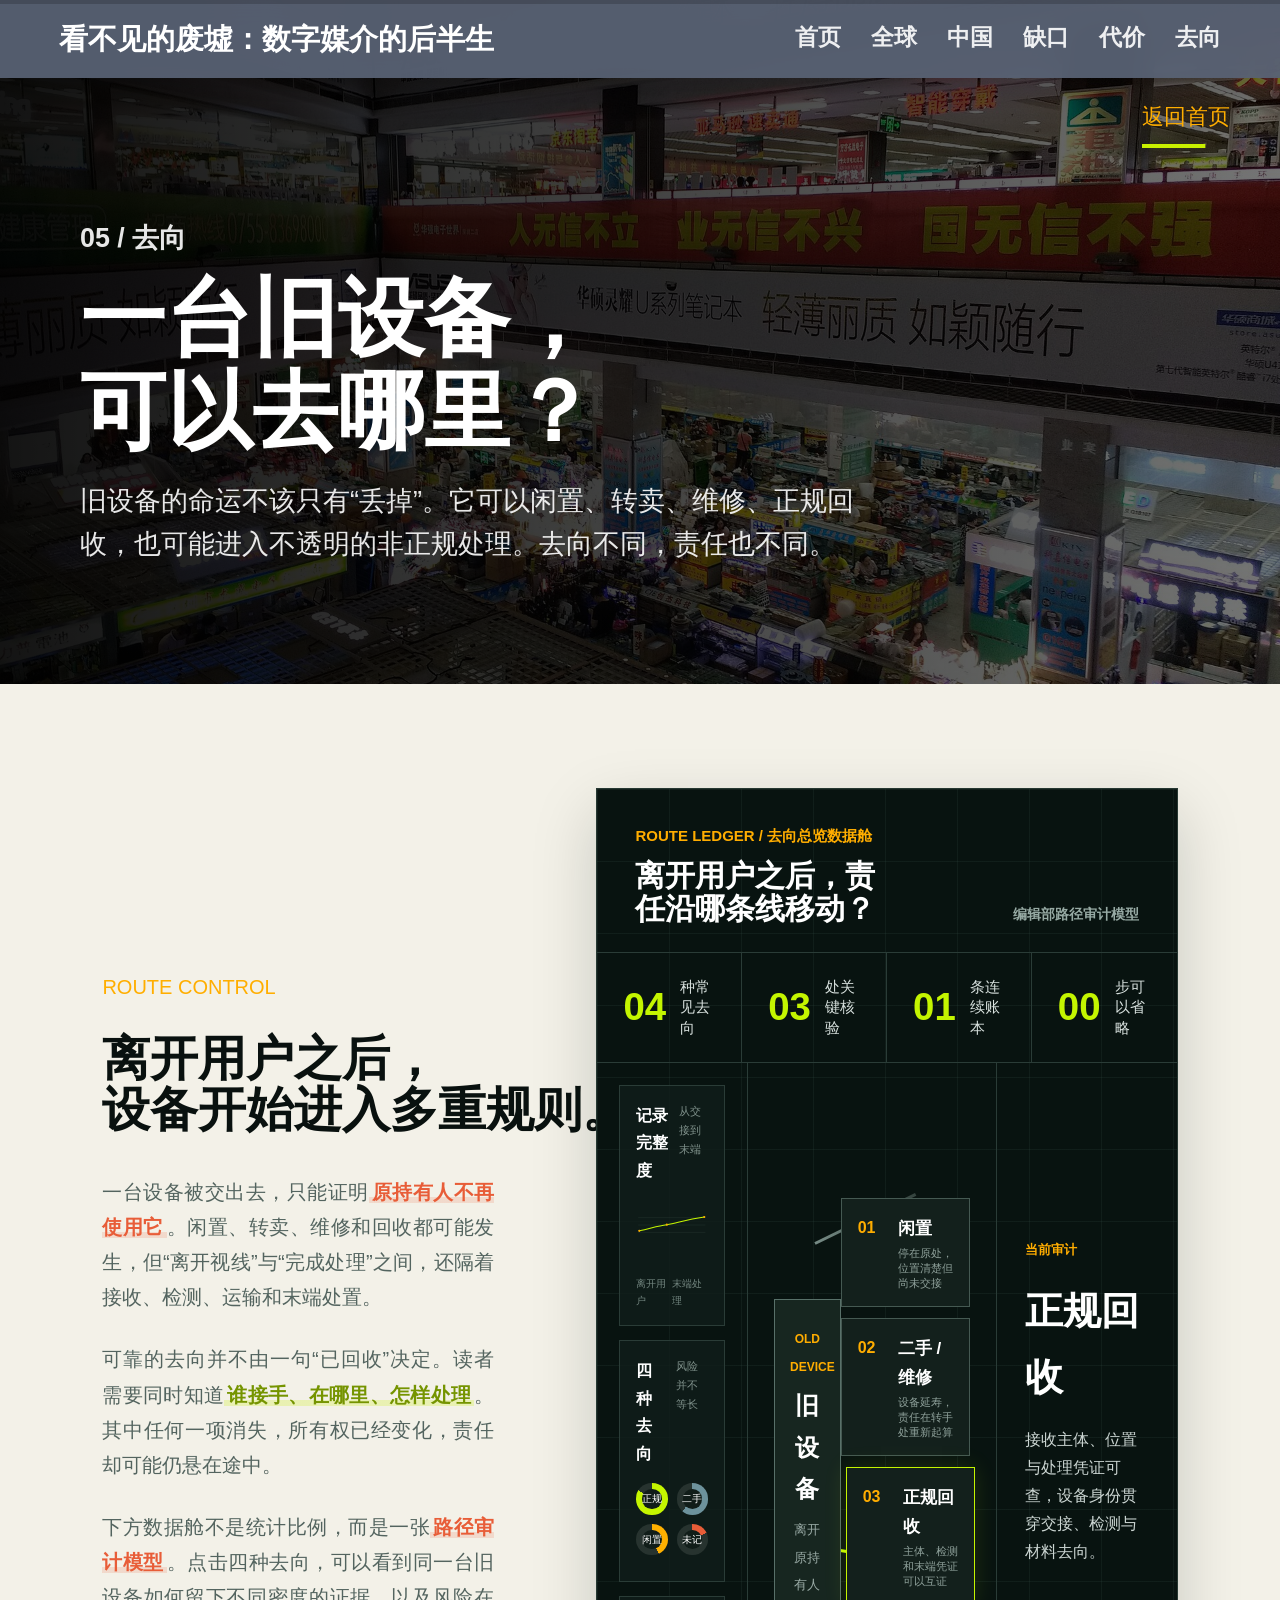
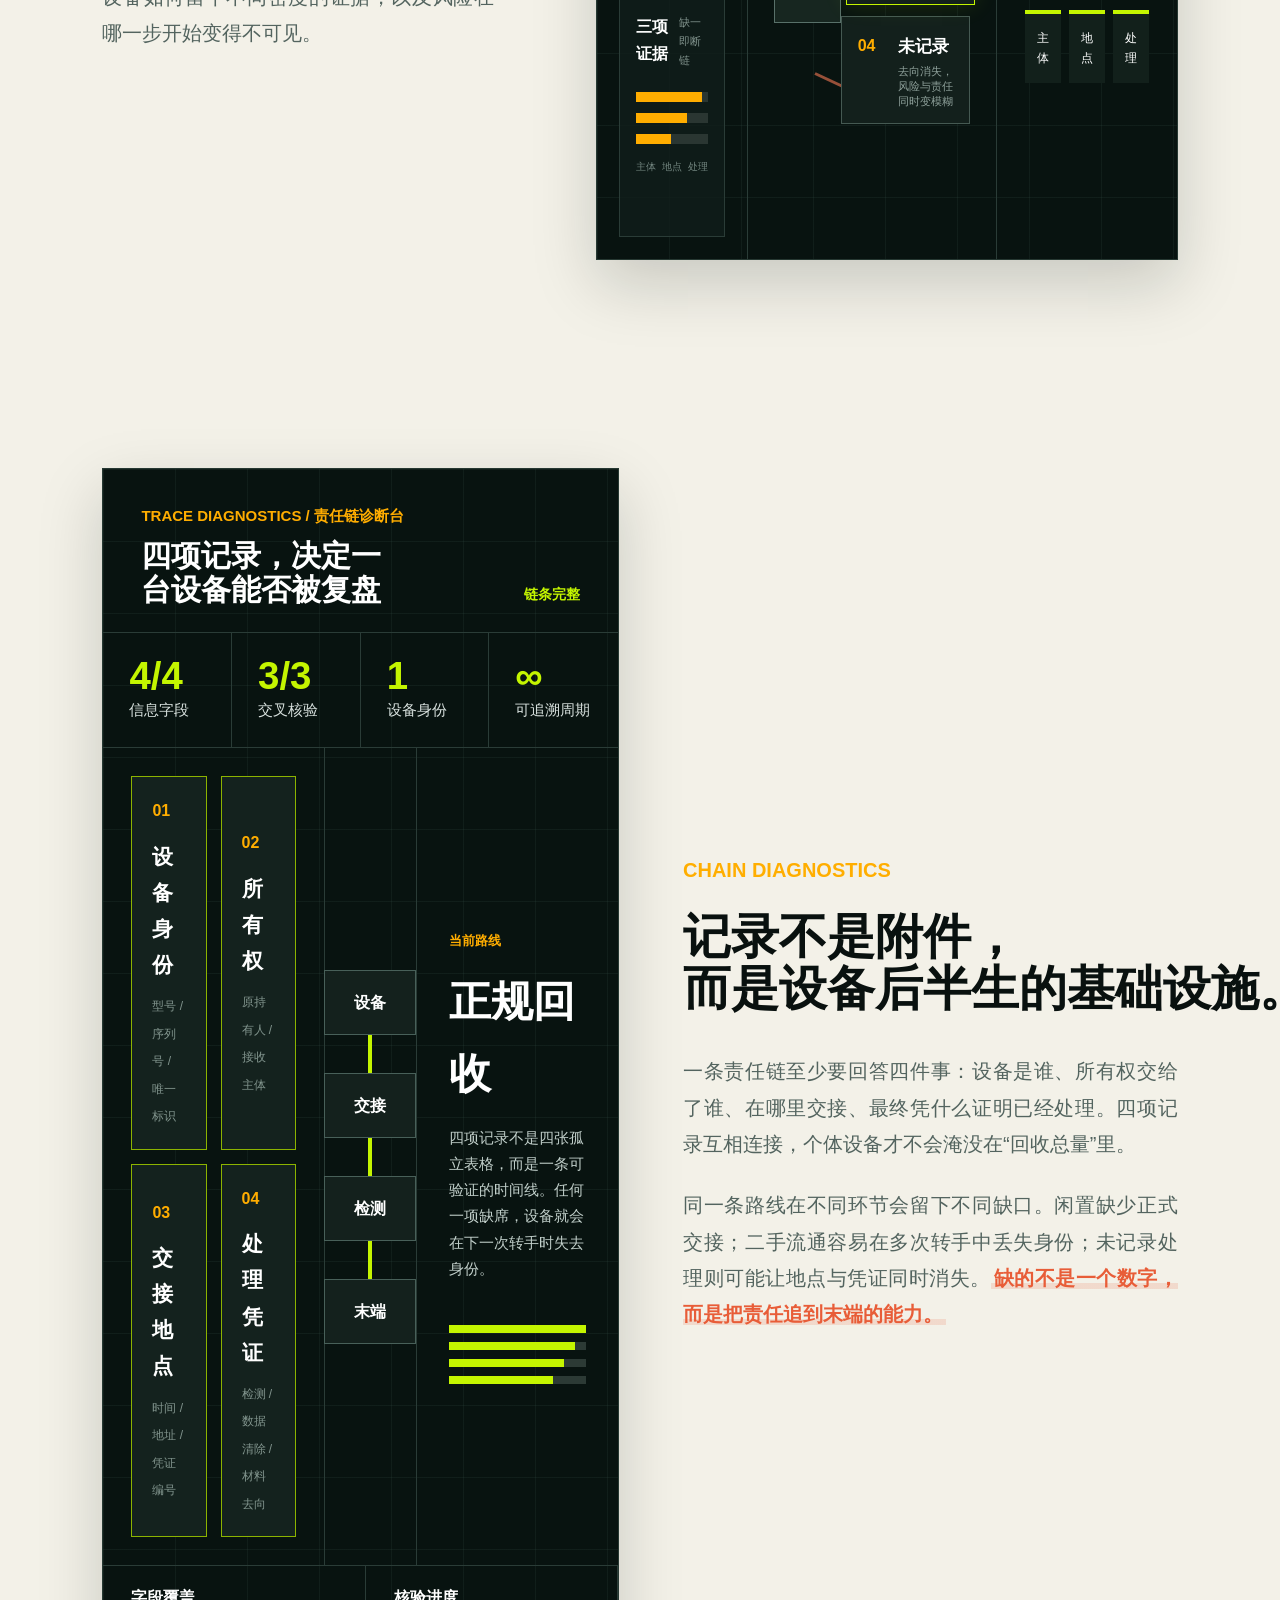
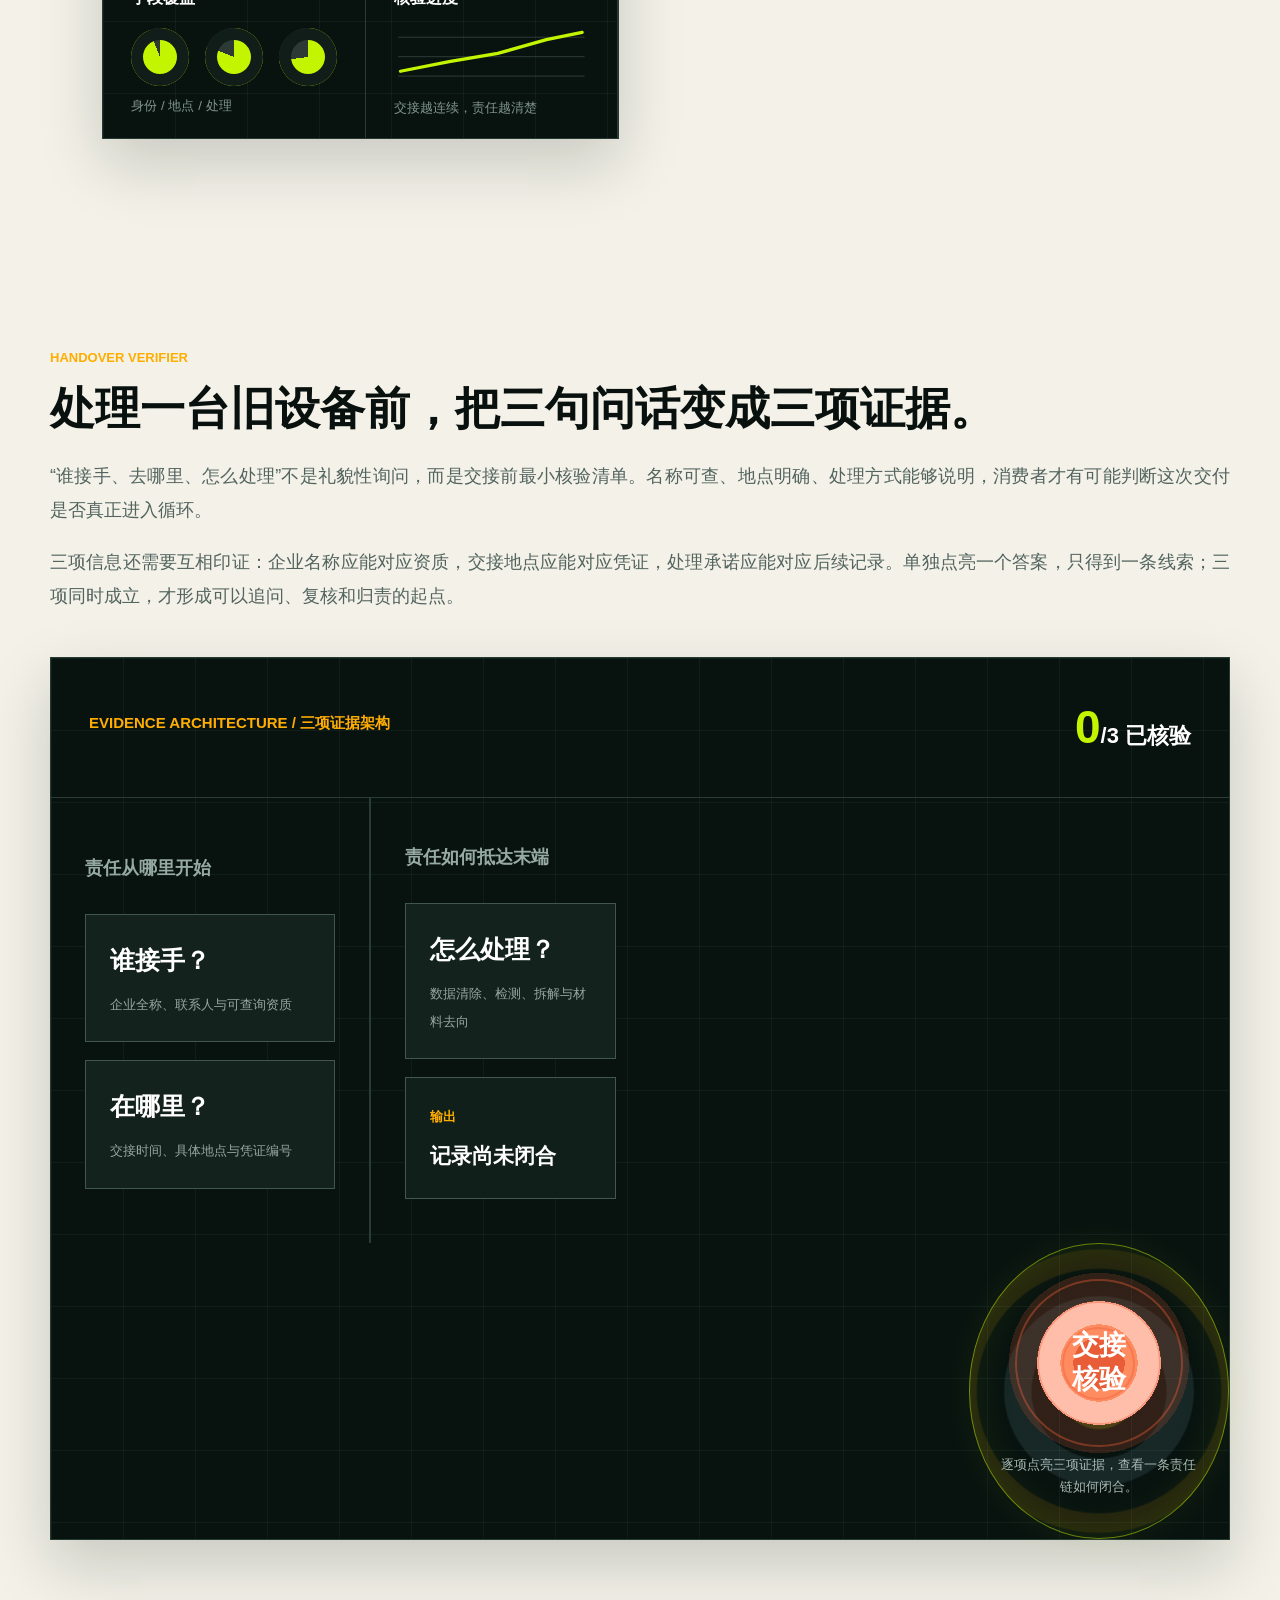
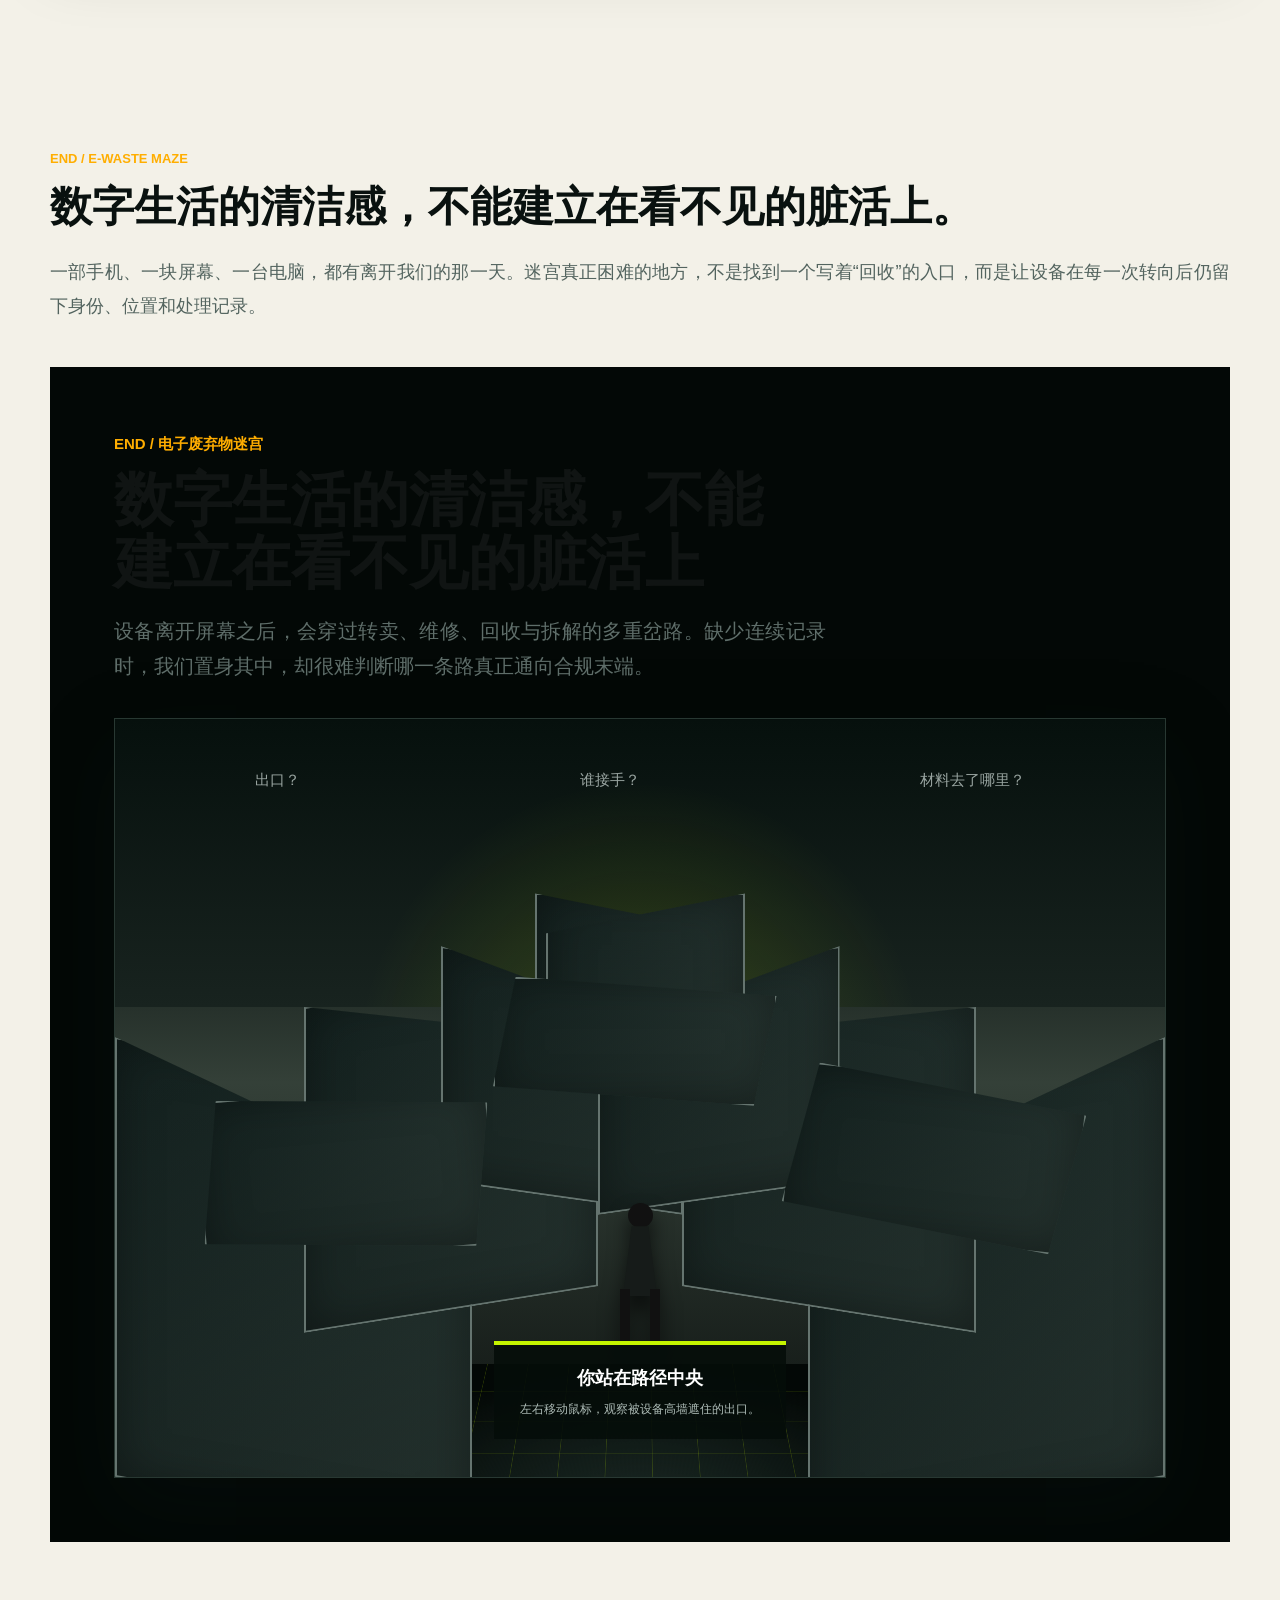
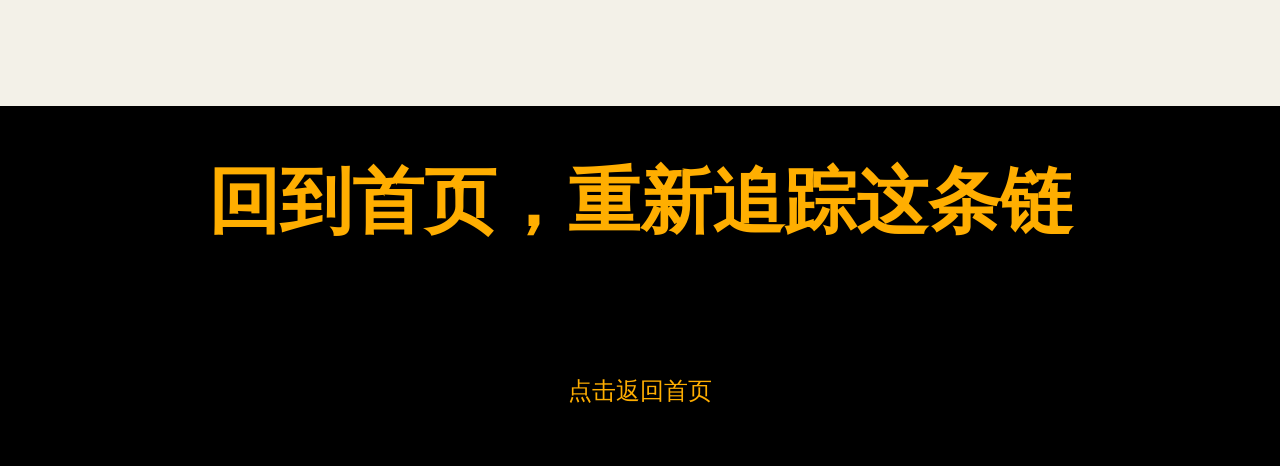
==== afterlife-20260720-8.html @ 9eb1741d "Align afterlife typography with story pages" ====
<!doctype html>
<html lang="zh-CN">
<head>
  <meta charset="utf-8">
  <meta name="viewport" content="width=device-width, initial-scale=1">
  <title>去向：旧设备的四种后半生</title>
  <link rel="stylesheet" href="styles.css?v=20260720-6">
  <link rel="icon" href="data:,">
    <link rel="stylesheet" href="afterlife-v37.css?v=20260720-6">
    <link rel="stylesheet" href="afterlife-v38.css?v=20260720-6">
  <link rel="stylesheet" href="afterlife-font-sync-v8.css?v=20260720-8">
</head>
<body class="chapter-page afterlife-page">
  <div class="scroll-progress" aria-hidden="true"><span></span></div>
  <nav class="site-nav" aria-label="专题导航"><a href="index.html">首页</a><a href="global.html">全球</a><a href="china.html">中国</a><a href="missing.html">缺口</a><a href="unequal.html">代价</a><a href="afterlife.html">去向</a></nav>
  <a class="return-home" href="index.html">返回首页</a>

  <header class="page-hero page-hero--afterlife">
    <div>
      <p class="eyebrow">05 / 去向</p>
      <h1><span>一台旧设备，</span><span>可以去哪里？</span></h1>
      <p>旧设备的命运不该只有“丢掉”。它可以闲置、转卖、维修、正规回收，也可能进入不透明的非正规处理。去向不同，责任也不同。</p>
    </div>
  </header>

  <main>
    <section class="story-section route-overview-section">
      <div class="route-story-copy">
        <p class="eyebrow">ROUTE CONTROL</p>
        <h2>离开用户之后，设备开始进入多重规则。</h2>
        <p>一台设备被交出去，只能证明<strong class="afterlife-key">原持有人不再使用它</strong>。闲置、转卖、维修和回收都可能发生，但“离开视线”与“完成处理”之间，还隔着接收、检测、运输和末端处置。</p>
        <p>可靠的去向并不由一句“已回收”决定。读者需要同时知道<strong class="afterlife-key afterlife-key--green">谁接手、在哪里、怎样处理</strong>。其中任何一项消失，所有权已经变化，责任却可能仍悬在途中。</p>
        <p>下方数据舱不是统计比例，而是一张<strong class="afterlife-key">路径审计模型</strong>。点击四种去向，可以看到同一台旧设备如何留下不同密度的证据，以及风险在哪一步开始变得不可见。</p>
      </div>

      <div class="route-command-dashboard" id="routeCommandDashboard">
        <header class="route-dash-head">
          <div><span>ROUTE LEDGER / 去向总览数据舱</span><h3>一台旧设备，四条路线，三处核验</h3></div>
          <small>编辑部路径审计模型 · 非统计比例</small>
        </header>
        <div class="route-kpi-row" aria-label="路径模型概览">
          <div><span>可见去向</span><b>04</b><small>闲置 / 二手 / 正规 / 未记录</small></div>
          <div><span>核验问题</span><b>03</b><small>主体 / 地点 / 处理</small></div>
          <div><span>连续账本</span><b>01</b><small>设备身份贯穿始终</small></div>
        </div>
        <div class="route-dash-body">
          <div class="route-network-panel">
            <div class="route-panel-title"><strong>路径选择</strong><span>点击查看证据密度</span></div>
            <div class="route-network" aria-label="旧设备四种去向">
              <div class="route-device-core" aria-hidden="true"><span>OLD DEVICE</span><b>旧设备</b><i></i></div>
              <button type="button" data-route-command="drawer"><span>01</span><b>闲置</b><small>停在原处</small></button>
              <button type="button" data-route-command="resale"><span>02</span><b>二手 / 维修</b><small>延长寿命</small></button>
              <button type="button" data-route-command="formal"><span>03</span><b>正规回收</b><small>进入凭证链</small></button>
              <button type="button" data-route-command="informal"><span>04</span><b>未记录处理</b><small>链条转暗</small></button>
              <svg class="route-network-lines" viewBox="0 0 720 360" aria-hidden="true">
                <path d="M246 180 C310 180 330 54 410 54"/><path d="M246 180 C310 180 330 137 410 137"/>
                <path d="M246 180 C310 180 330 223 410 223"/><path d="M246 180 C310 180 330 306 410 306"/>
              </svg>
            </div>
          </div>
          <aside class="route-audit-panel" aria-live="polite">
            <div class="route-panel-title"><strong>当前审计</strong><span id="routeAuditScore">3 / 3 项可核验</span></div>
            <div class="route-audit-readout"><span id="routeAuditName">正规回收</span><b id="routeAuditStatus">接收主体、位置与处理可查</b><p id="routeAuditCopy">设备进入有资质渠道，交接、检测与末端处理能够相互印证。</p></div>
            <div class="route-check-list">
              <div data-route-check="who"><span>接收主体</span><i></i><b id="routeCheckWho">可查</b></div>
              <div data-route-check="where"><span>交接位置</span><i></i><b id="routeCheckWhere">可查</b></div>
              <div data-route-check="how"><span>处理方式</span><i></i><b id="routeCheckHow">可查</b></div>
            </div>
            <div class="route-risk-strip"><span>风险读数</span><i><em id="routeRiskBar"></em></i><b id="routeRiskText">较低</b></div>
          </aside>
        </div>
      </div>
    </section>

    <section class="story-section route-diagnostic-section">
      <div class="route-diagnostic-copy">
        <p class="eyebrow">CHAIN DIAGNOSTICS</p>
        <h2>记录不是附件，而是设备后半生的基础设施。</h2>
        <p>一条责任链至少要回答四件事：设备是谁、所有权交给了谁、在哪里交接、最终凭什么证明已经处理。四项记录互相连接，个体设备才不会淹没在“回收总量”里。</p>
        <p>同一条路线在不同环节会留下不同缺口。闲置缺少正式交接；二手流通容易在多次转手中丢失身份；未记录处理则可能让地点与凭证同时消失。<strong class="afterlife-key">缺的不是一个数字，而是把责任追到末端的能力。</strong></p>
      </div>

      <div class="chain-diagnostic-dashboard" id="chainDiagnosticDashboard">
        <header class="diagnostic-head">
          <div><span>TRACE DIAGNOSTICS / 责任链诊断台</span><h3>四项记录，决定一台设备能否被复盘</h3></div>
          <b id="diagnosticVerdict">链条完整</b>
        </header>
        <div class="diagnostic-tabs" role="tablist" aria-label="选择设备去向">
          <button type="button" data-diagnostic-route="drawer">闲置</button>
          <button type="button" data-diagnostic-route="resale">二手 / 维修</button>
          <button type="button" data-diagnostic-route="formal">正规回收</button>
          <button type="button" data-diagnostic-route="informal">未记录</button>
        </div>
        <div class="diagnostic-grid">
          <div class="diagnostic-metrics">
            <article data-diagnostic-check="identity"><span>01</span><b>设备身份</b><i>型号 / 编号</i><em></em></article>
            <article data-diagnostic-check="owner"><span>02</span><b>所有权</b><i>接手主体</i><em></em></article>
            <article data-diagnostic-check="place"><span>03</span><b>交接地点</b><i>时间 / 位置</i><em></em></article>
            <article data-diagnostic-check="proof"><span>04</span><b>处理凭证</b><i>检测 / 拆解</i><em></em></article>
          </div>
          <div class="diagnostic-spine" aria-hidden="true">
            <div><span>设备</span></div><i></i><div><span>交接</span></div><i></i><div><span>处理</span></div><i></i><div><span>材料</span></div>
          </div>
          <aside class="diagnostic-ledger" aria-live="polite">
            <span>当前路线</span><h4 id="diagnosticRouteName">正规回收</h4><p id="diagnosticNarrative">设备身份贯穿交接、检测和末端处理，记录能够互相验证。</p>
            <div class="diagnostic-bars"><i></i><i></i><i></i><i></i></div>
          </aside>
        </div>
      </div>
    </section>

    <section class="story-section handover-verifier-section">
      <div class="handover-intro">
        <p class="eyebrow">HANDOVER VERIFIER</p>
        <h2>处理一台旧设备前，把三句问话变成三项证据。</h2>
        <p>“谁接手、去哪里、怎么处理”不是礼貌性询问，而是交接前最小核验清单。名称可查、地点明确、处理方式能够说明，消费者才有可能判断这次交付是否真正进入循环。</p>
        <p>三项信息还需要互相印证：企业名称应能对应资质，交接地点应能对应凭证，处理承诺应能对应后续记录。单独点亮一个答案，只得到一条线索；三项同时成立，才形成可以追问、复核和归责的起点。</p>
      </div>

      <div class="evidence-architecture" id="evidenceArchitecture">
        <header><span>EVIDENCE ARCHITECTURE / 三项证据架构</span><b><i id="evidenceScore">0</i>/3 已核验</b></header>
        <div class="evidence-equation" aria-label="三项交接证据">
          <button type="button" data-evidence="who" aria-pressed="false"><span>01</span><b>谁接手？</b><small>企业全称 / 联系人 / 资质</small></button>
          <em>+</em>
          <button type="button" data-evidence="where" aria-pressed="false"><span>02</span><b>去哪里？</b><small>时间 / 位置 / 凭证编号</small></button>
          <em>+</em>
          <button type="button" data-evidence="how" aria-pressed="false"><span>03</span><b>怎么处理？</b><small>数据清除 / 检测 / 材料去向</small></button>
        </div>
        <div class="evidence-core-row">
          <div class="evidence-side evidence-side--left"><span>输入</span><b>三项可验证信息</b><p>每个答案都要能被另一条记录印证。</p></div>
          <div class="evidence-core" aria-live="polite"><i></i><span id="evidenceVerdict">记录尚未开始</span><b id="evidenceCoreScore">0 / 3</b><p id="evidenceCopy">点击上方三项问题，逐步建立最小责任链。</p></div>
          <div class="evidence-side evidence-side--right"><span>输出</span><b>可追问的交接</b><p>主体、位置与处理共同指向同一台设备。</p></div>
        </div>
        <div class="evidence-outcomes"><span>可追问</span><span>可复核</span><span>可归责</span></div>
      </div>
    </section>

    <section class="story-section afterlife-maze-section">
      <div class="maze-intro">
        <p class="eyebrow">END / E-WASTE MAZE</p>
        <h2>数字生活的清洁感，不能建立在看不见的脏活上。</h2>
        <p>一部手机、一块屏幕、一台电脑，都有离开我们的那一天。迷宫真正困难的地方，不是找到一个写着“回收”的入口，而是让设备在每一次转向后仍留下身份、位置和处理记录。</p>
      </div>
      <div class="ewaste-maze" id="ewasteMaze">
        <div class="maze-stage">
          <svg viewBox="0 0 900 650" role="img" aria-label="一个人站在电子废弃物迷宫中央，四条路线分别通向闲置、二手维修、正规回收与未记录处理">
            <defs>
              <filter id="mazeGlow"><feGaussianBlur stdDeviation="5" result="blur"/><feMerge><feMergeNode in="blur"/><feMergeNode in="SourceGraphic"/></feMerge></filter>
            </defs>
            <g class="maze-circuit-bg" aria-hidden="true"><path d="M70 74H252V22M648 22V74H830M70 576H252V628M648 628V576H830"/><circle cx="70" cy="74" r="5"/><circle cx="830" cy="74" r="5"/><circle cx="70" cy="576" r="5"/><circle cx="830" cy="576" r="5"/></g>
            <g class="maze-walls" aria-hidden="true">
              <circle cx="450" cy="325" r="252" stroke-dasharray="330 62 180 74 260 78 450"/>
              <circle cx="450" cy="325" r="207" stroke-dasharray="210 46 340 68 145 52 400"/>
              <circle cx="450" cy="325" r="163" stroke-dasharray="120 54 270 64 250 42 340"/>
              <circle cx="450" cy="325" r="119" stroke-dasharray="180 44 90 52 150 38 260"/>
              <circle cx="450" cy="325" r="76" stroke-dasharray="95 38 120 46 110 36 140"/>
              <path d="M450 73v56M450 521v56M198 325h58M644 325h58M277 152l40 40M623 152l-40 40M277 498l40-40M623 498l-40-40"/>
            </g>
            <g class="maze-routes" aria-hidden="true">
              <path data-maze-path="drawer" d="M450 325 C390 300 364 260 340 216 S275 145 203 118"/>
              <path data-maze-path="resale" d="M450 325 C510 305 548 270 575 216 S650 142 727 118"/>
              <path data-maze-path="formal" d="M450 325 C504 355 543 398 576 446 S650 516 727 548"/>
              <path data-maze-path="informal" d="M450 325 C398 356 365 396 338 446 S270 516 203 548"/>
            </g>
            <g class="maze-person" transform="translate(450 325)" aria-hidden="true"><circle cy="-24" r="13"/><path d="M0-8V36M0 6L-24 24M0 6L24 24M0 36L-19 67M0 36L19 67"/></g>
            <g class="maze-endpoints" aria-hidden="true"><text x="155" y="103">闲置</text><text x="714" y="103">二手 / 维修</text><text x="698" y="590">正规回收</text><text x="132" y="590">未记录处理</text></g>
          </svg>
        </div>
        <div class="maze-console">
          <div class="maze-route-buttons" role="group" aria-label="选择迷宫路线">
            <button type="button" data-maze-route="drawer">01 闲置</button><button type="button" data-maze-route="resale">02 二手 / 维修</button><button type="button" data-maze-route="formal">03 正规回收</button><button type="button" data-maze-route="informal">04 未记录</button>
          </div>
          <div class="maze-readout" aria-live="polite"><span id="mazeRouteLabel">正规回收</span><b id="mazeRouteTitle">出口可见，路径也必须可复盘。</b><p id="mazeRouteCopy">交接主体、运输位置与处理凭证沿路保留，设备才能真正走出责任迷宫。</p></div>
        </div>
      </div>
    </section>

    <a class="next-gate" href="index.html"><span>回到首页，重新追踪这条链</span><small>点击返回首页</small></a>
  </main>
  <script src="script.js?v=20260720-6"></script>
  <script src="afterlife-v37.js?v=20260720-6"></script>
  <script src="afterlife-font-sync-v8.js?v=20260720-8"></script>
</body>
</html>
---- styles.css ----
:root {
  --ink: #101413;
  --muted: #58635f;
  --paper: #f3f1e8;
  --paper-2: #e7ebe1;
  --white: #ffffff;
  --line: #cfd6cc;
  --dark: #050706;
  --dark-soft: #101615;
  --green: #c8f000;
  --orange: #ffae00;
  --steel: #5f8792;
  --red: #e2643d;
  --blue: #2f5f7c;
  --shadow: 0 24px 70px rgba(16, 20, 19, .14);
}

/* Cost chapter: matched hero scale and a denser health-risk dashboard. */
.unequal-page .page-hero--unequal h1 {
  max-width: 1120px;
  font-size: clamp(46px, 6.75vw, 98px);
  line-height: 1.08;
}
.unequal-page .page-hero--unequal h1 span { display: block; white-space: nowrap; }
.missing-page .missing-dashboard-section .text-column h2 {
  width: 100%;
  font-size: clamp(30px, 3.05vw, 42px);
  line-height: 1.14;
}
.missing-page .missing-dashboard-section .text-column h2 span {
  display: block;
  white-space: nowrap;
  text-align: justify;
  text-align-last: justify;
}
.missing-page .text-column mark {
  padding: 0 .1em;
  color: #e65c37;
  background: transparent;
  font-weight: 900;
}
.health-risk-panel.viz-panel {
  padding: 0;
  overflow: visible;
  background: #08100e;
  border-color: #2b3733;
}
.health-risk-dashboard {
  min-height: 650px;
  padding: 24px;
  color: #fff;
  background-color: #08100e;
  background-image: linear-gradient(rgba(255,255,255,.035) 1px, transparent 1px), linear-gradient(90deg, rgba(255,255,255,.035) 1px, transparent 1px);
  background-size: 34px 34px;
}
.health-dashboard-head {
  display: flex;
  align-items: end;
  justify-content: space-between;
  gap: 18px;
  padding-bottom: 17px;
  border-bottom: 1px solid rgba(255,255,255,.16);
}
.health-dashboard-head span {
  display: block;
  color: var(--orange);
  font-size: 11px;
  font-weight: 900;
}
.health-dashboard-head h3 {
  margin: 4px 0 0;
  color: #fff;
  font-size: 27px;
}
.health-dashboard-head > small {
  color: rgba(255,255,255,.52);
  font-size: 9px;
  font-weight: 800;
}
.health-dashboard-grid {
  display: grid;
  grid-template-columns: minmax(205px, .78fr) minmax(350px, 1.22fr);
  gap: 12px;
  margin-top: 12px;
}
.health-kpi-column { display: grid; gap: 10px; align-content: start; }
.health-kpi {
  min-width: 0;
  min-height: 128px;
  padding: 14px 16px;
  background: rgba(18,27,24,.96);
  border-left: 4px solid var(--green);
  box-shadow: inset 0 0 0 1px rgba(255,255,255,.08);
}
.health-kpi--women { border-left-color: var(--steel); }
.health-kpi > span {
  color: rgba(255,255,255,.64);
  font-size: 9px;
  font-weight: 900;
}
.health-kpi p { display: flex; align-items: baseline; gap: 5px; margin: 2px 0 0; }
.health-kpi strong {
  color: #fff;
  font-size: clamp(43px, 4vw, 62px);
  line-height: 1;
  font-variant-numeric: tabular-nums;
}
.health-kpi em { color: var(--green); font-size: 16px; font-style: normal; font-weight: 900; }
.health-kpi--women em { color: #8cb0bb; }
.health-kpi > small { display: block; color: rgba(255,255,255,.62); font-size: 9px; line-height: 1.5; }
.health-path-panel {
  min-height: 178px;
  padding: 15px 16px;
  background: rgba(18,27,24,.96);
  box-shadow: inset 0 0 0 1px rgba(255,255,255,.08);
}
.health-subhead { display: flex; justify-content: space-between; gap: 10px; align-items: center; }
.health-subhead strong { color: #fff; font-size: 15px; }
.health-subhead small { color: rgba(255,255,255,.46); font-size: 8px; }
.health-path-row {
  display: grid;
  grid-template-columns: 82px minmax(0, 1fr) 46px;
  gap: 7px;
  align-items: center;
  margin-top: 15px;
}
.health-path-row span, .health-path-row em { color: rgba(255,255,255,.72); font-size: 8px; font-style: normal; }
.health-path-row em { color: #fff; text-align: right; }
.health-path-row i { position: relative; height: 7px; overflow: hidden; background: rgba(255,255,255,.12); }
.health-path-row i::after {
  content: "";
  position: absolute;
  inset: 0 auto 0 0;
  width: var(--path);
  background: linear-gradient(90deg, var(--orange), var(--green));
  transform: scaleX(0);
  transform-origin: left;
  animation: health-path-in 1.1s .25s forwards cubic-bezier(.2,.75,.2,1);
}
.health-bubble-panel {
  min-width: 0;
  min-height: 456px;
  padding: 15px;
  background: rgba(18,27,24,.96);
  box-shadow: inset 0 0 0 1px rgba(255,255,255,.08);
}
.health-bubble-field { position: relative; min-height: 410px; margin-top: 6px; }
.health-bubble {
  position: absolute;
  display: grid;
  align-content: center;
  justify-items: center;
  aspect-ratio: 1;
  padding: 8px;
  color: #fff;
  background: #24312d;
  border: 2px solid rgba(255,255,255,.5);
  border-radius: 50%;
  box-shadow: 0 12px 28px rgba(0,0,0,.32), inset 0 0 0 4px rgba(255,255,255,.035);
  cursor: help;
  transform: scale(.88);
  opacity: 0;
  animation: health-bubble-in .7s forwards cubic-bezier(.2,.8,.2,1);
  transition: transform .24s ease, filter .24s ease, border-color .24s ease;
}
.health-bubble b { font-size: clamp(15px, 1.8vw, 25px); line-height: 1; }
.health-bubble span { margin-top: 4px; color: rgba(255,255,255,.76); font-size: 8px; line-height: 1.25; text-align: center; }
.health-bubble i {
  position: absolute;
  left: 50%;
  top: calc(100% + 7px);
  z-index: 12;
  width: 190px;
  padding: 9px 10px;
  color: rgba(255,255,255,.88);
  background: #050a09;
  border-left: 3px solid var(--green);
  font-size: 9px;
  font-style: normal;
  line-height: 1.55;
  text-align: left;
  pointer-events: none;
  opacity: 0;
  transform: translate(-50%, -4px);
  transition: opacity .2s ease, transform .2s ease;
}
.health-bubble:hover, .health-bubble:focus { z-index: 10; border-color: #fff; filter: brightness(1.18); outline: none; transform: scale(1.1); }
.health-bubble:hover i, .health-bubble:focus i { opacity: 1; transform: translate(-50%, 0); }
.health-bubble--core { left: 39%; top: 31%; width: 150px; background: #0f1715; border-color: var(--green); animation-delay: .08s; }
.health-bubble--core b { color: var(--green); font-size: 20px; }
.health-bubble--child { left: 6%; top: 9%; width: 138px; background: #d77d18; animation-delay: .16s; }
.health-bubble--women { right: 4%; top: 8%; width: 125px; background: #5f8792; animation-delay: .23s; }
.health-bubble--dust { left: 2%; top: 56%; width: 99px; background: #9f4d31; animation-delay: .30s; }
.health-bubble--burn { left: 8%; top: 72%; width: 91px; background: #6b4838; animation-delay: .37s; }
.health-bubble--acid { right: 8%; top: 72%; width: 94px; background: #667f24; animation-delay: .44s; }
.health-bubble--home { right: 1%; top: 49%; width: 84px; background: #395e68; animation-delay: .51s; }
.health-bubble--burn i, .health-bubble--acid i { top: auto; bottom: calc(100% + 7px); }
.health-bubble--women i, .health-bubble--home i { left: auto; right: 0; transform: translate(0, -4px); }
.health-bubble--women:hover i, .health-bubble--women:focus i,
.health-bubble--home:hover i, .health-bubble--home:focus i { transform: translate(0, 0); }
.health-dashboard-foot {
  display: grid;
  grid-template-columns: 1fr 1fr;
  margin-top: 12px;
  border: 1px solid rgba(255,255,255,.12);
}
.health-dashboard-foot > div { min-width: 0; padding: 11px 13px; }
.health-dashboard-foot > div + div { border-left: 1px solid rgba(255,255,255,.12); }
.health-dashboard-foot span { display: block; color: var(--orange); font-size: 8px; font-weight: 900; }
.health-dashboard-foot b { color: rgba(255,255,255,.82); font-size: 10px; }
@keyframes health-path-in { to { transform: scaleX(1); } }
@keyframes health-bubble-in { to { opacity: 1; transform: scale(1); } }

@media (max-width: 1100px) {
  .health-dashboard-grid { grid-template-columns: 1fr; }
  .health-kpi-column { grid-template-columns: 1fr 1fr; }
  .health-path-panel { grid-column: 1 / -1; }
}
@media (max-width: 620px) {
  .unequal-page .page-hero--unequal h1 { font-size: clamp(42px, 12.5vw, 58px); }
  .unequal-page .page-hero--unequal h1 span { white-space: normal; }
  .missing-page .missing-dashboard-section .text-column h2 { font-size: 35px; }
  .missing-page .missing-dashboard-section .text-column h2 span {
    white-space: normal;
    text-align: left;
    text-align-last: auto;
  }
  .health-risk-dashboard { min-height: 0; padding: 14px; }
  .health-dashboard-head { align-items: flex-start; flex-direction: column; gap: 3px; }
  .health-dashboard-head h3 { font-size: 23px; }
  .health-kpi-column { grid-template-columns: 1fr; }
  .health-path-panel { grid-column: 1; }
  .health-bubble-panel { min-height: 430px; padding: 12px; }
  .health-bubble-field { min-height: 382px; transform: scale(.9); transform-origin: center top; }
  .health-bubble--core { left: 34%; }
  .health-bubble--child { left: 0; width: 124px; }
  .health-bubble--women { right: 0; width: 112px; }
  .health-bubble i { width: 155px; font-size: 8px; }
  .health-dashboard-foot { grid-template-columns: 1fr; }
  .health-dashboard-foot > div + div { border-top: 1px solid rgba(255,255,255,.12); border-left: 0; }
}

/* Cost chapter: a central risk-transfer console and a responsibility ledger. */
.unequal-page .cost-key {
  color: var(--red);
  font-size: inherit;
  font-weight: 900;
}
.unequal-page .cost-key--green { color: #789400; }
.unequal-page .health-risk-title span { display: block; }
.risk-transfer-panel { padding: 0; background: #07100e; }
.risk-transfer-board {
  min-height: 600px;
  padding: 22px;
  color: #fff;
  background:
    linear-gradient(rgba(200,240,0,.035) 1px, transparent 1px),
    linear-gradient(90deg, rgba(200,240,0,.035) 1px, transparent 1px),
    #07100e;
  background-size: 28px 28px;
}
.risk-transfer-head { display: flex; justify-content: space-between; gap: 20px; align-items: flex-end; padding-bottom: 15px; border-bottom: 1px solid rgba(255,255,255,.14); }
.risk-transfer-head span { color: var(--orange); font-size: 12px; font-weight: 900; }
.risk-transfer-head h3 { max-width: 500px; margin: 5px 0 0; color: #fff; font-size: clamp(24px, 2.1vw, 32px); line-height: 1.15; }
.risk-transfer-head small { color: rgba(255,255,255,.58); font-size: 12px; white-space: nowrap; }
.risk-transfer-kpis { display: grid; grid-template-columns: repeat(3, 1fr); margin: 14px 0; border: 1px solid rgba(255,255,255,.13); }
.risk-transfer-kpis > div { min-width: 0; padding: 11px 13px 12px; }
.risk-transfer-kpis > div + div { border-left: 1px solid rgba(255,255,255,.13); }
.risk-transfer-kpis span { display: block; color: rgba(255,255,255,.56); font-size: 11px; }
.risk-transfer-kpis strong { display: block; margin: 2px 0 8px; color: #fff; font-size: 18px; }
.risk-transfer-kpis i { position: relative; display: block; height: 5px; overflow: hidden; background: rgba(255,255,255,.13); }
.risk-transfer-kpis i::after { content: ""; position: absolute; inset: 0 auto 0 0; width: calc(var(--level) * 25%); background: linear-gradient(90deg, var(--orange), var(--green)); transition: width .35s ease; }
.risk-transfer-main { display: grid; grid-template-columns: minmax(360px, 1.45fr) minmax(165px, .55fr); min-height: 390px; border: 1px solid rgba(255,255,255,.13); }
.risk-transfer-map { position: relative; min-width: 0; min-height: 390px; overflow: hidden; border-right: 1px solid rgba(255,255,255,.13); }
.risk-map-grid { position: absolute; inset: 12% 8%; border: 1px solid rgba(200,240,0,.16); transform: perspective(360px) rotateX(58deg) rotateZ(-45deg); }
.risk-map-grid::before, .risk-map-grid::after { content: ""; position: absolute; inset: 25%; border: 1px solid rgba(200,240,0,.13); }
.risk-map-grid::after { inset: 42%; }
.risk-map-link { position: absolute; z-index: 1; height: 2px; background: linear-gradient(90deg, rgba(95,135,146,.2), var(--green)); transform-origin: right center; opacity: .75; }
.risk-map-link--one { left: 19%; top: 31%; width: 31%; transform: rotate(27deg); }
.risk-map-link--two { left: 50%; top: 31%; width: 31%; transform: rotate(-27deg); transform-origin: left center; }
.risk-map-link--three { left: 19%; top: 69%; width: 31%; transform: rotate(-27deg); }
.risk-map-link--four { left: 50%; top: 69%; width: 31%; transform: rotate(27deg); transform-origin: left center; }
.risk-stage { position: absolute; z-index: 3; width: 118px; min-height: 72px; padding: 10px 11px; color: #fff; background: rgba(15,26,23,.94); border: 1px solid rgba(255,255,255,.25); border-left: 4px solid var(--steel); text-align: left; cursor: pointer; transition: transform .22s ease, border-color .22s ease, background .22s ease; }
.risk-stage span, .risk-stage small { display: block; color: rgba(255,255,255,.54); font-size: 10px; }
.risk-stage b { display: block; margin: 3px 0; font-size: 15px; }
.risk-stage--consumer { left: 4%; top: 7%; }
.risk-stage--market { right: 4%; top: 7%; }
.risk-stage--repair { left: 4%; bottom: 7%; }
.risk-stage--end { right: 4%; bottom: 7%; }
.risk-stage:hover, .risk-stage:focus, .risk-stage.is-active { background: #162b24; border-color: var(--green); border-left-color: var(--green); outline: none; transform: translateY(-3px); }
.risk-device-core { position: absolute; left: 50%; top: 50%; z-index: 4; width: 150px; height: 190px; display: grid; place-items: center; align-content: center; color: #fff; perspective: 520px; transform: translate(-50%, -50%); text-align: center; }
.risk-device-core::before, .risk-device-core::after { content: ""; position: absolute; border: 1px solid rgba(200,240,0,.55); transform: rotate(45deg); animation: risk-core-orbit 9s linear infinite; }
.risk-device-core::before { width: 150px; height: 150px; }
.risk-device-core::after { width: 116px; height: 116px; border-color: rgba(95,135,146,.75); animation-direction: reverse; animation-duration: 7s; }
.risk-device-shell {
  position: relative;
  z-index: 2;
  width: 82px;
  height: 112px;
  margin: 0 0 9px;
  transform-style: preserve-3d;
  transform: rotateX(58deg) rotateZ(-27deg);
  animation: risk-device-float 4.6s ease-in-out infinite;
}
.risk-device-layer {
  position: absolute;
  left: 50%;
  top: 50%;
  display: block;
  width: 64px;
  height: 94px;
  margin: -47px 0 0 -32px;
  overflow: hidden;
  border: 1px solid rgba(255,255,255,.34);
  box-shadow: 8px 11px 16px rgba(0,0,0,.32);
  transform-style: preserve-3d;
  transition: transform .35s cubic-bezier(.2,.8,.2,1), filter .35s ease;
}
.risk-device-layer--back {
  background: linear-gradient(145deg, #17211f, #2c3b37);
  border-color: rgba(95,135,146,.78);
  transform: translate3d(-12px, 13px, -28px);
}
.risk-device-layer--back::after { content: ""; position: absolute; left: 7px; top: 7px; width: 10px; height: 10px; background: #050908; border: 2px solid #71827d; border-radius: 50%; }
.risk-device-layer--board {
  background:
    radial-gradient(circle at 23% 24%, var(--orange) 0 2px, transparent 3px),
    radial-gradient(circle at 72% 68%, var(--green) 0 2px, transparent 3px),
    repeating-linear-gradient(90deg, transparent 0 7px, rgba(200,240,0,.28) 8px 9px),
    linear-gradient(135deg, #315945, #11271f);
  border-color: rgba(200,240,0,.72);
  transform: translate3d(-6px, 6px, -8px);
}
.risk-device-layer--board::before { content: ""; position: absolute; left: 20px; top: 29px; width: 24px; height: 27px; background: #07100e; border: 2px solid #8ea68f; box-shadow: -12px -15px 0 -8px var(--orange), 15px 21px 0 -7px var(--green); }
.risk-device-layer--battery {
  width: 48px;
  height: 70px;
  margin: -35px 0 0 -24px;
  background: linear-gradient(155deg, #d99a22, #67460e);
  border: 2px solid rgba(255,174,0,.82);
  transform: translate3d(3px, -2px, 13px);
}
.risk-device-layer--battery::before { content: "BATTERY"; position: absolute; inset: 0; display: grid; place-items: center; color: rgba(255,255,255,.7); font-size: 7px; font-weight: 900; }
.risk-device-layer--glass {
  background: linear-gradient(145deg, rgba(119,177,190,.4), rgba(7,16,14,.78));
  border: 2px solid rgba(230,255,255,.7);
  box-shadow: 11px 14px 20px rgba(0,0,0,.36), inset 0 0 20px rgba(95,135,146,.22);
  transform: translate3d(12px, -12px, 34px);
}
.risk-device-layer--glass::before { content: ""; position: absolute; inset: 9px 7px 15px; border: 1px solid rgba(255,255,255,.22); background: linear-gradient(155deg, rgba(200,240,0,.1), transparent 60%); }
.risk-device-layer--glass::after { content: ""; position: absolute; left: 50%; bottom: 5px; width: 6px; height: 6px; border: 1px solid rgba(255,255,255,.65); border-radius: 50%; transform: translateX(-50%); }
.risk-device-core:hover .risk-device-layer--back { transform: translate3d(-17px, 18px, -38px); }
.risk-device-core:hover .risk-device-layer--board { transform: translate3d(-9px, 9px, -13px); filter: brightness(1.15); }
.risk-device-core:hover .risk-device-layer--battery { transform: translate3d(5px, -4px, 19px); }
.risk-device-core:hover .risk-device-layer--glass { transform: translate3d(17px, -17px, 46px); }
.risk-device-core > span { position: relative; z-index: 2; color: var(--orange); font-size: 9px; font-weight: 900; }
.risk-device-core > strong { position: relative; z-index: 2; font-size: 18px; }
.risk-device-core > small { position: relative; z-index: 2; max-width: 130px; color: rgba(255,255,255,.66); font-size: 10px; }
@keyframes risk-core-orbit { to { transform: rotate(405deg); } }
@keyframes risk-device-float {
  0%, 100% { transform: translateY(1px) rotateX(58deg) rotateZ(-27deg); }
  50% { transform: translateY(-5px) rotateX(58deg) rotateZ(-24deg); }
}
.risk-transfer-readout { display: flex; min-width: 0; padding: 24px 18px; flex-direction: column; justify-content: center; background: rgba(10,18,16,.9); border-left: 4px solid var(--green); }
.risk-transfer-readout > span { color: var(--orange); font-size: 11px; font-weight: 900; }
.risk-transfer-readout > strong { margin: 7px 0 10px; color: #fff; font-size: 28px; line-height: 1.05; }
.risk-transfer-readout p { margin: 0; color: rgba(255,255,255,.82); font-size: 14px; line-height: 1.65; }
.risk-transfer-readout dl { margin: 24px 0 0; padding-top: 18px; border-top: 1px solid rgba(255,255,255,.14); }
.risk-transfer-readout dt { color: var(--green); font-size: 11px; font-weight: 900; }
.risk-transfer-readout dd { margin: 6px 0 0; color: rgba(255,255,255,.67); font-size: 13px; line-height: 1.6; }
.risk-transfer-scale { display: grid; grid-template-columns: auto 1fr auto; gap: 12px; align-items: center; margin-top: 14px; color: rgba(255,255,255,.58); font-size: 11px; }
.risk-transfer-scale i { position: relative; height: 4px; background: linear-gradient(90deg, var(--steel), var(--orange), var(--red)); }
.risk-transfer-scale i::after { content: ""; position: absolute; right: -1px; top: 50%; border: 5px solid transparent; border-left-color: var(--red); transform: translate(100%, -50%); }

.custody-ledger { --stage: 0; color: #fff; background: #07100e; border-top: 5px solid var(--orange); }
.custody-track { position: relative; display: grid; grid-template-columns: repeat(4, 1fr); min-height: 220px; padding: 82px 28px 22px; overflow: hidden; }
.custody-line, .custody-progress { position: absolute; left: 12.5%; right: 12.5%; top: 58px; height: 2px; background: rgba(255,255,255,.2); }
.custody-progress { right: auto; width: calc(var(--stage) * 25%); background: linear-gradient(90deg, var(--green), var(--orange)); transition: width .4s cubic-bezier(.2,.8,.2,1); }
.custody-device { position: absolute; left: calc(12.5% + var(--stage) * 25%); top: 28px; z-index: 4; width: 42px; height: 58px; display: grid; place-items: center; background: #101a17; border: 2px solid var(--green); box-shadow: 0 0 20px rgba(200,240,0,.22); transform: translateX(-50%); transition: left .4s cubic-bezier(.2,.8,.2,1), border-color .3s ease; }
.custody-device::before { content: ""; position: absolute; inset: 5px 5px 13px; border: 1px solid rgba(255,255,255,.32); }
.custody-device i { position: absolute; bottom: 4px; width: 5px; height: 5px; border: 1px solid rgba(255,255,255,.7); border-radius: 50%; }
.custody-device b { position: relative; z-index: 2; color: var(--green); font-size: 15px; }
.custody-stop { position: relative; min-width: 0; padding: 22px 14px 10px; color: #fff; background: transparent; border: 0; border-top: 1px solid rgba(255,255,255,.1); text-align: left; cursor: pointer; }
.custody-stop::before { content: ""; position: absolute; left: 50%; top: -31px; width: 12px; height: 12px; background: #26322f; border: 3px solid #07100e; box-shadow: 0 0 0 1px rgba(255,255,255,.36); border-radius: 50%; transform: translateX(-50%); transition: background .2s ease, box-shadow .2s ease; }
.custody-stop:hover, .custody-stop:focus { outline: none; background: rgba(255,255,255,.035); }
.custody-stop.is-active::before { background: var(--green); box-shadow: 0 0 0 1px var(--green), 0 0 16px rgba(200,240,0,.45); }
.custody-stop span { color: var(--orange); font-size: 12px; font-weight: 900; }
.custody-stop strong { display: block; margin: 6px 0 4px; font-size: clamp(17px, 1.6vw, 23px); line-height: 1.15; }
.custody-stop small { color: rgba(255,255,255,.56); font-size: 12px; }
.work-chain-title { max-width: none; }
.work-chain-title h2 { max-width: none; font-size: clamp(36px, 3.2vw, 48px); white-space: nowrap; }
.custody-receipt { display: grid; grid-template-columns: minmax(180px, .58fr) minmax(230px, .76fr) minmax(500px, 1.8fr); min-height: 292px; border-top: 1px solid rgba(255,255,255,.16); }
.custody-receipt-head { padding: 24px; background: var(--green); color: #07100e; }
.custody-receipt-head span, .custody-receipt-head small { display: block; font-size: 11px; font-weight: 900; }
.custody-receipt-head b { display: block; margin: 9px 0; font-size: 28px; }
.custody-receipt > p { margin: 0; padding: 28px 24px; color: #fff; font-size: 19px; font-weight: 800; line-height: 1.55; }
.custody-lens { min-width: 0; display: grid; grid-template-rows: 54px 1fr; border-left: 1px solid rgba(255,255,255,.14); }
.custody-lens-tabs { display: grid; grid-template-columns: repeat(3, 1fr); border-bottom: 1px solid rgba(255,255,255,.14); }
.custody-lens-tab { min-width: 0; padding: 10px 12px; color: rgba(255,255,255,.6); background: transparent; border: 0; border-right: 1px solid rgba(255,255,255,.1); text-align: left; cursor: pointer; transition: color .2s ease, background .2s ease, box-shadow .2s ease; }
.custody-lens-tab:last-child { border-right: 0; }
.custody-lens-tab span { display: block; color: var(--orange); font-size: 9px; font-weight: 900; }
.custody-lens-tab b { display: block; margin-top: 2px; font-size: 12px; white-space: nowrap; }
.custody-lens-tab:hover, .custody-lens-tab:focus, .custody-lens-tab.is-active { color: #fff; background: #15231f; box-shadow: inset 0 -3px 0 var(--green); outline: none; }
.custody-lens-panel { min-width: 0; padding: 18px 20px 20px; background: linear-gradient(120deg, rgba(200,240,0,.045), transparent 58%); }
.custody-lens-panel > span { color: var(--green); font-size: 9px; font-weight: 900; }
.custody-lens-panel > strong { display: block; margin: 5px 0 8px; color: var(--orange); font-size: 16px; }
.custody-lens-panel > p { margin: 0; max-width: 780px; color: rgba(255,255,255,.78); font-size: 14px; line-height: 1.72; }
.custody-gallery { display: grid; grid-template-columns: repeat(3, minmax(0, 1fr)); gap: 1px; padding-top: 1px; background: rgba(255,255,255,.14); }
.custody-gallery-item { position: relative; min-width: 0; aspect-ratio: 16 / 10; margin: 0; overflow: hidden; background: #17201d; isolation: isolate; }
.custody-gallery-item::after { content: ""; position: absolute; inset: 0; z-index: 1; background: linear-gradient(180deg, transparent 44%, rgba(4,10,8,.92) 100%); pointer-events: none; }
.custody-gallery-item img { width: 100%; height: 100%; display: block; object-fit: cover; object-position: center; filter: saturate(.88) contrast(1.04); transform: scale(1.01); transition: transform .55s ease, filter .35s ease; }
.custody-gallery-item:hover img { filter: saturate(1.05) contrast(1.06); transform: scale(1.055); }
.custody-gallery-item figcaption { position: absolute; inset: auto 18px 17px; z-index: 2; color: #fff; }
.custody-gallery-item figcaption span { display: block; color: var(--green); font-size: 10px; font-weight: 900; }
.custody-gallery-item figcaption strong { display: block; margin-top: 5px; font-size: 17px; line-height: 1.28; }

.risk-lexicon { color: #fff; background: #07100e; border-top: 5px solid var(--orange); box-shadow: var(--shadow); }
.risk-lexicon-head { display: grid; grid-template-columns: minmax(230px, .75fr) minmax(360px, 1.25fr) auto; gap: 22px; align-items: end; padding: 24px 28px 20px; border-bottom: 1px solid rgba(255,255,255,.13); }
.risk-lexicon-head span { color: var(--orange); font-size: 12px; font-weight: 900; }
.risk-lexicon-head strong { font-size: clamp(22px, 2vw, 31px); line-height: 1.15; }
.risk-lexicon-head small { max-width: 250px; color: rgba(255,255,255,.55); font-size: 12px; line-height: 1.55; text-align: right; }
.risk-lexicon-flow { position: relative; display: grid; grid-template-columns: repeat(4, minmax(0, 1fr)); gap: 52px; min-height: 370px; padding: 38px 34px 32px; overflow: hidden; }
.risk-lexicon-lines { position: absolute; inset: 46px 5% 32px; z-index: 0; width: 90%; height: calc(100% - 78px); }
.risk-lexicon-lines path { fill: none; stroke: rgba(200,240,0,.22); stroke-width: 2; vector-effect: non-scaling-stroke; }
.risk-lexicon-lines path:last-child { stroke: rgba(255,174,0,.18); stroke-dasharray: 7 8; }
.risk-lexicon-column { position: relative; z-index: 1; display: grid; grid-template-rows: auto repeat(3, 1fr); gap: 12px; min-width: 0; }
.risk-lexicon-column > span { color: rgba(255,255,255,.46); font-size: 11px; font-weight: 900; }
.risk-term { position: relative; min-height: 74px; padding: 14px 18px; color: rgba(255,255,255,.78); background: #111b18; border: 1px solid #33413d; text-align: left; font-size: clamp(15px, 1.35vw, 20px); font-weight: 900; line-height: 1.25; cursor: pointer; transition: color .2s ease, background .2s ease, border-color .2s ease, transform .2s ease; }
.risk-term::before { content: ""; position: absolute; left: -7px; top: 50%; width: 12px; height: 12px; background: #07100e; border: 2px solid var(--steel); border-radius: 50%; transform: translateY(-50%); }
.risk-term:hover, .risk-term:focus, .risk-term.is-active { color: #07100e; background: var(--green); border-color: var(--green); outline: none; transform: translateY(-2px); }
.risk-term:hover::before, .risk-term:focus::before, .risk-term.is-active::before { background: var(--orange); border-color: #07100e; }
.risk-lexicon-readout { display: grid; grid-template-columns: 190px minmax(180px, .7fr) minmax(440px, 1.7fr); gap: 24px; align-items: center; min-height: 136px; padding: 24px 30px; background: #101a17; border-top: 1px solid rgba(255,255,255,.13); }
.risk-lexicon-readout > span { color: var(--green); font-size: 11px; font-weight: 900; }
.risk-lexicon-readout > strong { color: var(--orange); font-size: clamp(23px, 2.2vw, 34px); line-height: 1.1; }
.risk-lexicon-readout > p { margin: 0; max-width: 760px; color: rgba(255,255,255,.78); font-size: 15px; line-height: 1.75; }

@media (max-width: 1100px) {
  .risk-transfer-main { grid-template-columns: 1fr; }
  .risk-transfer-map { border-right: 0; border-bottom: 1px solid rgba(255,255,255,.13); }
  .risk-transfer-readout { min-height: 190px; }
  .custody-receipt { grid-template-columns: 180px 1fr; }
  .custody-lens { grid-column: 1 / -1; border-top: 1px solid rgba(255,255,255,.14); border-left: 0; }
  .risk-lexicon-head { grid-template-columns: 1fr 1fr; }
  .risk-lexicon-head small { grid-column: 1 / -1; max-width: none; text-align: left; }
  .risk-lexicon-flow { gap: 20px; padding-inline: 22px; }
  .risk-lexicon-readout { grid-template-columns: 150px 1fr; }
  .risk-lexicon-readout > p { grid-column: 1 / -1; }
}

/* Afterlife 2026-07-20: route ledger, diagnostics, evidence and maze */
.afterlife-page {
  --route-ink: #09110f;
  --route-panel: #101a17;
  --route-panel-2: #16221e;
  --route-grid: rgba(132, 156, 148, .12);
  --route-lime: #c3ef00;
  --route-orange: #ffac00;
  --route-cyan: #6d949e;
  --route-coral: #e65f3b;
}

.afterlife-page main { overflow: hidden; }
.afterlife-page .story-section { scroll-margin-top: 68px; }
.afterlife-key { color: #e65735; font-weight: 800; }
.afterlife-key--green { color: #6f8700; }

.route-overview-section,
.route-diagnostic-section {
  width: min(1820px, calc(100% - 64px));
  margin: 0 auto;
  padding: 110px 0;
}

.route-overview-section {
  display: grid;
  grid-template-columns: minmax(310px, .72fr) minmax(760px, 1.58fr);
  gap: clamp(38px, 4vw, 82px);
  align-items: center;
}

.route-story-copy h2,
.route-diagnostic-copy h2 {
  margin: 16px 0 28px;
  color: var(--route-ink);
  font-size: clamp(42px, 4vw, 76px);
  line-height: 1.08;
}

.route-story-copy > p:not(.eyebrow),
.route-diagnostic-copy > p:not(.eyebrow),
.handover-intro > p:not(.eyebrow),
.maze-intro > p:not(.eyebrow) {
  color: #53645f;
  font-size: clamp(18px, 1.35vw, 25px);
  line-height: 1.9;
  text-align: justify;
}

.route-command-dashboard,
.chain-diagnostic-dashboard,
.evidence-architecture,
.ewaste-maze {
  position: relative;
  color: #f7faf8;
  background-color: var(--route-ink);
  background-image:
    linear-gradient(var(--route-grid) 1px, transparent 1px),
    linear-gradient(90deg, var(--route-grid) 1px, transparent 1px);
  background-size: 72px 72px;
  border: 1px solid #263a34;
  box-shadow: 0 24px 50px rgba(15, 27, 23, .16);
}

.route-dash-head,
.diagnostic-head,
.evidence-architecture > header {
  display: flex;
  justify-content: space-between;
  gap: 24px;
  align-items: flex-end;
  min-height: 108px;
  padding: 24px 28px 20px;
  border-bottom: 1px solid #2b3b36;
}

.route-dash-head span,
.diagnostic-head span,
.evidence-architecture > header > span {
  color: var(--route-orange);
  font-size: 14px;
  font-weight: 800;
}

.route-dash-head h3,
.diagnostic-head h3 {
  margin: 8px 0 0;
  font-size: clamp(26px, 2vw, 38px);
  line-height: 1.15;
}

.route-dash-head small,
.diagnostic-head > b {
  color: #9eb0aa;
  font-size: 14px;
  font-weight: 600;
}

.route-kpi-row {
  display: grid;
  grid-template-columns: repeat(3, 1fr);
  border-bottom: 1px solid #2b3b36;
}

.route-kpi-row > div {
  display: grid;
  grid-template-columns: auto 1fr;
  column-gap: 14px;
  min-height: 112px;
  padding: 20px 24px;
  border-right: 1px solid #2b3b36;
}
.route-kpi-row > div:last-child { border-right: 0; }
.route-kpi-row span { align-self: end; color: #a6b5b0; font-size: 14px; }
.route-kpi-row b { grid-row: 1 / 3; color: var(--route-lime); font-size: 48px; line-height: 1; }
.route-kpi-row small { color: #dbe3df; font-size: 13px; }

.route-dash-body {
  display: grid;
  grid-template-columns: minmax(0, 1.5fr) minmax(300px, .72fr);
  min-height: 500px;
}

.route-network-panel,
.route-audit-panel { padding: 24px; }
.route-audit-panel { border-left: 1px solid #2b3b36; background: rgba(13, 23, 20, .88); }
.route-panel-title { display: flex; justify-content: space-between; gap: 16px; align-items: center; padding-bottom: 16px; border-bottom: 1px solid #293a34; }
.route-panel-title strong { font-size: 20px; }
.route-panel-title span { color: #9badb0; font-size: 13px; }

.route-network { position: relative; min-height: 398px; margin-top: 16px; }
.route-network-lines { position: absolute; inset: 8px 0 0; width: 100%; height: calc(100% - 8px); pointer-events: none; }
.route-network-lines path { fill: none; stroke: #40534d; stroke-width: 10; opacity: .65; transition: stroke .3s, opacity .3s; }
.route-network:has([data-route-command="drawer"].is-active) .route-network-lines path:nth-child(1),
.route-network:has([data-route-command="resale"].is-active) .route-network-lines path:nth-child(2),
.route-network:has([data-route-command="formal"].is-active) .route-network-lines path:nth-child(3),
.route-network:has([data-route-command="informal"].is-active) .route-network-lines path:nth-child(4) { stroke: var(--route-lime); opacity: 1; }

.route-device-core {
  position: absolute;
  z-index: 2;
  left: 4%;
  top: 50%;
  width: 192px;
  min-height: 126px;
  padding: 28px 22px;
  transform: translateY(-50%);
  border: 1px solid #789088;
  background: #16231f;
  box-shadow: 10px 10px 0 rgba(109, 148, 158, .13);
}
.route-device-core span { display: block; color: var(--route-orange); font-size: 12px; font-weight: 800; }
.route-device-core b { display: block; margin-top: 8px; font-size: 28px; }
.route-device-core i { display: block; width: 42px; height: 4px; margin-top: 17px; background: var(--route-lime); }

.route-network button {
  position: absolute;
  z-index: 3;
  left: 58%;
  width: 38%;
  min-height: 70px;
  padding: 12px 16px;
  color: #c8d3ce;
  text-align: left;
  background: #17231f;
  border: 1px solid #30443d;
  cursor: pointer;
  transition: color .2s, border-color .2s, background .2s, transform .2s;
}
.route-network button:nth-of-type(1) { top: 0; }
.route-network button:nth-of-type(2) { top: 98px; }
.route-network button:nth-of-type(3) { top: 196px; }
.route-network button:nth-of-type(4) { top: 294px; }
.route-network button span { color: var(--route-orange); font-size: 12px; font-weight: 800; }
.route-network button b { display: block; margin: 2px 0; font-size: 19px; }
.route-network button small { color: #849790; font-size: 12px; }
.route-network button:hover,
.route-network button:focus-visible,
.route-network button.is-active { color: #fff; border-color: var(--route-lime); background: #24372f; transform: translateX(8px); outline: none; }
.route-network button.is-active::before { content: ""; position: absolute; left: -9px; top: 14px; bottom: 14px; width: 4px; background: var(--route-lime); }

.route-audit-readout { min-height: 164px; padding: 24px 0 20px; }
.route-audit-readout > span { color: var(--route-orange); font-size: 13px; font-weight: 800; }
.route-audit-readout b { display: block; margin: 9px 0; font-size: 26px; line-height: 1.24; }
.route-audit-readout p { margin: 0; color: #aebdb7; font-size: 15px; line-height: 1.65; }
.route-check-list { border-top: 1px solid #2a3b35; }
.route-check-list > div { display: grid; grid-template-columns: 94px 1fr 44px; gap: 10px; align-items: center; min-height: 54px; border-bottom: 1px solid #2a3b35; font-size: 13px; }
.route-check-list i { height: 8px; background: #2b3733; }
.route-check-list div.is-on i { background: var(--route-lime); }
.route-check-list b { color: #9faea9; font-size: 12px; }
.route-check-list div.is-on b { color: var(--route-lime); }
.route-risk-strip { display: grid; grid-template-columns: 62px 1fr 38px; gap: 10px; align-items: center; margin-top: 22px; font-size: 12px; }
.route-risk-strip > i { height: 12px; background: #303d38; overflow: hidden; }
.route-risk-strip em { display: block; width: 22%; height: 100%; background: var(--route-orange); transition: width .45s ease, background .3s; }

.route-diagnostic-section { display: grid; grid-template-columns: minmax(310px, .7fr) minmax(760px, 1.55fr); gap: clamp(38px, 4vw, 82px); align-items: center; }
.chain-diagnostic-dashboard { min-height: 620px; }
.diagnostic-head > b { color: var(--route-lime); }
.diagnostic-tabs { display: grid; grid-template-columns: repeat(4, 1fr); border-bottom: 1px solid #2b3b36; }
.diagnostic-tabs button { min-height: 64px; color: #a4b2ad; font-size: 14px; font-weight: 800; background: #111b18; border: 0; border-right: 1px solid #2b3b36; cursor: pointer; }
.diagnostic-tabs button:hover,
.diagnostic-tabs button:focus-visible,
.diagnostic-tabs button.is-active { color: #07100d; background: var(--route-lime); outline: 0; }
.diagnostic-grid { display: grid; grid-template-columns: 1.2fr .42fr .8fr; gap: 0; min-height: 435px; }
.diagnostic-metrics { display: grid; grid-template-columns: repeat(2, 1fr); gap: 12px; padding: 24px; border-right: 1px solid #2b3b36; }
.diagnostic-metrics article { position: relative; min-height: 170px; padding: 24px 20px; background: rgba(23, 35, 31, .9); border: 1px solid #2d4039; }
.diagnostic-metrics article span { color: var(--route-orange); font-size: 12px; font-weight: 800; }
.diagnostic-metrics article b { display: block; margin: 14px 0 6px; font-size: 24px; }
.diagnostic-metrics article i { color: #84958f; font-size: 13px; font-style: normal; }
.diagnostic-metrics article em { position: absolute; right: 18px; bottom: 18px; width: 36px; height: 36px; border: 2px solid #50625c; border-radius: 50%; }
.diagnostic-metrics article.is-on { border-color: var(--route-lime); }
.diagnostic-metrics article.is-on em { background: var(--route-lime); border-color: var(--route-lime); box-shadow: inset 0 0 0 9px #17231f; }
.diagnostic-spine { display: flex; flex-direction: column; justify-content: center; align-items: center; padding: 20px 0; border-right: 1px solid #2b3b36; }
.diagnostic-spine div { display: grid; place-items: center; width: 78px; height: 58px; border: 1px solid #4d625b; background: #17231f; font-weight: 800; }
.diagnostic-spine i { width: 3px; height: 28px; background: #40534d; }
.diagnostic-spine i.is-on { background: var(--route-lime); }
.diagnostic-ledger { align-self: stretch; padding: 34px 24px; background: rgba(9, 17, 15, .84); }
.diagnostic-ledger > span { color: var(--route-orange); font-size: 12px; font-weight: 800; }
.diagnostic-ledger h4 { margin: 10px 0 16px; font-size: 32px; }
.diagnostic-ledger p { min-height: 120px; margin: 0; color: #a9b7b2; font-size: 15px; line-height: 1.7; }
.diagnostic-bars { display: grid; grid-template-columns: repeat(4, 1fr); gap: 7px; margin-top: 30px; }
.diagnostic-bars i { height: 58px; background: #2c3935; border-top: 5px solid #4c5e58; }
.diagnostic-bars i.is-on { background: linear-gradient(to top, rgba(195,239,0,.16), transparent); border-color: var(--route-lime); }

.handover-verifier-section,
.afterlife-maze-section {
  width: min(1760px, calc(100% - 80px));
  margin: 0 auto;
  padding: 96px 0 120px;
}
.handover-intro,
.maze-intro { width: 100%; max-width: none; margin-bottom: 44px; }
.handover-intro h2,
.maze-intro h2 { margin: 12px 0 24px; color: var(--route-ink); font-size: clamp(34px, 3.55vw, 64px); line-height: 1.12; }
.handover-intro h2 { white-space: nowrap; }
.handover-intro > p:not(.eyebrow) { max-width: 1420px; }

.evidence-architecture { padding-bottom: 28px; }
.evidence-architecture > header > b { font-size: 16px; }
.evidence-architecture > header i { color: var(--route-lime); font-size: 34px; font-style: normal; }
.evidence-equation { display: grid; grid-template-columns: 1fr auto 1fr auto 1fr; gap: 18px; align-items: stretch; padding: 28px; }
.evidence-equation > em { align-self: center; color: #567069; font-size: 38px; font-style: normal; }
.evidence-equation button { min-height: 150px; padding: 22px; color: #e9efec; text-align: left; background: #16211e; border: 1px solid #31423c; cursor: pointer; transition: border-color .2s, background .2s, transform .2s; }
.evidence-equation button:hover,
.evidence-equation button:focus-visible,
.evidence-equation button[aria-pressed="true"] { background: #22352e; border-color: var(--route-lime); transform: translateY(-4px); outline: 0; }
.evidence-equation button span { color: var(--route-orange); font-size: 12px; font-weight: 800; }
.evidence-equation button b { display: block; margin: 11px 0; font-size: 27px; }
.evidence-equation button small { color: #90a19b; font-size: 13px; line-height: 1.5; }
.evidence-equation button[aria-pressed="true"]::after { content: "已获得"; float: right; margin-top: 16px; color: var(--route-lime); font-size: 12px; font-weight: 800; }
.evidence-core-row { display: grid; grid-template-columns: 1fr 1.18fr 1fr; align-items: center; min-height: 270px; padding: 16px 48px 28px; }
.evidence-side { min-height: 126px; padding: 20px 24px; border-top: 1px solid #466058; border-bottom: 1px solid #466058; }
.evidence-side span { color: var(--route-orange); font-size: 12px; font-weight: 800; }
.evidence-side b { display: block; margin: 8px 0; font-size: 20px; }
.evidence-side p { margin: 0; color: #91a29c; font-size: 13px; line-height: 1.6; }
.evidence-core { position: relative; z-index: 2; min-height: 214px; padding: 38px 26px; text-align: center; background: #101b18; border: 2px solid #657970; box-shadow: 0 0 0 14px rgba(23, 36, 31, .84); }
.evidence-core::before,
.evidence-core::after { content: ""; position: absolute; left: 50%; width: 90px; height: 1px; background: #547068; transform: translateX(-50%); }
.evidence-core::before { top: -30px; }
.evidence-core::after { bottom: -30px; }
.evidence-core > i { position: absolute; inset: 17px; border: 1px solid #3f554e; pointer-events: none; }
.evidence-core span { color: var(--route-orange); font-size: 13px; font-weight: 800; }
.evidence-core b { display: block; margin: 10px 0 5px; color: var(--route-lime); font-size: 46px; }
.evidence-core p { margin: 0 auto; max-width: 320px; color: #a9b7b2; font-size: 13px; line-height: 1.6; }
.evidence-architecture.evidence-complete .evidence-core { border-color: var(--route-lime); box-shadow: 0 0 34px rgba(195,239,0,.18), 0 0 0 14px rgba(23,36,31,.84); }
.evidence-outcomes { display: grid; grid-template-columns: repeat(3, 1fr); margin: 0 28px; border-top: 1px solid #2d4039; border-bottom: 1px solid #2d4039; }
.evidence-outcomes span { padding: 16px; color: #94a59f; text-align: center; border-right: 1px solid #2d4039; font-size: 13px; font-weight: 800; }
.evidence-outcomes span:last-child { border-right: 0; }
.evidence-complete .evidence-outcomes span { color: var(--route-lime); }

.maze-intro h2 { white-space: nowrap; font-size: clamp(34px, 3.25vw, 58px); }
.maze-intro > p:not(.eyebrow) { max-width: 1480px; }
.ewaste-maze { padding: 28px; }
.maze-stage { min-height: 650px; background: radial-gradient(circle at center, rgba(195,239,0,.08), transparent 34%), rgba(8,17,14,.88); border: 1px solid #30433c; }
.maze-stage svg { display: block; width: 100%; height: min(72vw, 650px); min-height: 520px; }
.maze-circuit-bg path { fill: none; stroke: #263f37; stroke-width: 2; }
.maze-circuit-bg circle { fill: var(--route-orange); }
.maze-walls { fill: none; stroke: #91a39d; stroke-width: 18; stroke-linecap: butt; opacity: .86; }
.maze-walls path { stroke-width: 13; }
.maze-routes path { fill: none; stroke: #344840; stroke-width: 8; stroke-linecap: round; opacity: .26; transition: stroke .3s, opacity .3s, stroke-width .3s; }
.maze-routes path.is-active { stroke: var(--route-lime); stroke-width: 12; opacity: 1; filter: url(#mazeGlow); }
.maze-person { fill: none; stroke: #fff; stroke-width: 8; stroke-linecap: round; stroke-linejoin: round; filter: url(#mazeGlow); }
.maze-person circle { fill: var(--route-orange); stroke: #fff; }
.maze-endpoints { fill: #eaf0ed; font-size: 22px; font-weight: 800; }
.maze-console { display: grid; grid-template-columns: 1.1fr 1fr; border: 1px solid #30433c; border-top: 0; }
.maze-route-buttons { display: grid; grid-template-columns: repeat(2, 1fr); }
.maze-route-buttons button { min-height: 64px; padding: 14px 18px; color: #9aaba5; text-align: left; background: #111c18; border: 0; border-right: 1px solid #30433c; border-bottom: 1px solid #30433c; cursor: pointer; }
.maze-route-buttons button:hover,
.maze-route-buttons button:focus-visible,
.maze-route-buttons button.is-active { color: #08100e; background: var(--route-lime); outline: 0; }
.maze-readout { min-height: 128px; padding: 20px 26px; border-left: 1px solid #30433c; }
.maze-readout span { color: var(--route-orange); font-size: 12px; font-weight: 800; }
.maze-readout b { display: block; margin: 8px 0; font-size: 22px; }
.maze-readout p { margin: 0; color: #a4b3ae; font-size: 14px; line-height: 1.6; }

@media (max-width: 1320px) {
  .route-overview-section,
  .route-diagnostic-section { grid-template-columns: 1fr; }
  .route-story-copy,
  .route-diagnostic-copy { max-width: 1040px; }
  .route-command-dashboard,
  .chain-diagnostic-dashboard { width: 100%; }
  .handover-intro h2,
  .maze-intro h2 { white-space: normal; }
}

@media (max-width: 900px) {
  .route-overview-section,
  .route-diagnostic-section,
  .handover-verifier-section,
  .afterlife-maze-section { width: min(100% - 28px, 760px); padding: 72px 0; }
  .route-dash-head,
  .diagnostic-head,
  .evidence-architecture > header { align-items: flex-start; flex-direction: column; min-height: 0; }
  .route-kpi-row { grid-template-columns: 1fr; }
  .route-kpi-row > div { min-height: 86px; border-right: 0; border-bottom: 1px solid #2b3b36; }
  .route-dash-body { grid-template-columns: 1fr; }
  .route-audit-panel { border-top: 1px solid #2b3b36; border-left: 0; }
  .diagnostic-grid { grid-template-columns: 1fr; }
  .diagnostic-metrics { border-right: 0; }
  .diagnostic-spine { flex-direction: row; border-top: 1px solid #2b3b36; border-right: 0; border-bottom: 1px solid #2b3b36; }
  .diagnostic-spine i { width: 28px; height: 3px; }
  .evidence-equation { grid-template-columns: 1fr; }
  .evidence-equation > em { text-align: center; line-height: 1; }
  .evidence-core-row { grid-template-columns: 1fr; gap: 18px; padding: 20px 28px 36px; }
  .evidence-side { border: 1px solid #466058; }
  .evidence-core { order: -1; }
  .maze-console { grid-template-columns: 1fr; }
  .maze-readout { border-top: 1px solid #30433c; border-left: 0; }
}

@media (max-width: 620px) {
  .route-story-copy h2,
  .route-diagnostic-copy h2,
  .handover-intro h2,
  .maze-intro h2 { font-size: 34px; }
  .route-dash-head,
  .diagnostic-head,
  .evidence-architecture > header { padding: 20px 16px; }
  .route-dash-head h3,
  .diagnostic-head h3 { font-size: 25px; }
  .route-network-panel,
  .route-audit-panel { padding: 18px 14px; }
  .route-network { min-height: 456px; }
  .route-device-core { left: 50%; top: 0; width: 76%; min-height: 96px; transform: translateX(-50%); }
  .route-network-lines { display: none; }
  .route-network button { left: 5%; width: 90%; min-height: 68px; }
  .route-network button:nth-of-type(1) { top: 126px; }
  .route-network button:nth-of-type(2) { top: 205px; }
  .route-network button:nth-of-type(3) { top: 284px; }
  .route-network button:nth-of-type(4) { top: 363px; }
  .diagnostic-tabs { grid-template-columns: repeat(2, 1fr); }
  .diagnostic-metrics { grid-template-columns: 1fr; padding: 16px; }
  .diagnostic-metrics article { min-height: 130px; }
  .diagnostic-spine { display: none; }
  .evidence-equation { padding: 16px; }
  .evidence-outcomes { grid-template-columns: 1fr; }
  .evidence-outcomes span { border-right: 0; border-bottom: 1px solid #2d4039; }
  .ewaste-maze { padding: 12px; }
  .maze-stage { min-height: 400px; }
  .maze-stage svg { height: 420px; min-height: 0; }
  .maze-endpoints { font-size: 17px; }
  .maze-route-buttons { grid-template-columns: 1fr; }
}

/* Afterlife / destination chapter */
.afterlife-page .page-hero--afterlife h1 {
  max-width: 1120px;
  font-size: clamp(46px, 6.75vw, 98px);
  line-height: 1.08;
}
.afterlife-page .page-hero--afterlife h1 span {
  display: block;
  white-space: nowrap;
}
.afterlife-page .text-column p {
  text-align: justify;
  text-justify: inter-ideograph;
}
.afterlife-key {
  padding: 0 .14em;
  color: #e85d38;
  font-weight: 900;
  background: linear-gradient(transparent 72%, rgba(232, 93, 56, .16) 0);
}
.afterlife-key--green {
  color: #759400;
  background: linear-gradient(transparent 72%, rgba(200, 240, 0, .23) 0);
}
.afterlife-flow-section {
  grid-template-columns: minmax(560px, 1.12fr) minmax(0, .88fr);
  align-items: start;
  gap: 50px;
}
.afterlife-sankey-panel,
.trace-puzzle-panel {
  overflow: hidden;
  padding: 0;
  color: #f7faf7;
  border-color: #24302d;
  background: #07100e;
  box-shadow: 0 26px 70px rgba(15, 24, 21, .18);
}
.afterlife-panel-head,
.trace-puzzle-head,
.trace-verifier-head {
  display: flex;
  align-items: flex-end;
  justify-content: space-between;
  gap: 20px;
  padding: 25px 27px 21px;
  border-bottom: 1px solid rgba(255, 255, 255, .14);
}
.afterlife-panel-head span,
.trace-puzzle-head span,
.trace-verifier-head span {
  color: var(--orange);
  font-size: 11px;
  font-weight: 900;
  text-transform: uppercase;
}
.afterlife-panel-head h3,
.trace-puzzle-head h3,
.trace-verifier-head h3 {
  margin: 7px 0 0;
  color: #fff;
  font-size: clamp(22px, 2.1vw, 30px);
  line-height: 1.2;
}
.afterlife-panel-head small,
.trace-verifier-head small {
  color: #92a19c;
  font-size: 10px;
  white-space: nowrap;
}
.afterlife-kpis {
  display: grid;
  grid-template-columns: repeat(3, minmax(0, 1fr));
  border-bottom: 1px solid rgba(255, 255, 255, .11);
}
.afterlife-kpis span {
  min-height: 65px;
  padding: 16px 18px;
  color: #aab6b2;
  font-size: 11px;
}
.afterlife-kpis span + span { border-left: 1px solid rgba(255, 255, 255, .1); }
.afterlife-kpis b {
  margin-right: 5px;
  color: var(--lime);
  font-size: 24px;
}
.afterlife-sankey {
  position: relative;
  min-height: 440px;
  padding: 7px 10px 0;
  background-image:
    linear-gradient(rgba(111, 140, 131, .08) 1px, transparent 1px),
    linear-gradient(90deg, rgba(111, 140, 131, .08) 1px, transparent 1px);
  background-size: 54px 54px;
}
.afterlife-sankey svg { display: block; width: 100%; height: auto; }
.afterlife-flow-path {
  cursor: pointer;
  opacity: .63;
  transition: opacity .2s ease, filter .2s ease;
}
.afterlife-flow-path.is-active {
  opacity: 1;
  filter: drop-shadow(0 0 7px currentColor);
}
.afterlife-flow-path.is-dim { opacity: .13; }
.afterlife-flow-node {
  cursor: pointer;
  transition: opacity .2s ease, filter .2s ease;
}
.afterlife-flow-node.is-active { filter: drop-shadow(0 0 8px rgba(200, 240, 0, .44)); }
.afterlife-flow-node.is-dim { opacity: .28; }
.afterlife-flow-node rect { transition: stroke .2s ease, stroke-width .2s ease; }
.afterlife-flow-node.is-active rect { stroke: #c8f000; stroke-width: 3; }
.afterlife-flow-node text { pointer-events: none; }
.afterlife-flow-readout {
  display: grid;
  grid-template-columns: 90px 130px minmax(0, 1fr);
  align-items: center;
  min-height: 84px;
  padding: 15px 23px;
  border-top: 1px solid rgba(255, 255, 255, .12);
  background: #0e1916;
}
.afterlife-flow-readout span {
  color: #81908b;
  font-size: 10px;
  font-weight: 800;
}
.afterlife-flow-readout strong {
  color: var(--lime);
  font-size: 17px;
}
.afterlife-flow-readout p {
  margin: 0;
  color: #d5ddd9;
  font-size: 12px;
  line-height: 1.65;
}
.afterlife-diagram-note {
  margin: 0;
  padding: 10px 23px 15px;
  color: #71807b;
  font-size: 9px;
}

.afterlife-puzzle-section {
  grid-template-columns: minmax(0, .82fr) minmax(600px, 1.18fr);
  align-items: start;
  gap: 50px;
}
.trace-puzzle-actions {
  display: flex;
  align-items: center;
  gap: 12px;
  color: #94a29d;
  font-size: 10px;
}
.trace-puzzle-actions button {
  padding: 8px 15px;
  color: #07100e;
  font: inherit;
  font-weight: 900;
  border: 0;
  background: var(--lime);
  cursor: pointer;
}
.trace-puzzle-actions b { color: #fff; }
.trace-puzzle-layout {
  display: grid;
  grid-template-columns: minmax(330px, 1fr) 178px;
  gap: 18px;
  padding: 25px 25px 20px;
}
.trace-puzzle-board {
  display: grid;
  grid-template-columns: repeat(3, minmax(0, 1fr));
  grid-template-rows: repeat(3, minmax(0, 1fr));
  gap: 6px;
  aspect-ratio: 1;
  padding: 6px;
  border: 1px solid #34423e;
  background: #020806;
}
.trace-tile,
.trace-puzzle-blank {
  min-width: 0;
  min-height: 0;
  border: 0;
}
.trace-tile {
  position: relative;
  display: flex;
  flex-direction: column;
  align-items: flex-start;
  justify-content: flex-end;
  overflow: hidden;
  padding: 13px 12px;
  color: #fff;
  text-align: left;
  border: 1px solid #34423e;
  background: #15211e;
  cursor: pointer;
  transition: transform .18s ease, border-color .18s ease, background .18s ease;
}
.trace-tile::before {
  content: "";
  position: absolute;
  inset: 0 0 auto;
  height: 5px;
  background: var(--tile-color, var(--orange));
}
.trace-tile::after {
  content: "";
  position: absolute;
  width: 62px;
  height: 62px;
  top: 12px;
  right: -22px;
  border: 1px solid color-mix(in srgb, var(--tile-color, var(--orange)) 55%, transparent);
  transform: rotate(45deg);
}
.trace-tile:hover,
.trace-tile:focus-visible {
  z-index: 1;
  border-color: var(--tile-color, var(--orange));
  background: #1d2b27;
  transform: translateY(-2px);
  outline: none;
}
.trace-tile b {
  position: absolute;
  top: 13px;
  left: 12px;
  color: var(--tile-color, var(--orange));
  font-size: 26px;
  line-height: 1;
}
.trace-tile span {
  position: relative;
  z-index: 1;
  font-size: 12px;
  font-weight: 850;
}
.trace-puzzle-blank {
  border: 1px dashed #31403b;
  background: repeating-linear-gradient(135deg, transparent 0 9px, rgba(255,255,255,.035) 9px 10px);
}
.trace-puzzle-board.is-solved { box-shadow: 0 0 0 2px var(--lime), 0 0 28px rgba(200, 240, 0, .22); }
.trace-puzzle-key {
  display: grid;
  align-content: start;
  border-top: 1px solid #34423e;
}
.trace-puzzle-key span {
  display: grid;
  grid-template-columns: 28px minmax(0, 1fr);
  gap: 7px;
  padding: 10px 3px;
  color: #aab6b2;
  font-size: 10px;
  border-bottom: 1px solid #26322f;
}
.trace-puzzle-key b { color: var(--orange); }
.trace-puzzle-status {
  display: grid;
  grid-template-columns: 120px 160px minmax(0, 1fr);
  gap: 14px;
  align-items: center;
  min-height: 82px;
  padding: 16px 25px;
  border-top: 1px solid #33413d;
  background: #0e1916;
}
.trace-puzzle-status span { color: var(--orange); font-size: 10px; font-weight: 900; }
.trace-puzzle-status strong { color: #fff; font-size: 16px; }
.trace-puzzle-status p { margin: 0; color: #9eaaa6; font-size: 11px; line-height: 1.55; }
.trace-puzzle-status.is-solved strong { color: var(--lime); }

.afterlife-verifier-section { width: min(1380px, calc(100% - 40px)); }
.afterlife-verifier-intro {
  display: grid;
  grid-template-columns: minmax(0, 1.18fr) minmax(380px, .82fr);
  column-gap: 60px;
  align-items: end;
  margin-bottom: 42px;
}
.afterlife-verifier-intro .eyebrow { grid-column: 1 / -1; }
.afterlife-verifier-intro h2 {
  margin: 0;
  max-width: 860px;
  font-size: clamp(42px, 5.2vw, 76px);
  line-height: 1.08;
}
.afterlife-verifier-intro > p:last-child {
  margin: 0 0 4px;
  color: var(--muted);
  font-size: 18px;
  line-height: 1.8;
  text-align: justify;
}
.trace-verifier {
  color: #f5f8f5;
  border: 1px solid #26332f;
  background: #07100e;
  box-shadow: 0 30px 80px rgba(15, 24, 21, .2);
}
.trace-score { text-align: right; }
.trace-score b { display: block; color: var(--lime); font-size: 25px; }
.trace-score span { color: #83918c; font-size: 9px; }
.trace-verifier-grid {
  display: grid;
  grid-template-columns: repeat(3, minmax(0, 1fr));
}
.trace-check {
  position: relative;
  min-height: 230px;
  padding: 27px 27px 24px;
  color: #fff;
  text-align: left;
  border: 0;
  border-right: 1px solid #26332f;
  border-bottom: 1px solid #26332f;
  background: #101b18;
  cursor: pointer;
  transition: background .2s ease, box-shadow .2s ease;
}
.trace-check:last-child { border-right: 0; }
.trace-check:hover,
.trace-check:focus-visible { background: #172520; outline: none; }
.trace-check.is-active { box-shadow: inset 0 5px 0 var(--lime); }
.trace-check-index { color: var(--orange); font-size: 11px; font-weight: 900; }
.trace-check strong { display: block; margin-top: 32px; font-size: 29px; }
.trace-check p { min-height: 58px; margin: 13px 0 20px; color: #a9b4b0; font-size: 13px; line-height: 1.65; }
.trace-check i { color: #66736e; font-size: 10px; font-style: normal; }
.trace-check.is-active i { color: var(--lime); }
.trace-verifier-result {
  display: grid;
  grid-template-columns: 190px minmax(0, 1fr);
  gap: 34px;
  align-items: center;
  padding: 35px 42px;
  background: #0b1512;
}
.trace-result-ring {
  --trace-progress: 0deg;
  display: grid;
  place-items: center;
  width: 150px;
  aspect-ratio: 1;
  border-radius: 50%;
  background: conic-gradient(var(--lime) var(--trace-progress), #303c38 0);
  transition: background .28s ease;
}
.trace-result-ring::before {
  content: "";
  grid-area: 1 / 1;
  width: 112px;
  aspect-ratio: 1;
  border-radius: 50%;
  background: #07100e;
}
.trace-result-ring span {
  z-index: 1;
  grid-area: 1 / 1;
  color: #fff;
  font-size: 32px;
  font-weight: 900;
}
.trace-verifier-result > div:last-child > span { color: var(--orange); font-size: 10px; font-weight: 900; }
.trace-verifier-result strong { display: block; margin-top: 7px; color: #fff; font-size: 27px; }
.trace-verifier-result p { max-width: 800px; margin: 10px 0 0; color: #aab5b1; font-size: 14px; line-height: 1.65; }
.trace-evidence-strip {
  display: grid;
  grid-template-columns: repeat(5, minmax(0, 1fr));
  border-top: 1px solid #27342f;
}
.trace-evidence-strip span {
  padding: 15px 18px;
  color: #63716c;
  font-size: 10px;
  text-align: center;
  border-right: 1px solid #27342f;
  transition: color .2s ease, background .2s ease;
}
.trace-evidence-strip span:last-child { border-right: 0; }
.trace-evidence-strip span.is-active { color: #07100e; background: var(--lime); font-weight: 900; }

@media (max-width: 1080px) {
  .afterlife-flow-section,
  .afterlife-puzzle-section { grid-template-columns: 1fr; }
  .afterlife-flow-section .text-column { grid-row: 1; }
  .afterlife-flow-section .afterlife-sankey-panel { grid-row: 2; }
  .afterlife-puzzle-section .text-column { max-width: 760px; }
}

@media (max-width: 720px) {
  .afterlife-page .page-hero--afterlife h1 { font-size: clamp(41px, 12.6vw, 60px); }
  .afterlife-page .page-hero--afterlife h1 span { white-space: normal; }
  .afterlife-sankey { min-height: 0; overflow-x: auto; }
  .afterlife-sankey svg { width: 720px; max-width: none; }
  .afterlife-panel-head,
  .trace-puzzle-head,
  .trace-verifier-head { align-items: flex-start; flex-direction: column; padding: 20px 18px 16px; }
  .afterlife-panel-head small { white-space: normal; }
  .afterlife-kpis span { min-height: 56px; padding: 12px 10px; font-size: 9px; }
  .afterlife-kpis b { display: block; font-size: 20px; }
  .afterlife-flow-readout { grid-template-columns: 1fr; gap: 5px; padding: 15px 18px; }
  .afterlife-diagram-note { padding: 9px 18px 14px; }
  .trace-puzzle-layout { grid-template-columns: 1fr; padding: 18px; }
  .trace-puzzle-key { grid-template-columns: repeat(2, minmax(0, 1fr)); }
  .trace-puzzle-key span { padding: 8px 3px; }
  .trace-puzzle-status { grid-template-columns: 1fr; gap: 5px; padding: 15px 18px; }
  .afterlife-verifier-section { width: calc(100% - 28px); }
  .afterlife-verifier-intro { grid-template-columns: 1fr; gap: 18px; margin-bottom: 28px; }
  .afterlife-verifier-intro .eyebrow { grid-column: 1; }
  .afterlife-verifier-intro h2 { font-size: 36px; }
  .afterlife-verifier-intro > p:last-child { font-size: 16px; }
  .trace-verifier-grid { grid-template-columns: 1fr; }
  .trace-check { min-height: 0; padding: 22px 20px; border-right: 0; }
  .trace-check strong { margin-top: 18px; font-size: 25px; }
  .trace-check p { min-height: 0; }
  .trace-verifier-result { grid-template-columns: 104px minmax(0, 1fr); gap: 20px; padding: 26px 18px; }
  .trace-result-ring { width: 100px; }
  .trace-result-ring::before { width: 74px; }
  .trace-result-ring span { font-size: 23px; }
  .trace-verifier-result strong { font-size: 20px; }
  .trace-evidence-strip { grid-template-columns: 1fr; }
  .trace-evidence-strip span { text-align: left; border-right: 0; border-bottom: 1px solid #27342f; }
}
@media (max-width: 700px) {
  .risk-transfer-board { padding: 14px; }
  .risk-transfer-head { align-items: flex-start; flex-direction: column; }
  .risk-transfer-kpis { grid-template-columns: 1fr; }
  .risk-transfer-kpis > div + div { border-top: 1px solid rgba(255,255,255,.13); border-left: 0; }
  .risk-transfer-map { min-height: 470px; }
  .risk-stage { width: 104px; }
  .risk-stage--consumer, .risk-stage--repair { left: 1%; }
  .risk-stage--market, .risk-stage--end { right: 1%; }
  .risk-device-core { transform: translate(-50%, -50%) scale(.82); }
  .risk-transfer-scale { grid-template-columns: 1fr; }
  .risk-transfer-scale i { order: 3; }
  .custody-track { grid-template-columns: repeat(2, 1fr); gap: 8px; min-height: 0; padding: 16px; }
  .custody-line, .custody-progress, .custody-device { display: none; }
  .custody-stop { min-height: 112px; padding: 17px; border: 1px solid rgba(255,255,255,.12); }
  .custody-stop::before { display: none; }
  .custody-stop.is-active { border-color: var(--green); }
  .custody-receipt { grid-template-columns: 1fr; }
  .work-chain-title h2 { font-size: 36px; white-space: normal; }
  .custody-receipt > p, .custody-lens { grid-column: 1; }
  .custody-lens { grid-template-rows: auto auto; }
  .custody-lens-tabs { grid-template-columns: 1fr; }
  .custody-lens-tab { min-height: 54px; padding: 11px 14px; border-right: 0; border-bottom: 1px solid rgba(255,255,255,.1); }
  .custody-lens-tab b { white-space: normal; }
  .custody-lens-panel { min-height: 124px; padding: 18px 16px 22px; }
  .custody-gallery { grid-template-columns: 82vw 82vw 82vw; overflow-x: auto; scroll-snap-type: x mandatory; }
  .custody-gallery-item { aspect-ratio: 4 / 3; scroll-snap-align: start; }
  .risk-lexicon-head { grid-template-columns: 1fr; align-items: start; padding: 20px; }
  .risk-lexicon-head small { grid-column: auto; }
  .risk-lexicon-flow { grid-template-columns: 1fr; gap: 24px; padding: 24px 20px; }
  .risk-lexicon-lines { display: none; }
  .risk-lexicon-column { grid-template-columns: repeat(3, minmax(0, 1fr)); grid-template-rows: auto auto; gap: 7px; }
  .risk-lexicon-column > span { grid-column: 1 / -1; }
  .risk-term { min-height: 76px; padding: 10px; font-size: 14px; text-align: center; }
  .risk-term::before { left: 50%; top: -6px; transform: translate(-50%, 0); }
  .risk-lexicon-readout { grid-template-columns: 1fr; gap: 8px; padding: 22px 20px; }
  .risk-lexicon-readout > p { grid-column: auto; }
}

/* Missing chapter v4: precise ring readings and an explicit gap dashboard. */
.missing-page .gap-radial-head h3 {
  max-width: none;
  font-size: 20px;
  line-height: 1.2;
  white-space: nowrap;
}
.missing-page .gap-year-key {
  grid-template-columns: repeat(8, minmax(0, 1fr));
  gap: 5px;
}
.missing-page .gap-year-key button {
  min-height: 39px;
  padding: 6px 3px;
  font-size: 13px;
  line-height: 1;
  white-space: nowrap;
}
.missing-page .gap-radial-core strong {
  font-size: 34px;
  letter-spacing: 0;
}
.missing-page .gap-dash-grid {
  grid-template-columns: minmax(0, 1.45fr) minmax(250px, .78fr);
  align-items: stretch;
}
.missing-page .gap-trend-module {
  grid-column: 1;
  grid-row: 1;
}
.missing-page .gap-trend-module svg {
  min-height: 242px;
}
.missing-page .gap-point text {
  font-size: 20px;
}
.missing-page .gap-estimate-label {
  font-size: 18px;
}
.missing-page .gap-increase-module {
  grid-column: 1;
  grid-row: 2;
  min-height: 184px;
}
.gap-increase-bars {
  display: grid;
  grid-template-columns: repeat(7, minmax(0, 1fr));
  gap: 7px;
  align-items: end;
  height: 142px;
  padding: 14px 13px 8px;
}
.gap-increase-bars > span {
  display: grid;
  grid-template-rows: 20px minmax(0, 1fr) 16px;
  align-items: end;
  height: 100%;
  text-align: center;
}
.gap-increase-bars b {
  color: #f4f8f5;
  font-size: 10px;
  line-height: 1;
}
.gap-increase-bars i {
  display: block;
  width: 58%;
  height: var(--height);
  min-height: 8px;
  justify-self: center;
  background: linear-gradient(180deg, #ffae00, #e45d3a);
  transform: scaleY(0);
  transform-origin: bottom;
  transition: transform .9s cubic-bezier(.2,.75,.25,1);
}
.is-visible .gap-increase-bars i {
  transform: scaleY(1);
}
.gap-increase-bars em {
  color: rgba(232,239,235,.72);
  font-size: 9px;
  font-style: normal;
  line-height: 1;
}
.gap-increase-bars .is-estimated i {
  background: repeating-linear-gradient(135deg, #ffae00 0 7px, #e45d3a 7px 12px);
}
.missing-page .gap-composition-module {
  grid-column: 2;
  grid-row: 1 / span 2;
  min-height: 0;
  padding-bottom: 12px;
}
.gap-composition-legend {
  display: flex;
  gap: 14px;
  padding: 12px 13px 2px;
  color: rgba(232,239,235,.68);
  font-size: 9px;
}
.gap-composition-legend span {
  display: inline-flex;
  align-items: center;
  gap: 5px;
}
.gap-composition-legend i {
  width: 11px;
  height: 7px;
  background: #c8f000;
}
.gap-composition-legend span:last-child i {
  background: #ffae00;
}
.gap-composition-list {
  display: grid;
  gap: 11px;
  padding: 14px 13px 10px;
}
.gap-composition-row {
  display: grid;
  grid-template-columns: 38px minmax(0, 1fr) 58px;
  gap: 7px;
  align-items: center;
}
.gap-composition-row > b {
  color: #f5f8f6;
  font-size: 10px;
}
.gap-composition-row > strong {
  color: #f5f8f6;
  font-size: 9px;
  text-align: right;
}
.gap-composition-row.is-estimated > b,
.gap-composition-row.is-estimated > strong {
  color: #ffbf32;
}
.gap-composition-base {
  display: block;
  height: 14px;
  overflow: hidden;
  background: rgba(223,229,223,.12);
}
.gap-composition-track {
  display: flex;
  width: var(--total);
  height: 100%;
  transform: scaleX(0);
  transform-origin: left center;
  transition: transform 1s cubic-bezier(.2,.75,.25,1);
}
.is-visible .gap-composition-track {
  transform: scaleX(1);
}
.gap-composition-track i {
  width: var(--formal);
  min-width: 7px;
  background: #c8f000;
}
.gap-composition-track em {
  flex: 1;
  background: rgba(255,174,0,.78);
}
.gap-composition-module > p {
  margin: 8px 13px 0;
  padding-top: 10px;
  border-top: 1px solid rgba(223,229,223,.12);
  color: rgba(232,239,235,.68);
  font-size: 9px;
  line-height: 1.55;
  text-align: justify;
}

@media (max-width: 980px) {
  .missing-page .gap-radial-head h3 {
    white-space: normal;
  }
}
@media (max-width: 620px) {
  .missing-page .gap-dash-grid {
    grid-template-columns: 1fr;
  }
  .missing-page .gap-year-key {
    grid-template-columns: repeat(4, minmax(0, 1fr));
  }
  .missing-page .gap-year-key button {
    font-size: 11px;
  }
  .missing-page .gap-trend-module,
  .missing-page .gap-increase-module,
  .missing-page .gap-composition-module {
    grid-column: 1;
    grid-row: auto;
  }
  .gap-composition-row {
    grid-template-columns: 42px minmax(0, 1fr) 62px;
  }
}

/* Missing chapter v2: estimated rings, diagnostic dashboard and interactive evidence. */
.missing-page .gap-radial-legend { grid-template-columns: 12px auto 12px auto 12px auto; gap: 4px 7px; }
.missing-page .gap-radial-legend em { width: 12px; height: 7px; border: 2px dashed #8f9a95; }
.missing-page .gap-radial-visual { width: min(100%, 520px); }
.missing-page .gap-ring-group.is-estimated .gap-ring-missing { stroke-dasharray: 2.1 1.15; }
.missing-page .gap-ring-group:hover .gap-ring-missing,
.missing-page .gap-ring-group:focus .gap-ring-missing,
.missing-page .gap-ring-group.is-active .gap-ring-missing,
.missing-page .gap-ring-group:hover .gap-ring-progress,
.missing-page .gap-ring-group:focus .gap-ring-progress,
.missing-page .gap-ring-group.is-active .gap-ring-progress { stroke-width: 22; }
.missing-page .gap-year-key { grid-template-columns: repeat(8, minmax(0, 1fr)); gap: 4px; }
.missing-page .gap-year-key button { font-size: 9px; }
.missing-page .gap-year-key button.is-estimated:not(.is-active) { border-style: dashed; background: rgba(95,135,146,.08); }
.gap-ring-explainer { min-height: 112px; margin-top: 12px; padding: 14px 16px; background: #edf1ea; border-left: 4px solid var(--green); }
.gap-ring-explainer span { display: inline-block; padding: 2px 7px; color: #101413; background: var(--green); font-size: 9px; font-weight: 900; }
.gap-ring-explainer span.is-estimated { color: #fff; background: var(--steel); }
.gap-ring-explainer strong { display: block; margin-top: 8px; font-size: 13px; line-height: 1.45; }
.gap-ring-explainer p { margin: 4px 0 0; color: #5f6a66; font-size: 11px; line-height: 1.58; }

.gap-dashboard-panel.viz-panel { padding: 0; overflow: hidden; background: #08100e; border-color: #26322e; }
.gap-dashboard-chart.chart { min-height: 0; padding: 22px; color: #fff; }
.gap-dash-head { display: flex; justify-content: space-between; gap: 18px; align-items: end; padding: 3px 3px 18px; border-bottom: 1px solid rgba(255,255,255,.14); }
.gap-dash-head span { color: var(--orange); font-size: 11px; font-weight: 900; }
.gap-dash-head h3 { margin: 4px 0 0; color: #fff; font-size: 23px; line-height: 1.35; }
.gap-dash-head small { flex: 0 0 auto; color: rgba(255,255,255,.54); font-size: 9px; }
.gap-kpi-row { display: grid; grid-template-columns: repeat(4, 1fr); gap: 8px; margin-top: 12px; }
.gap-kpi-row > div { min-width: 0; padding: 13px 12px 14px; background: #111a17; border-top: 3px solid var(--orange); }
.gap-kpi-row > div:nth-child(2) { border-color: var(--red); }
.gap-kpi-row > div:nth-child(3) { border-color: var(--green); }
.gap-kpi-row > div:nth-child(4) { border-color: var(--steel); }
.gap-kpi-row span { display: block; color: rgba(255,255,255,.58); font-size: 8px; }
.gap-kpi-row strong { color: #fff; font-size: 23px; font-variant-numeric: tabular-nums; }
.gap-kpi-row small { margin-left: 3px; color: rgba(255,255,255,.52); font-size: 7px; }
.gap-dash-grid { display: grid; grid-template-columns: minmax(0, 1.45fr) minmax(230px, .75fr); gap: 9px; margin-top: 9px; }
.gap-dash-grid > section { min-width: 0; background: #111a17; border: 1px solid rgba(255,255,255,.1); }
.gap-dash-grid header { display: flex; align-items: baseline; justify-content: space-between; gap: 12px; padding: 11px 13px 0; }
.gap-dash-grid header b { font-size: 12px; }
.gap-dash-grid header span { color: rgba(255,255,255,.46); font-size: 8px; }
.gap-trend-module { grid-row: span 2; }
.gap-trend-module svg { display: block; width: 100%; height: auto; padding: 0 10px 6px; }
.gap-line { stroke-dasharray: 900; stroke-dashoffset: 900; transition: stroke-dashoffset 1.7s cubic-bezier(.2,.8,.2,1); }
.is-visible .gap-line { stroke-dashoffset: 0; }
.gap-area { opacity: 0; transition: opacity .9s ease .45s; }
.is-visible .gap-area { opacity: 1; }
.gap-point circle { fill: var(--orange); stroke: #08100e; stroke-width: 3; }
.gap-point.is-estimated circle { fill: var(--steel); stroke-dasharray: 2 1; }
.gap-point text { fill: rgba(255,255,255,.58); font-size: 10px; }
.gap-estimate-divider { stroke: rgba(255,255,255,.32); stroke-width: 1; stroke-dasharray: 4 5; }
.gap-estimate-label { fill: #93a39d; font-size: 9px; }
.gap-bubble-module { padding-bottom: 12px; }
.gap-bubble-matrix { display: grid; grid-template-columns: repeat(4, minmax(0, 1fr)); gap: 4px; padding: 12px 10px 5px; }
.gap-bubble-year { position: relative; min-height: 62px; overflow: hidden; color: #fff; background: #0b1210; border: 0; cursor: pointer; }
.gap-bubble-year > span { position: absolute; left: 5px; top: 3px; z-index: 2; color: rgba(255,255,255,.52); font-size: 7px; }
.gap-bubble-year.is-estimated > span::after { content: "*"; color: var(--steel); }
.gap-bubble-year i { position: absolute; left: 50%; top: 54%; width: var(--bubble); height: var(--bubble); max-width: 54px; max-height: 54px; border-radius: 50%; transform: translate(-50%, -50%) scale(.2); opacity: 0; transition: transform .7s cubic-bezier(.2,.8,.2,1), opacity .4s ease; }
.is-visible .gap-bubble-year i { transform: translate(-50%, -50%) scale(1); opacity: .68; }
.gap-bubble-year .bubble-generated { background: rgba(255,174,0,.45); }
.gap-bubble-year .bubble-collected { left: 36%; top: 63%; background: var(--green); }
.gap-bubble-year .bubble-gap { left: 62%; top: 48%; background: rgba(226,100,61,.62); }
.gap-bubble-year:hover i, .gap-bubble-year:focus i { opacity: 1; }
.gap-bubble-legend { display: flex; flex-wrap: wrap; gap: 8px; padding: 2px 12px 0; color: rgba(255,255,255,.55); font-size: 7px; }
.gap-bubble-legend span { display: flex; align-items: center; gap: 4px; }
.gap-bubble-legend i { width: 6px; height: 6px; background: var(--orange); border-radius: 50%; }
.gap-bubble-legend span:nth-child(2) i { background: var(--green); }
.gap-bubble-legend span:nth-child(3) i { background: var(--red); }
.gap-rate-module { padding-bottom: 11px; }
.gap-rate-module > div { display: grid; grid-template-columns: repeat(8, 1fr); gap: 4px; height: 90px; padding: 10px 13px 0; align-items: end; }
.gap-rate-module > div > span { display: grid; grid-template-rows: 1fr auto; height: 100%; align-items: end; }
.gap-rate-module i { display: block; width: 100%; height: var(--rate); min-height: 8px; background: var(--green); transform-origin: bottom; transform: scaleY(0); transition: transform .8s ease; }
.is-visible .gap-rate-module i { transform: scaleY(1); }
.gap-rate-module b { margin-top: 4px; color: rgba(255,255,255,.45); font-size: 6px; text-align: center; }
.gap-reading-module { grid-column: 1 / -1; padding: 13px 14px; border-left: 3px solid var(--green) !important; }
.gap-reading-module b { color: var(--green); font-size: 10px; }
.gap-reading-module p { margin: 3px 0 0; color: rgba(255,255,255,.65); font-size: 9px; line-height: 1.55; }
.gap-dashboard-source { margin: 11px 2px 0; color: rgba(255,255,255,.42); font-size: 8px; line-height: 1.45; }

.hundred-interactive { display: grid; grid-template-columns: minmax(0, 1.5fr) minmax(300px, .5fr); gap: 18px; align-items: stretch; margin: 34px 0 18px; }
.hundred-interactive .hundred-grid { margin: 0; }
.hundred-grid button { aspect-ratio: 1; padding: 0; background: #dfe5df; border: 0; cursor: pointer; transform: scale(.28); opacity: .2; transition: transform .35s ease, opacity .35s ease, background .25s ease, filter .25s ease; }
.hundred-grid.is-visible button, .is-visible .hundred-grid button { transform: scale(1); opacity: 1; }
.hundred-grid button.formal { background: var(--green); }
.hundred-grid button.drawer { background: #dfe5df; }
.hundred-grid button.resale { background: #d7dfd9; }
.hundred-grid button.mixed { background: #cbd4cf; }
.hundred-grid button.dispersed { background: #bcc8c2; }
.hundred-grid button:hover, .hundred-grid button:focus, .hundred-grid button.is-active { transform: scale(.84); filter: contrast(1.18); outline: 2px solid #101413; outline-offset: -2px; }
.hundred-meaning { min-height: 212px; padding: 22px; color: #fff; background: #101615; border-top: 5px solid var(--green); }
.hundred-meaning span { color: var(--orange); font-size: 10px; font-weight: 900; }
.hundred-meaning strong { display: block; margin-top: 14px; font-size: 23px; line-height: 1.3; }
.hundred-meaning p { margin: 13px 0 0; color: rgba(255,255,255,.67); font-size: 13px; line-height: 1.72; }
.hundred-meaning p::after, .fact-live-detail p::after { content: ""; display: inline-block; width: 2px; height: 1em; margin-left: 4px; vertical-align: -.12em; background: var(--green); animation: typing-caret .8s steps(1) infinite; }
.hundred-note { margin: 0; color: #76817c; font-size: 11px; }

.missing-facts-title.section-title { max-width: none; }
.missing-facts-title h2 { max-width: none; font-size: clamp(36px, 3vw, 48px); white-space: nowrap; }
.fact-matrix-shell { position: relative; margin-top: 42px; background: #080d0c; border: 1px solid #26322e; box-shadow: var(--shadow); }
.fact-matrix { display: grid; grid-template-columns: repeat(4, 1fr); }
.fact-matrix-tile { position: relative; min-height: 230px; overflow: hidden; display: grid; align-content: end; isolation: isolate; padding: 20px; color: #fff; background: var(--fact-image) center / cover no-repeat; border: 1px solid rgba(255,255,255,.2); cursor: pointer; text-align: left; }
.fact-matrix-tile::before { content: ""; position: absolute; inset: 0; z-index: -1; background: linear-gradient(180deg, rgba(5,7,6,.25), rgba(5,7,6,.93)); transition: background .3s ease; }
.fact-matrix-tile::after { content: ""; position: absolute; inset: 0; z-index: -1; background: rgba(200,240,0,.82); transform: translateY(100%); transition: transform .32s cubic-bezier(.2,.8,.2,1); }
.fact-matrix-tile:hover::after, .fact-matrix-tile:focus::after, .fact-matrix-tile.is-active::after { transform: translateY(0); }
.fact-matrix-tile:hover, .fact-matrix-tile:focus, .fact-matrix-tile.is-active { color: #101413; outline: none; }
.fact-matrix-tile > small { position: absolute; left: 18px; top: 15px; font-size: 10px; font-weight: 900; }
.fact-matrix-tile strong { font-size: 42px; line-height: 1; font-variant-numeric: tabular-nums; }
.fact-matrix-tile strong em { margin-left: 4px; font-size: 12px; font-style: normal; }
.fact-matrix-tile > span { margin-top: 8px; font-size: 16px; font-weight: 900; }
.fact-matrix-tile > p { max-height: 0; margin: 0; overflow: hidden; opacity: 0; font-size: 12px; line-height: 1.55; transition: max-height .35s ease, margin .35s ease, opacity .25s ease; }
.fact-matrix-tile:hover > p, .fact-matrix-tile:focus > p, .fact-matrix-tile.is-active > p { max-height: 95px; margin-top: 10px; opacity: 1; }
.fact-live-detail { display: grid; grid-template-columns: 110px minmax(230px, .55fr) minmax(0, 1fr); gap: 20px; align-items: baseline; min-height: 94px; padding: 20px 24px; color: #fff; background: #0d1512; border-top: 1px solid rgba(255,255,255,.16); }
.fact-live-detail > span { color: var(--orange); font-size: 10px; font-weight: 900; }
.fact-live-detail h3 { margin: 0; font-size: 19px; }
.fact-live-detail p { margin: 0; color: rgba(255,255,255,.68); font-size: 13px; line-height: 1.65; }

.gap-mini-grid { display: grid; grid-template-columns: 1fr 1fr; gap: 8px; margin-top: 15px; }
.gap-mini-grid > section { min-width: 0; padding: 11px; background: #0a110f; border: 1px solid rgba(255,255,255,.09); }
.gap-mini-grid header { display: flex; justify-content: space-between; gap: 8px; align-items: baseline; }
.gap-mini-grid header b { font-size: 10px; }
.gap-mini-grid header span { color: rgba(255,255,255,.4); font-size: 7px; }
.gap-mini-bars { display: grid; gap: 7px; margin-top: 10px; }
.gap-mini-bars > span { display: grid; grid-template-columns: 54px minmax(0, 1fr) 24px; gap: 6px; align-items: center; opacity: .54; transition: opacity .25s ease; }
.gap-mini-bars > span.is-active { opacity: 1; }
.gap-mini-bars b, .gap-mini-bars em { color: rgba(255,255,255,.66); font-size: 7px; font-style: normal; }
.gap-mini-bars i { position: relative; height: 6px; background: #2a3531; }
.gap-mini-bars i::after { content: ""; position: absolute; inset: 0 auto 0 0; width: var(--score); background: var(--green); transform-origin: left; transform: scaleX(0); transition: transform .8s ease; }
.is-visible .gap-mini-bars i::after { transform: scaleX(1); }
.gap-mini-columns { display: grid; grid-template-columns: repeat(4, 1fr); gap: 7px; height: 82px; margin-top: 10px; align-items: end; }
.gap-mini-columns span { display: grid; grid-template-rows: 1fr auto; height: 100%; align-items: end; }
.gap-mini-columns i { display: block; height: var(--height); background: linear-gradient(180deg, var(--orange), var(--red)); transform-origin: bottom; transform: scaleY(0); transition: transform .85s ease; }
.is-visible .gap-mini-columns i { transform: scaleY(1); }
.gap-mini-columns b { margin-top: 4px; color: rgba(255,255,255,.5); font-size: 6px; text-align: center; }
.gap-mini-readout { margin-top: 8px; padding: 10px 11px; background: #18221f; border-left: 3px solid var(--green); }
.gap-mini-readout span { color: rgba(255,255,255,.46); font-size: 7px; }
.gap-mini-readout strong { display: block; margin-top: 2px; font-size: 11px; }

@media (max-width: 980px) {
  .missing-facts-title h2 { white-space: normal; }
  .fact-matrix { grid-template-columns: repeat(2, 1fr); }
  .hundred-interactive { grid-template-columns: 1fr; }
  .hundred-meaning { min-height: 0; }
}

@media (max-width: 620px) {
  .missing-page .gap-radial-legend { grid-template-columns: 12px auto 12px auto; }
  .missing-page .gap-radial-legend em { margin-top: 3px; }
  .missing-page .gap-year-key { grid-template-columns: repeat(4, 1fr); }
  .missing-page .gap-year-key button { font-size: 10px; }
  .gap-ring-explainer { min-height: 128px; }
  .gap-dash-head { align-items: flex-start; flex-direction: column; }
  .gap-kpi-row { grid-template-columns: 1fr 1fr; }
  .gap-dash-grid { grid-template-columns: 1fr; }
  .gap-trend-module { grid-row: auto; }
  .gap-reading-module { grid-column: 1; }
  .hundred-interactive { margin-top: 24px; }
  .hundred-meaning strong { font-size: 20px; }
  .missing-facts-title h2 { font-size: 34px; }
  .fact-matrix { grid-template-columns: 1fr 1fr; }
  .fact-matrix-tile { min-height: 178px; padding: 15px; }
  .fact-matrix-tile strong { font-size: 30px; }
  .fact-matrix-tile > span { font-size: 13px; }
  .fact-matrix-tile > p { font-size: 10px; }
  .fact-live-detail { grid-template-columns: 1fr; gap: 5px; }
  .gap-mini-grid { grid-template-columns: 1fr; }
}

/* Missing chapter: concentric gap, eight facts and traceability dashboard. */
[id^="gap-"] { scroll-margin-top: 94px; }
.missing-page .page-hero--missing h1 { max-width: 1040px; font-size: clamp(46px, 6.75vw, 98px); line-height: 1.08; }
.missing-radial-section { align-items: center; }
.missing-page .missing-radial-section .text-column h2 { font-size: clamp(30px, 3.7vw, 50px); }
.missing-page .story-section { padding-top: 96px; padding-bottom: 96px; }
.missing-page .missing-facts-section { padding-top: 76px; }
.gap-radial-panel.viz-panel { padding: 0; overflow: hidden; background: #f9faf6; }
.gap-radial-chart.chart { min-height: 0; padding: 24px 26px 20px; }
.gap-radial-head { display: flex; align-items: flex-start; justify-content: space-between; gap: 18px; padding-bottom: 16px; border-bottom: 1px solid #d4dbd2; }
.gap-radial-head span { display: block; color: var(--orange); font-size: 12px; font-weight: 900; }
.gap-radial-head h3 { max-width: 430px; margin: 5px 0 0; font-size: 21px; line-height: 1.32; }
.gap-radial-legend { flex: 0 0 auto; display: grid; grid-template-columns: 12px auto; gap: 3px 7px; align-items: center; color: #5d6964; font-size: 10px; line-height: 1.35; }
.gap-radial-legend i, .gap-radial-legend b { width: 12px; height: 7px; }
.gap-radial-legend i { background: var(--green); }
.gap-radial-legend b { background: rgba(255,174,0,.62); }
.gap-radial-visual { position: relative; width: min(100%, 500px); aspect-ratio: 1; margin: 14px auto 0; }
.gap-radial-visual svg { display: block; width: 100%; height: 100%; overflow: visible; }
.gap-ring-group { cursor: pointer; outline: none; opacity: 0; transform: scale(.93); transform-origin: center; transition: opacity .65s ease, transform .8s cubic-bezier(.2,.8,.2,1); }
.is-visible .gap-ring-group { opacity: 1; transform: scale(1); }
.gap-ring-missing, .gap-ring-progress { transition: stroke-width .24s ease, opacity .24s ease, filter .24s ease; }
.gap-ring-progress { filter: drop-shadow(0 0 0 rgba(200,240,0,0)); }
.gap-ring-group:hover .gap-ring-missing, .gap-ring-group:focus .gap-ring-missing, .gap-ring-group.is-active .gap-ring-missing { stroke-width: 29; opacity: .82 !important; }
.gap-ring-group:hover .gap-ring-progress, .gap-ring-group:focus .gap-ring-progress, .gap-ring-group.is-active .gap-ring-progress { stroke-width: 29; filter: drop-shadow(0 0 7px rgba(200,240,0,.58)); }
.gap-radial-core { position: absolute; left: 50%; top: 50%; width: 116px; height: 116px; display: grid; align-content: center; justify-items: center; color: #fff; background: #101615; border: 5px solid #f9faf6; border-radius: 50%; transform: translate(-50%, -50%); box-shadow: 0 15px 30px rgba(16,22,21,.2); pointer-events: none; }
.gap-radial-core small { color: var(--orange); font-size: 13px; font-weight: 900; }
.gap-radial-core strong { color: var(--green); font-size: 28px; line-height: 1; font-variant-numeric: tabular-nums; }
.gap-radial-core span { margin-top: 4px; color: rgba(255,255,255,.72); font-size: 9px; }
.gap-year-key { display: grid; grid-template-columns: repeat(5, 1fr); gap: 6px; margin: 2px 0 14px; }
.gap-year-key button { min-height: 32px; padding: 5px 2px; color: #63706b; background: transparent; border: 1px solid #d3dad2; cursor: pointer; font-size: 11px; font-weight: 900; transition: color .2s ease, background .2s ease, border-color .2s ease; }
.gap-year-key button:hover, .gap-year-key button:focus, .gap-year-key button.is-active { color: #101413; background: var(--green); border-color: var(--green); outline: none; }
.gap-radial-readout { display: grid; grid-template-columns: repeat(3, minmax(0, 1fr)); background: #101615; }
.gap-radial-readout > div { min-width: 0; padding: 13px 12px 14px; color: #fff; border-left: 1px solid rgba(255,255,255,.12); }
.gap-radial-readout > div:first-child { border-left: 0; }
.gap-radial-readout span { display: block; color: rgba(255,255,255,.58); font-size: 9px; }
.gap-radial-readout strong { display: inline-block; color: var(--orange); font-size: 19px; line-height: 1.1; font-variant-numeric: tabular-nums; }
.gap-radial-readout > div:nth-child(2) strong { color: var(--green); }
.gap-radial-readout small { margin-left: 3px; color: rgba(255,255,255,.62); font-size: 8px; }
.gap-chart-source { margin: 12px 0 0; color: #69746f; font-size: 9px; line-height: 1.5; }

.missing-facts-section { padding-top: 82px; }
.missing-facts-title { max-width: 920px; }
.fact-constellation { display: grid; grid-template-columns: 252px minmax(0, 1fr); column-gap: 34px; align-items: start; margin-top: 46px; padding: 34px 28px 42px; background: #fff; border: 1px solid var(--line); box-shadow: var(--shadow); }
.facts-intro { grid-column: 1; grid-row: 1 / span 8; align-self: center; padding-right: 18px; }
.facts-intro strong { display: block; color: #101413; font-size: 112px; line-height: .78; }
.facts-intro h3 { margin: 20px 0 15px; font-size: 35px; line-height: 1.12; }
.facts-intro p { margin: 0; color: var(--muted); font-size: 15px; line-height: 1.68; text-align: justify; text-justify: inter-ideograph; }
.ewaste-fact { --fact-shift: -42px; grid-column: 2; display: grid; grid-template-columns: minmax(0, 1fr) 220px minmax(0, 1fr); align-items: center; min-height: 174px; margin-top: -20px; }
.ewaste-fact:first-of-type { margin-top: 0; }
.ewaste-fact.fact-right { --fact-shift: 42px; }
.fact-octagon { position: relative; grid-column: 2; width: 220px; height: 166px; overflow: hidden; display: grid; place-items: center; justify-self: center; isolation: isolate; clip-path: polygon(29% 0, 71% 0, 100% 30%, 100% 70%, 71% 100%, 29% 100%, 0 70%, 0 30%); background: var(--fact-image) center / cover no-repeat; transform: translateX(var(--fact-shift)); transition: transform .35s ease, filter .35s ease; }
.fact-octagon::before { content: ""; position: absolute; inset: 0; z-index: -1; background: linear-gradient(90deg, rgba(5,7,6,.72), rgba(5,7,6,.22)); }
.ewaste-fact:hover .fact-octagon { transform: translateX(var(--fact-shift)) scale(1.035); filter: saturate(1.1) contrast(1.04); }
.fact-octagon strong { color: #fff; font-size: 38px; line-height: 1; text-shadow: 0 5px 18px rgba(0,0,0,.52); font-variant-numeric: tabular-nums; }
.fact-octagon small { margin-left: 4px; font-size: .38em; }
.fact-copy { position: relative; z-index: 2; max-width: 260px; padding-top: 12px; border-top: 2px solid #ed8058; }
.fact-left .fact-copy { grid-column: 1; justify-self: end; padding-right: 16px; text-align: right; }
.fact-right .fact-copy { grid-column: 3; justify-self: start; padding-left: 16px; }
.fact-copy::after { content: ""; position: absolute; top: -2px; width: 58px; height: 2px; background: #ed8058; }
.fact-left .fact-copy::after { left: 100%; transform: rotate(8deg); transform-origin: left; }
.fact-right .fact-copy::after { right: 100%; transform: rotate(-8deg); transform-origin: right; }
.fact-copy b { display: block; color: #e2643d; font-size: 17px; line-height: 1.35; }
.fact-copy p { margin: 7px 0 0; color: #35413d; font-size: 13px; line-height: 1.62; text-align: justify; text-justify: inter-ideograph; }
.facts-source { max-width: 920px; margin: 20px 0 0 auto; color: #6a7570; font-size: 10px; line-height: 1.55; }

.missing-flow-section { padding-top: 82px; }
.missing-flow-title.section-title { display: grid; grid-template-columns: minmax(0, .78fr) minmax(420px, 1.22fr); column-gap: 56px; align-items: end; max-width: none; }
.missing-flow-title .eyebrow { grid-column: 1 / -1; }
.missing-flow-title h2 { margin-bottom: 0; }
.missing-flow-title > p:last-child { margin: 0; color: var(--muted); font-size: 18px; line-height: 1.82; text-align: justify; text-justify: inter-ideograph; }
.gap-flow-panel.viz-panel { margin-top: 38px; padding: 0; overflow: hidden; background: #08100e; border-color: #26322e; }
.gap-flow-dashboard.chart { min-height: 0; padding: 24px; color: #fff; }
.gap-flow-head { display: flex; align-items: end; justify-content: space-between; gap: 24px; padding: 4px 4px 20px; border-bottom: 1px solid rgba(255,255,255,.15); }
.gap-flow-head span { color: var(--orange); font-size: 12px; font-weight: 900; }
.gap-flow-head h3 { margin: 5px 0 0; color: #fff; font-size: 28px; }
.gap-flow-head small { color: rgba(255,255,255,.48); font-size: 11px; }
.gap-flow-grid { display: grid; grid-template-columns: minmax(0, 1.22fr) minmax(360px, .78fr); gap: 14px; margin-top: 14px; }
.gap-sankey-panel, .gap-record-panel { min-width: 0; padding: 18px; background: #111a17; border: 1px solid rgba(255,255,255,.12); }
.gap-panel-title { display: flex; align-items: baseline; justify-content: space-between; gap: 14px; margin-bottom: 12px; }
.gap-panel-title b { color: #fff; font-size: 18px; }
.gap-panel-title span { color: rgba(255,255,255,.48); font-size: 10px; }
.gap-sankey { display: block; width: 100%; height: auto; }
.gap-sankey text { fill: #fff; font-size: 17px; font-weight: 900; pointer-events: none; }
.gap-source-node { fill: #202b27; stroke: #64736d; }
.gap-sankey-flow { fill: none; stroke: rgba(255,174,0,.42); stroke-width: 27; stroke-linecap: butt; cursor: pointer; transition: stroke .25s ease, stroke-width .25s ease, opacity .25s ease; }
.gap-sankey-flow[data-route="resale"] { stroke: rgba(95,135,146,.58); stroke-width: 31; }
.gap-sankey-flow[data-route="formal"] { stroke: rgba(200,240,0,.58); stroke-width: 23; }
.gap-sankey-flow[data-route="informal"] { stroke: rgba(226,100,61,.58); stroke-width: 39; }
.gap-sankey-flow:hover, .gap-sankey-flow.is-active { stroke: var(--green); stroke-width: 34; opacity: 1; }
.gap-route-node { cursor: pointer; outline: none; }
.gap-route-node rect { fill: #1c2824; stroke: #5c6a65; transition: fill .25s ease, stroke .25s ease; }
.gap-route-node:hover rect, .gap-route-node.is-active rect { fill: #263b33; stroke: var(--green); stroke-width: 3; }
.gap-flow-detail { min-height: 92px; padding: 14px 16px; color: #fff; background: #0a110f; border-left: 4px solid var(--green); }
.gap-flow-detail span { color: var(--green); font-size: 17px; font-weight: 900; }
.gap-flow-detail p { margin: 5px 0 0; color: rgba(255,255,255,.68); font-size: 12px; line-height: 1.65; }
.gap-record-list { display: grid; gap: 8px; }
.gap-record-list button { display: grid; grid-template-columns: 92px repeat(4, 22px) minmax(110px, 1fr); gap: 7px; align-items: center; min-width: 0; padding: 12px 11px; color: #fff; background: #0c1311; border: 1px solid rgba(255,255,255,.09); cursor: pointer; text-align: left; transition: background .25s ease, border-color .25s ease; }
.gap-record-list button:hover, .gap-record-list button:focus, .gap-record-list button.is-active { background: #17241f; border-color: var(--green); outline: none; }
.gap-record-list span { font-size: 12px; font-weight: 900; }
.gap-record-list i { width: 22px; height: 11px; background: #2e3935; }
.gap-record-list i.is-on { background: var(--orange); }
.gap-record-list button[data-route="formal"] i.is-on { background: var(--green); }
.gap-record-list b { justify-self: end; color: rgba(255,255,255,.58); font-size: 10px; white-space: nowrap; }
.gap-record-panel > p { margin: 16px 0 0; color: rgba(255,255,255,.48); font-size: 10px; line-height: 1.65; }

@media (max-width: 980px) {
  .fact-constellation { grid-template-columns: 1fr; padding: 28px 20px 34px; }
  .facts-intro { grid-column: 1; grid-row: auto; max-width: 580px; margin-bottom: 38px; }
  .facts-intro strong { font-size: 82px; }
  .facts-intro h3 { font-size: 30px; }
  .ewaste-fact { grid-column: 1; grid-template-columns: minmax(0, 1fr) 210px minmax(0, 1fr); }
  .fact-octagon { width: 210px; height: 158px; }
  .missing-flow-title.section-title { grid-template-columns: 1fr; gap: 22px; }
  .gap-flow-grid { grid-template-columns: 1fr; }
}

@media (max-width: 620px) {
  .missing-page .story-section { padding-top: 68px; padding-bottom: 68px; }
  .missing-page .missing-facts-section { padding-top: 58px; }
  .missing-page .page-hero--missing h1 { font-size: clamp(42px, 12.3vw, 58px); line-height: 1.1; }
  .gap-radial-chart.chart { padding: 18px 14px 16px; }
  .gap-radial-head { display: grid; }
  .gap-radial-head h3 { font-size: 19px; }
  .gap-radial-legend { grid-template-columns: 12px auto 12px auto; }
  .gap-radial-visual { margin-top: 6px; }
  .gap-radial-core { width: 94px; height: 94px; border-width: 4px; }
  .gap-radial-core strong { font-size: 22px; }
  .gap-radial-readout > div { padding: 11px 7px 12px; }
  .gap-radial-readout strong { font-size: 15px; }
  .missing-facts-section { padding-top: 64px; }
  .fact-constellation { margin-top: 30px; padding: 24px 14px 28px; }
  .facts-intro { margin-bottom: 28px; padding-right: 0; }
  .facts-intro strong { font-size: 68px; }
  .facts-intro h3 { margin-top: 14px; font-size: 27px; }
  .ewaste-fact, .ewaste-fact.fact-right { --fact-shift: 0px; grid-template-columns: 118px minmax(0, 1fr); gap: 14px; min-height: 132px; margin-top: 8px; }
  .fact-octagon, .fact-left .fact-octagon, .fact-right .fact-octagon { grid-column: 1; grid-row: 1; width: 118px; height: 118px; transform: none; }
  .ewaste-fact:hover .fact-octagon { transform: scale(1.025); }
  .fact-octagon strong { font-size: 22px; }
  .fact-left .fact-copy, .fact-right .fact-copy { grid-column: 2; grid-row: 1; justify-self: stretch; padding: 4px 0 4px 12px; border-top: 0; border-left: 3px solid #ed8058; text-align: left; }
  .fact-copy::after { display: none; }
  .fact-copy b { font-size: 14px; }
  .fact-copy p { font-size: 11px; line-height: 1.5; }
  .facts-source { font-size: 9px; }
  .missing-flow-section { padding-top: 64px; }
  .missing-flow-title > p:last-child { font-size: 16px; }
  .gap-flow-dashboard.chart { padding: 12px; }
  .gap-flow-head { align-items: flex-start; flex-direction: column; }
  .gap-flow-head h3 { font-size: 23px; }
  .gap-sankey-panel, .gap-record-panel { padding: 12px; }
  .gap-panel-title { align-items: flex-start; flex-direction: column; gap: 1px; }
  .gap-record-list button { grid-template-columns: 72px repeat(4, 14px) minmax(74px, 1fr); gap: 5px; padding: 10px 8px; }
  .gap-record-list i { width: 14px; height: 9px; }
  .gap-record-list b { font-size: 8px; }
}

/* Missing chapter v3: stable horizontal interactions and clearer evidence. */
.missing-page .gap-radial-legend em {
  height: 0;
  background: transparent;
  border: 0;
  border-top: 3px solid #7f8d87;
}
.missing-page .gap-ring-group.is-estimated .gap-ring-missing {
  stroke-dasharray: none;
}
.missing-page .gap-ring-group:hover .gap-ring-missing,
.missing-page .gap-ring-group:focus .gap-ring-missing,
.missing-page .gap-ring-group.is-active .gap-ring-missing {
  stroke: #d88400;
  opacity: .9 !important;
  filter: drop-shadow(0 0 5px rgba(216,132,0,.34));
}
.missing-page .gap-ring-group:hover .gap-ring-progress,
.missing-page .gap-ring-group:focus .gap-ring-progress,
.missing-page .gap-ring-group.is-active .gap-ring-progress {
  stroke: #86a800;
  filter: drop-shadow(0 0 8px rgba(134,168,0,.58));
}

.missing-page .gap-dash-head span { font-size: 13px; }
.missing-page .gap-dash-head h3 { font-size: 26px; }
.missing-page .gap-dash-head small { font-size: 11px; }
.missing-page .gap-kpi-row span { font-size: 10px; }
.missing-page .gap-kpi-row strong { font-size: 27px; }
.missing-page .gap-kpi-row small { font-size: 9px; }
.missing-page .gap-dash-grid header b { font-size: 14px; }
.missing-page .gap-dash-grid header span { font-size: 10px; }
.missing-page .gap-point text { font-size: 12px; }
.missing-page .gap-estimate-label { font-size: 11px; }
.missing-page .gap-bubble-year > span { font-size: 9px; }
.missing-page .gap-bubble-legend { font-size: 9px; }
.missing-page .gap-rate-module b { font-size: 8px; }
.missing-page .gap-reading-module b { font-size: 12px; }
.missing-page .gap-reading-module p { font-size: 11px; }
.missing-page .gap-dashboard-source { font-size: 9px; }

.missing-page .hundred-section .section-title {
  max-width: none;
}
.missing-page .hundred-section .section-title h2 {
  max-width: none;
  white-space: nowrap;
  font-size: clamp(36px, 3.5vw, 56px);
}
.missing-page .hundred-interactive {
  display: block;
  margin: 30px 0 18px;
}
.missing-page .hundred-interactive .hundred-grid {
  width: 100%;
  display: grid;
  grid-template-columns: repeat(20, minmax(0, 1fr));
  gap: 6px;
  margin: 0;
}
.missing-page .hundred-grid button,
.missing-page .hundred-grid.is-visible button,
.missing-page .is-visible .hundred-grid button {
  width: 100%;
  min-width: 0;
  aspect-ratio: 1;
  transform: none;
}
.missing-page .hundred-grid button:hover,
.missing-page .hundred-grid button:focus,
.missing-page .hundred-grid button.is-active {
  transform: none;
  outline: 3px solid #101413;
  outline-offset: -3px;
  filter: saturate(1.35) brightness(.92) contrast(1.18);
}
.missing-page .hundred-meaning {
  min-height: 156px;
  margin-top: 16px;
  padding: 20px 24px;
}
.missing-page .hundred-meaning strong {
  margin-top: 9px;
  font-size: 25px;
}
.missing-page .hundred-meaning p {
  margin-top: 8px;
  font-size: 14px;
}

.missing-page .fact-matrix-tile {
  background-image: var(--fact-image);
  background-position: var(--fact-pos, center);
  background-size: 400% 300%;
  background-repeat: no-repeat;
}

.missing-page .missing-flow-title.section-title {
  display: block;
  max-width: none;
}
.missing-page .missing-flow-title .eyebrow {
  display: block;
}
.missing-page .missing-flow-title h2 {
  max-width: none;
  margin: 12px 0 0;
  white-space: nowrap;
  font-size: clamp(40px, 4vw, 64px);
}
.missing-page .missing-flow-title > p:last-child {
  max-width: 1160px;
  margin: 18px 0 0;
  font-size: 19px;
  line-height: 1.9;
}

@media (max-width: 980px) {
  .missing-page .hundred-section .section-title h2,
  .missing-page .missing-flow-title h2 { white-space: normal; }
  .missing-page .hundred-interactive .hundred-grid { grid-template-columns: repeat(10, minmax(0, 1fr)); }
}

@media (max-width: 620px) {
  .missing-page .hundred-section .section-title h2 { font-size: 34px; }
  .missing-page .hundred-interactive .hundred-grid { gap: 4px; }
  .missing-page .hundred-meaning strong { font-size: 21px; }
  .missing-page .missing-flow-title h2 { font-size: 38px; }
  .missing-page .missing-flow-title > p:last-child { font-size: 16px; }
}
* { box-sizing: border-box; }
html { scroll-behavior: smooth; }
body { margin: 0; color: var(--ink); background: var(--paper); font-family: "Microsoft YaHei", "PingFang SC", "Noto Sans CJK SC", Arial, sans-serif; line-height: 1.72; }
img { display: block; max-width: 100%; }
a { color: inherit; }
button { font: inherit; }
.scroll-progress { position: fixed; top: 0; left: 0; z-index: 100; width: 100%; height: 4px; background: rgba(0,0,0,.18); }
.scroll-progress span { display: block; width: 0; height: 100%; background: var(--green); }
.site-nav { position: fixed; top: 0; left: 0; right: 0; z-index: 80; display: flex; align-items: center; justify-content: flex-end; gap: 30px; min-height: 78px; padding: 0 max(44px, 4.6vw); color: var(--white); background: rgba(89, 98, 116, .94); box-shadow: 0 12px 30px rgba(0,0,0,.18); backdrop-filter: blur(14px); }
.site-nav::before { content: "看不见的废墟：数字媒介的后半生"; margin-right: auto; font-size: 29px; line-height: 1; font-weight: 900; color: var(--white); white-space: nowrap; }
.site-nav a { text-decoration: none; padding: 10px 0; color: rgba(255,255,255,.9); font-size: 23px; line-height: 1; font-weight: 900; white-space: nowrap; border-bottom: 4px solid transparent; }
.site-nav a:hover, .site-nav a.is-current { color: var(--white); border-bottom-color: var(--green); }
.return-home { position: absolute; top: 98px; right: max(28px, calc((100vw - 1180px)/2)); z-index: 82; color: var(--orange); text-decoration: none; font-size: 22px; padding-bottom: 12px; }
.return-home::after { content: ""; position: absolute; left: 0; right: 0; bottom: 0; height: 4px; background: var(--green); transform-origin: left; transform: scaleX(.72); transition: transform .25s ease; }
.return-home:hover::after { transform: scaleX(1); }
.hero, .page-hero { position: relative; min-height: 100vh; overflow: hidden; display: grid; align-items: end; color: var(--white); background: var(--dark); }
.hero__image, .hero__shade { position: absolute; inset: 0; width: 100%; height: 100%; }
.hero__image { object-fit: cover; filter: saturate(.92) contrast(1.05); }
.image-compare { position: absolute; inset: 0; width: 100%; height: 100%; overflow: hidden; cursor: ew-resize; background: #000; }
.compare-img, .compare-layer { position: absolute; inset: 0; width: 100%; height: 100%; }
.compare-img { object-fit: cover; }
.compare-img--clean { filter: saturate(1.12) contrast(1.04) brightness(1.04); }
.compare-layer { clip-path: inset(0 calc(100% - var(--split, 0%)) 0 0); transition: clip-path .08s linear; }
.compare-img--waste { filter: saturate(.82) contrast(1.08) brightness(.78); }
.compare-divider { position: absolute; top: 0; bottom: 0; left: var(--split, 0%); width: 22px; transform: translateX(-11px); pointer-events: none; }
.compare-divider::before { content: ""; position: absolute; top: 0; bottom: 0; left: 7px; width: 10px; background: rgba(215,225,255,.9); box-shadow: 0 0 0 1px rgba(255,255,255,.55), 0 0 30px rgba(0,0,0,.38); }
.compare-divider span { position: absolute; top: 0; bottom: 0; left: 0; width: 22px; }
.compare-divider span::before, .compare-divider span::after { content: ""; position: absolute; top: 0; bottom: 0; width: 1px; background: rgba(255,255,255,.55); }
.compare-divider span::before { left: 0; }
.compare-divider span::after { right: 0; }
.compare-hint { position: absolute; right: max(24px, calc((100vw - 1180px) / 2)); bottom: 28px; z-index: 2; max-width: 360px; margin: 0; padding: 10px 14px; color: rgba(255,255,255,.9); background: rgba(0,0,0,.42); font-size: 15px; line-height: 1.5; }
.hero__shade { pointer-events: none; }
.hero__shade { background: linear-gradient(90deg, rgba(0,0,0,.84), rgba(0,0,0,.55) 45%, rgba(0,0,0,.18)), linear-gradient(0deg, rgba(0,0,0,.78), transparent 50%); }
.hero__content, .page-hero > div { position: relative; z-index: 2; width: min(1120px, calc(100% - 40px)); margin: 0 auto; padding: 136px 0 92px; }
.page-hero { min-height: 76vh; align-items: end; }
.page-hero::before { content: ""; position: absolute; inset: 0; opacity: .54; background-size: cover; background-position: center; }
.page-hero::after { content: ""; position: absolute; inset: 0; background: linear-gradient(90deg, rgba(0,0,0,.86), rgba(0,0,0,.48) 56%, rgba(0,0,0,.16)); }
.page-hero--global::before {
  background-image: url("assets/images/monitor-pile.jpg");
  background-position: center 46%;
}
.page-hero--china::before { background-image: url("assets/images/huaqiangbei-2.jpg"); background-position: center 42%; }
.page-hero--missing::before { background-image: url("assets/images/wires.jpg"); }
.page-hero--unequal::before { background-image: url("assets/images/circuit-boards.jpg"); }
.page-hero--afterlife::before { background-image: url("assets/images/huaqiangbei-1.jpg"); background-position: center 44%; }
.eyebrow { margin: 0 0 14px; color: var(--orange); font-size: 13px; font-weight: 900; letter-spacing: 0; text-transform: uppercase; }
h1, h2, h3, p { margin-top: 0; }
h1, h2, h3, .page-hero p, .next-gate span { text-wrap: balance; }
p, li, .source-note, .mountain-estimate-note { word-break: normal; overflow-wrap: break-word; text-wrap: pretty; }
.text-column > p:not(.eyebrow), .wide-text { text-align: justify; text-justify: inter-ideograph; }
h1 { max-width: 980px; margin-bottom: 22px; font-size: clamp(50px, 8.4vw, 124px); line-height: .98; letter-spacing: 0; }
.page-hero h1 { max-width: 1060px; font-size: clamp(48px, 7.2vw, 104px); line-height: 1.1; }
.page-hero--global h1, .page-hero--china h1 { font-size: clamp(48px, 6.6vw, 96px); line-height: 1.12; }
.page-hero p:not(.eyebrow) { line-height: 1.58; }
h2 { margin-bottom: 22px; font-size: clamp(30px, 4vw, 54px); line-height: 1.12; letter-spacing: 0; }
h3 { margin-bottom: 12px; font-size: clamp(21px, 2vw, 30px); line-height: 1.24; }
.hero__dek, .page-hero p { max-width: 850px; color: rgba(255,255,255,.9); font-size: clamp(20px, 2.1vw, 29px); line-height: 1.45; }
.start-link { display: inline-flex; margin-top: 34px; padding: 12px 18px; color: var(--ink); background: var(--green); text-decoration: none; font-weight: 900; }
.timer-section { padding: 94px 20px; color: var(--white); background: #000; }
.timer-inner { width: min(1180px, 100%); margin: 0 auto; text-align: center; }
.timer-inner h2 { color: var(--white); font-size: clamp(34px, 5vw, 70px); }
.timer-lead { max-width: 980px; margin: 0 auto 46px; color: rgba(255,255,255,.82); font-size: 22px; }
.timer-lead strong { color: var(--orange); }
.timer-grid { display: grid; grid-template-columns: repeat(3, minmax(0, 1fr)) minmax(340px, 1.45fr); gap: 22px; }
.time-box { min-height: 210px; min-width: 0; display: grid; align-content: center; padding: 20px 10px; overflow: hidden; background: var(--white); color: #000; }
.time-box strong { display: block; max-width: 100%; font-size: clamp(3rem, 5.2vw, 4.8rem); line-height: 1; font-variant-numeric: tabular-nums; white-space: nowrap; overflow: hidden; text-overflow: clip; }
.time-box span { color: var(--orange); font-size: 1.25rem; line-height: 1.24; font-weight: 900; }
.time-box--accent { padding-left: 24px; padding-right: 24px; background: var(--green); }
.time-box--accent strong { font-size: clamp(2.25rem, 3.75vw, 4.05rem); }
.time-box--accent span { color: #000; }
.timer-note { margin-top: 24px; color: rgba(255,255,255,.58); font-size: 14px; }
.home-map, .story-section { width: min(1180px, calc(100% - 40px)); margin: 0 auto; padding: 104px 0; }
.platform-section { padding-top: 84px; padding-bottom: 44px; }
.platform-section + .home-map { padding-top: 54px; }
.platform-board { display: grid; grid-template-columns: 1.05fr .98fr .98fr; gap: 16px; align-items: stretch; }
.platform-shot { position: relative; min-height: 210px; padding: 18px; overflow: hidden; isolation: isolate; background: #fff; border: 1px solid var(--line); box-shadow: 0 18px 42px rgba(16,20,19,.12); transform: translateY(18px); opacity: 0; transition: transform .7s ease, opacity .7s ease, box-shadow .25s ease; }
.is-visible .platform-shot { transform: translateY(0); opacity: 1; }
.is-visible .platform-shot:nth-child(2) { transition-delay: .08s; }
.is-visible .platform-shot:nth-child(3) { transition-delay: .16s; }
.is-visible .platform-shot:nth-child(4) { transition-delay: .24s; }
.is-visible .platform-shot:nth-child(5) { transition-delay: .32s; }
.platform-shot:hover { box-shadow: 0 26px 58px rgba(16,20,19,.18); }
.shot-large { grid-row: span 2; min-height: 436px; background: linear-gradient(135deg, #101615, #23302c); color: #fff; }
.platform-shot:not(.shot-large) { min-height: 246px; }
.shot-top { position: relative; z-index: 1; display: grid; gap: 8px; margin-bottom: 16px; padding-bottom: 14px; border-bottom: 1px solid rgba(95,135,146,.24); transition: opacity .25s ease, transform .25s ease; }
.platform-shot:not(.shot-large) .shot-top { min-height: 78px; margin-bottom: 18px; }
.shot-top span { color: var(--orange); font-size: 14px; font-weight: 900; }
.shot-top b { font-size: 22px; line-height: 1.28; }
.platform-shot:not(.shot-large) .shot-top b { font-size: clamp(18px, 1.42vw, 20px); line-height: 1.16; white-space: nowrap; }
.shot-search { position: relative; z-index: 1; margin: 20px 0 24px; padding: 16px 18px; color: #101413; background: var(--green); font-size: clamp(22px, 3vw, 38px); line-height: 1.22; font-weight: 900; }
.shot-tags { position: relative; z-index: 1; display: flex; flex-wrap: wrap; gap: 10px; align-content: start; }
.shot-tags span { padding: 9px 12px; color: #fff; background: rgba(255,255,255,.12); border: 1px solid rgba(255,255,255,.18); font-weight: 800; }
.platform-shot p { position: relative; z-index: 1; margin: 0; color: var(--muted); font-size: 17px; line-height: 1.72; transition: opacity .25s ease, transform .25s ease; }
.platform-shot--interactive:hover > .shot-top,
.platform-shot--interactive:focus > .shot-top,
.platform-shot--interactive:hover > p,
.platform-shot--interactive:focus > p { opacity: .1; transform: translateY(-8px); }
.platform-cloud { position: absolute; inset: 0; z-index: 2; background: radial-gradient(circle at 24% 22%, rgba(200,240,0,.23), transparent 30%), radial-gradient(circle at 80% 74%, rgba(255,174,0,.20), transparent 32%), #101615; opacity: 0; transform: scale(.985); pointer-events: none; transition: opacity .28s ease, transform .28s ease; }
.platform-cloud::before { content: attr(data-label); position: absolute; left: 18px; top: 16px; color: var(--orange); font-size: 14px; font-weight: 900; }
.platform-cloud-word { position: absolute; transform: translate(-50%, -42%) scale(.74); color: var(--green); font-weight: 900; line-height: 1; white-space: nowrap; opacity: 0; text-shadow: 0 8px 22px rgba(0,0,0,.34); transition: opacity .36s ease, transform .42s cubic-bezier(.2,.8,.2,1), color .25s ease; }
.platform-cloud-word:nth-child(3n) { color: var(--orange); }
.platform-cloud-word:nth-child(4n) { color: #fff; }
.platform-shot--interactive:hover .platform-cloud,
.platform-shot--interactive:focus .platform-cloud { opacity: 1; transform: scale(1); }
.platform-shot--interactive:hover .platform-cloud-word,
.platform-shot--interactive:focus .platform-cloud-word { opacity: .94; transform: translate(-50%, -50%) scale(1); }

.section-title { max-width: 940px; margin-bottom: 34px; }
.path-grid { display: grid; grid-template-columns: repeat(5, minmax(0, 1fr)); gap: 14px; }
.path-card { min-height: 330px; display: grid; grid-template-rows: 28px 148px auto; align-content: start; padding: 24px; background: var(--white); border: 1px solid var(--line); box-shadow: var(--shadow); text-decoration: none; transition: transform .25s ease, border-color .25s ease, background .25s ease; }
.path-card:hover { transform: translateY(-8px); border-color: var(--orange); background: #fffdf5; }
.path-card span { color: var(--orange); font-size: 28px; line-height: 1; font-weight: 900; }
.path-card p, .text-column p, .wide-text, .method-grid p, .source-note { color: var(--muted); font-size: 18px; }
.path-card h3 { margin: 0; }
.path-card p { margin: 0; }
.source-note { margin-top: 18px; font-size: 1rem; }
.two-col-section { display: grid; grid-template-columns: minmax(0, .9fr) minmax(430px, 1.1fr); gap: 56px; align-items: center; }
.two-col-section.reverse { grid-template-columns: minmax(430px, 1.1fr) minmax(0, .9fr); }
.viz-panel { padding: 28px; background: var(--white); border: 1px solid var(--line); box-shadow: var(--shadow); overflow: hidden; }
.viz-panel--dark { background: var(--dark-soft); color: var(--white); border-color: rgba(255,255,255,.14); }
.chart { min-height: 440px; }
.chart--compact { min-height: 290px; }
.chart--mini { min-height: 290px; }
.chart--tall { min-height: 520px; }
.chart svg { display: block; width: 100%; height: auto; overflow: hidden; }
.chart-title { font-weight: 900; }
.bar-grow { transition: width 1.2s cubic-bezier(.2,.8,.2,1); }
.value-pop, .dot-pop { opacity: 0; transform: translateY(8px); transition: opacity .55s ease .55s, transform .55s ease .55s; }
.is-visible .value-pop, .is-visible .dot-pop { opacity: 1; transform: translateY(0); }
.line-grow { transition: stroke-dashoffset 1.35s ease; }
.flow-line { stroke-dasharray: 640; stroke-dashoffset: 640; transition: stroke-dashoffset 1.15s ease; }
.is-visible .flow-line { stroke-dashoffset: 0; }
.radar-poly { transform-box: fill-box; transform-origin: center; transform: scale(.06); opacity: .2; transition: transform 1s ease, opacity 1s ease; }
.is-visible .radar-poly { transform: scale(1); opacity: .92; }
.donut-arc { transform-box: fill-box; transform-origin: center; transform: scale(.28); opacity: .25; transition: transform .9s ease, opacity .9s ease; }
.is-visible .donut-arc { transform: scale(1); opacity: 1; }
.voices-section { grid-template-columns: 320px minmax(0, 1fr); align-items: start; gap: 30px; }
.voices-section .text-column { position: sticky; top: 112px; padding-top: 30px; }
.voices-lede-title { font-size: 44px; line-height: 1.18; }
.voices-graphic { min-width: 0; margin: 0; padding: 30px 0 0; overflow: hidden; background: #fff; border-bottom: 1px solid var(--line); }
.voices-graphic-head { display: grid; gap: 6px; padding: 0 34px 24px; }
.voices-graphic-head span { color: var(--orange); font-size: 14px; font-weight: 900; }
.voices-graphic-head b { max-width: none; font-size: clamp(28px, 2.35vw, 36px); line-height: 1.16; white-space: nowrap; }
.voices-graphic-head em { color: #e65c37; font-style: normal; }
.voices-photo-path { position: relative; min-height: 480px; margin: 0 20px; }
.voice-step { --shift: 0px; position: absolute; left: 0; width: 100%; height: 144px; display: grid; grid-template-columns: minmax(0, 1fr) 216px minmax(0, 1fr); grid-template-rows: 144px; align-items: center; opacity: 0; transform: translateY(34px); transition: opacity .72s ease, transform .82s cubic-bezier(.2,.8,.2,1); }
.voice-step--china { top: 0; --shift: 0px; }
.voice-step--ghana { top: 72px; --shift: 108px; }
.voice-step--rwanda { top: 144px; --shift: 0px; }
.voice-step--australia { top: 216px; --shift: -108px; }
.voice-step--nigeria { top: 288px; --shift: 0px; }
.is-visible .voice-step { opacity: 1; transform: translateY(0); }
.is-visible .voice-step--ghana { transition-delay: .14s; }
.is-visible .voice-step--rwanda { transition-delay: .28s; }
.is-visible .voice-step--australia { transition-delay: .42s; }
.is-visible .voice-step--nigeria { transition-delay: .56s; }
.voice-diamond { grid-column: 2; width: 216px; height: 144px; overflow: hidden; clip-path: polygon(50% 0, 100% 50%, 50% 100%, 0 50%); transform: translateX(var(--shift)); transition: transform .35s ease, filter .35s ease; }
.voice-diamond img { width: 100%; height: 100%; display: block; object-fit: cover; }
.voice-step:hover .voice-diamond { transform: translateX(var(--shift)) scale(1.025); filter: saturate(1.08) contrast(1.03); }
.voice-step--china .voice-diamond img { object-position: 50% 48%; }
.voice-step--ghana .voice-diamond img { object-position: 48% 54%; }
.voice-step--rwanda .voice-diamond img { object-position: 56% 50%; }
.voice-step--australia .voice-diamond img { object-position: 50% 58%; }
.voice-step--nigeria .voice-diamond img { object-position: 48% 50%; }
.voice-callout { position: relative; z-index: 2; width: 168px; align-self: center; padding-top: 8px; border-top: 2px solid #ef8b60; }
.voice-callout--left { grid-column: 1; grid-row: 1; justify-self: start; }
.voice-callout--right { grid-column: 3; grid-row: 1; justify-self: end; }
.voice-callout::after { content: ""; position: absolute; top: -2px; width: 108px; height: 2px; background: #ef8b60; }
.voice-callout--left::after { left: 100%; transform: rotate(8deg); transform-origin: left center; }
.voice-callout--right::after { right: 100%; transform: rotate(-8deg); transform-origin: right center; }
.voice-step--australia .voice-callout::after { width: 205px; }
.voice-callout strong { display: block; margin-bottom: 5px; color: #e65c37; font-size: clamp(24px, 1.9vw, 29px); line-height: 1; }
.voice-callout p { margin: 0; color: #26312e; font-size: 13px; line-height: 1.48; text-align: justify; text-justify: inter-ideograph; }
.voice-callout span { display: block; margin-top: 5px; color: #68736f; font-size: 10px; line-height: 1.35; font-weight: 800; }
.voices-graphic figcaption { padding: 16px 28px 20px; color: var(--muted); background: #f2f3ee; font-size: 11px; line-height: 1.58; }
.voices-graphic figcaption a { color: #43524d; text-underline-offset: 2px; }
.material-section { align-items: start; }
.material-section .text-column { position: sticky; top: 108px; padding-top: 0; }
.material-lab { padding: 0; background: #f7f6f0; border-color: #c8d0ca; overflow: hidden; }
.material-lab-header { display: flex; align-items: flex-start; justify-content: space-between; gap: 20px; padding: 28px 30px 24px; background: #101615; color: #fff; }
.material-lab-header span { color: var(--orange); font-size: 13px; font-weight: 900; }
.material-lab-header h3 { margin: 7px 0 0; color: #fff; font-size: clamp(27px, 3vw, 38px); }
.material-lab-header > strong { display: grid; grid-template-columns: auto auto; align-items: baseline; color: var(--green); font-size: clamp(34px, 4.4vw, 58px); line-height: .9; font-variant-numeric: tabular-nums; }
.material-lab-header > strong em { margin-left: 5px; color: var(--green); font-size: 17px; font-style: normal; }
.material-lab-header > strong small { grid-column: 1 / -1; margin-top: 9px; color: rgba(255,255,255,.68); font-size: 12px; font-weight: 700; text-align: right; }
.material-stage { position: relative; min-height: 800px; overflow: hidden; background: #f7f6f0; }
.material-stage img { position: absolute; z-index: 1; top: 72px; right: -4%; width: 68%; height: auto; opacity: 0; transform: translateY(56px) scale(.97); transform-origin: center bottom; transition: opacity 1.1s ease .18s, transform 1.65s cubic-bezier(.2,.8,.2,1) .18s; }
.is-visible .material-stage img { opacity: 1; transform: translateY(0) scale(1); }
.material-step { --step-delay: .35s; --line-reach: 100%; position: absolute; z-index: 3; left: 3.5%; width: 31%; padding: 12px 14px 12px 15px; background: rgba(255,255,255,.94); border-left: 4px solid var(--orange); box-shadow: 0 12px 28px rgba(16,22,21,.1); opacity: 0; transform: translateX(-24px); transition: opacity .65s ease var(--step-delay), transform .75s cubic-bezier(.2,.8,.2,1) var(--step-delay); }
.material-step::after { content: ""; position: absolute; top: 50%; left: 100%; width: var(--line-reach); height: 2px; background: #101615; transform: scaleX(0); transform-origin: left; transition: transform .65s ease calc(var(--step-delay) + .26s); }
.material-step i { position: absolute; top: calc(50% - 6px); left: calc(100% + var(--line-reach) - 6px); width: 12px; height: 12px; background: #101615; border: 3px solid #fff; border-radius: 50%; opacity: 0; transition: opacity .35s ease calc(var(--step-delay) + .72s); }
.is-visible .material-step { opacity: 1; transform: translateX(0); }
.is-visible .material-step::after { transform: scaleX(1); }
.is-visible .material-step i { opacity: 1; }
.material-step b { display: block; margin-bottom: 4px; color: #101615; font-size: 15px; }
.material-step span { display: block; color: #58645f; font-size: 13px; line-height: 1.42; }
.step-screen { top: 13%; --line-reach: 170%; --step-delay: .36s; }
.step-battery { top: 28.5%; --line-reach: 160%; --step-delay: .58s; }
.step-board { top: 43%; --line-reach: 160%; --step-delay: .8s; }
.step-shell { top: 61%; --line-reach: 164%; --step-delay: 1.02s; }
.step-cable { top: 79%; --line-reach: 82%; --step-delay: 1.24s; }
.material-ledger { display: grid; grid-template-columns: repeat(3, minmax(0, 1fr)); gap: 1px; background: #c8d0ca; border-top: 1px solid #c8d0ca; }
.material-ledger-item { position: relative; min-height: 130px; padding: 19px 20px 26px; overflow: hidden; background: #fff; }
.material-ledger-item span { display: block; margin-bottom: 8px; color: #5c6863; font-size: 14px; font-weight: 900; }
.material-ledger-item strong { color: #101615; font-size: clamp(24px, 2.8vw, 36px); line-height: 1; font-variant-numeric: tabular-nums; }
.material-ledger-item strong em { margin-left: 3px; font-size: 12px; font-style: normal; }
.material-ledger-item > i { position: absolute; bottom: 0; left: 0; width: var(--bar); height: 8px; background: var(--ledger-color); transform: scaleX(0); transform-origin: left; transition: transform 1.1s cubic-bezier(.2,.8,.2,1) 1.2s; }
.is-visible .material-ledger-item > i { transform: scaleX(1); }
.ledger-metal { --ledger-color: #ffae00; }
.ledger-plastic { --ledger-color: #5f8792; }
.ledger-other { --ledger-color: #c8f000; }
.material-source { margin: 0; padding: 16px 20px 18px; color: #64706b; font-size: 11px; line-height: 1.52; background: #eef0e9; }
.global-dashboard-panel { padding: 22px; }
.metric-strip { display: grid; grid-template-columns: repeat(3, minmax(0, 1fr)); gap: 10px; margin-bottom: 14px; }
.metric-strip div { min-width: 0; padding: 14px 14px 12px; background: #101615; color: var(--white); border-top: 5px solid var(--green); }
.metric-strip div:nth-child(2) { border-color: var(--orange); }
.metric-strip div:nth-child(3) { border-color: var(--steel); }
.metric-strip strong { display: inline-block; font-size: clamp(28px, 3.2vw, 44px); line-height: 1; font-variant-numeric: tabular-nums; }
.metric-strip span { margin-left: 4px; color: var(--green); font-weight: 900; }
.metric-strip p { margin: 7px 0 0; color: rgba(255,255,255,.72); font-size: 14px; line-height: 1.35; }
.dashboard-grid { display: grid; grid-template-columns: 1.28fr .92fr; gap: 14px; align-items: stretch; }
.dashboard-grid .chart { background: #f8faf5; border: 1px solid var(--line); }
.global-scale-section { grid-template-columns: minmax(330px, .72fr) minmax(670px, 1.28fr); gap: 36px; align-items: start; }
.global-scale-section .text-column { position: sticky; top: 88px; align-self: start; padding-top: 0; }
.global-scale-section .text-column p { font-size: 19px; line-height: 1.76; }
.mountain-facts { margin: 28px 0 30px; border-top: 1px solid #bbc4be; }
.mountain-fact { display: grid; grid-template-columns: 168px minmax(0, 1fr); gap: 14px; align-items: start; padding: 16px 0; border-bottom: 1px solid #bbc4be; opacity: 0; transform: translateY(18px); transition: opacity .75s ease, transform .75s ease; }
.mountain-fact:nth-child(2) { transition-delay: .12s; }
.mountain-fact:nth-child(3) { transition-delay: .24s; }
.mountain-fact:nth-child(4) { transition-delay: .36s; }
.global-scale-section.is-visible .mountain-fact { opacity: 1; transform: translateY(0); }
.mountain-fact strong { color: #e2643d; font-size: clamp(21px, 1.7vw, 25px); line-height: 1.12; font-variant-numeric: tabular-nums; white-space: nowrap; }
.global-scale-section .mountain-fact p { margin: 0; color: #34413d; font-size: 14px; line-height: 1.55; }
.mountain-fact p b { color: #101615; font-weight: 900; }
.global-scale-section .mountain-estimate-note { margin: -12px 0 24px; padding-left: 12px; color: #68736f; font-size: 12px; line-height: 1.6; border-left: 3px solid #c9d1cc; }
.global-mountain-panel { padding: 0; overflow: hidden; background: #f6f8f2; border-color: #cbd5ca; }
.mountain-scene { --mountain-shape: polygon(2% 100%, 8% 94%, 14% 89%, 19% 82%, 25% 73%, 31% 62%, 37% 50%, 42% 38%, 46% 33%, 49% 35%, 53% 46%, 57% 38%, 61% 30%, 65% 25%, 69% 26%, 73% 34%, 77% 48%, 81% 37%, 84% 25%, 87% 19%, 91% 20%, 94% 31%, 97% 62%, 98% 100%); position: relative; min-height: 1640px; overflow: hidden; background: linear-gradient(180deg, #ffffff 0%, #fbfbf7 36%, #f5f4ec 70%, #e5e3d7 100%); }
.mountain-title { position: absolute; left: 34px; top: 40px; z-index: 6; display: grid; gap: 5px; color: #101413; }
.mountain-title span { color: var(--orange); font-size: 14px; font-weight: 900; text-transform: uppercase; }
.mountain-title strong { display: flex; align-items: baseline; gap: 8px; font-size: clamp(52px, 6.4vw, 86px); line-height: .95; font-weight: 900; }
.mountain-title strong i { color: var(--green); font-size: .32em; font-style: normal; }
.mountain-title small { color: var(--muted); font-size: 16px; font-weight: 800; }
.mountain-slope { position: absolute; left: 22%; right: 5%; bottom: 86px; height: 80%; clip-path: var(--mountain-shape); background: linear-gradient(0deg, rgba(153,68,38,.92), rgba(226,100,61,.58) 54%, rgba(226,100,61,.28)); opacity: .32; transform: scaleY(.08); transform-origin: bottom; transition: transform 3.15s cubic-bezier(.2,.8,.2,1), opacity 1.9s ease; }
.mountain-slope::after { content: ""; position: absolute; inset: 0; background: linear-gradient(70deg, rgba(16,22,21,.35), rgba(200,240,0,.16) 58%, rgba(255,174,0,.25)); mix-blend-mode: multiply; }
.is-visible .mountain-slope { opacity: 1; transform: scaleY(1); }
.mountain-pieces { position: absolute; right: 3%; bottom: 94px; height: 78%; aspect-ratio: 1 / 2; z-index: 4; overflow: visible; pointer-events: none; }
.e-waste-collage-mountain { position: absolute; inset: 0; width: 100%; height: 100%; object-fit: contain; object-position: center bottom; opacity: 0; transform: translateY(120px) scale(.96); transform-origin: center bottom; filter: drop-shadow(0 22px 26px rgba(0,0,0,.24)); transition: transform 2.35s cubic-bezier(.2,.8,.2,1) .28s, opacity 1.25s ease .28s; }
.is-visible .e-waste-collage-mountain { opacity: 1; transform: translateY(0) scale(1); }

.mountain-leaders { position: absolute; inset: 0; z-index: 5; width: 100%; height: 100%; pointer-events: none; }
.mountain-leaders--mobile { display: none; }
.leader-path { fill: none; stroke: #101615; stroke-width: 2.5; stroke-linecap: round; vector-effect: non-scaling-stroke; stroke-dasharray: 320; stroke-dashoffset: 320; transition: stroke-dashoffset 1.45s cubic-bezier(.2,.8,.2,1) var(--ld, .75s); }
.leader-dot { fill: #101615; stroke: #fff; stroke-width: 3; opacity: 0; transition: opacity .5s ease var(--ld, 1.1s); vector-effect: non-scaling-stroke; }
.leader-2005, .dot-2005 { --ld: .75s; }
.leader-2010, .dot-2010 { --ld: .95s; }
.leader-2015, .dot-2015 { --ld: 1.15s; }
.leader-2020, .dot-2020 { --ld: 1.35s; }
.leader-2025, .dot-2025 { --ld: 1.55s; }
.leader-2026, .dot-2026 { --ld: 1.75s; }
.is-visible .leader-path { stroke-dashoffset: 0; }
.is-visible .leader-dot { opacity: 1; }
.leader-pin { position: absolute; z-index: 7; width: 16px; height: 16px; border: 4px solid #fff; border-radius: 50%; background: #101615; box-shadow: 0 0 0 1px rgba(16,22,21,.2); opacity: 0; transform: translate(-50%, -50%) scale(.78); transition: opacity .48s ease var(--ld, 1.1s), transform .48s ease var(--ld, 1.1s); }
.pin-2005 { left: 43%; top: 85%; --ld: .75s; }
.pin-2010 { left: 52%; top: 74%; --ld: .95s; }
.pin-2015 { left: 60%; top: 62%; --ld: 1.15s; }
.pin-2020 { left: 69%; top: 50%; --ld: 1.35s; }
.pin-2025 { left: 78%; top: 38%; --ld: 1.55s; }
.pin-2026 { left: 83%; top: 26%; --ld: 1.75s; }
.is-visible .leader-pin { opacity: 1; transform: translate(-50%, -50%) scale(1); }
.mountain-callout { position: absolute; z-index: 8; max-width: 178px; padding: 5px 7px 6px; color: #26302d; font-size: 14px; line-height: 1.42; background: rgba(255,255,250,.9); border-left: 3px solid rgba(226,100,61,.68); box-shadow: 0 10px 22px rgba(16,22,21,.08); opacity: 0; transform: translateY(28px); transition: opacity 1s ease var(--cd, .75s), transform 1s ease var(--cd, .75s); }
.is-visible .mountain-callout, .is-visible .mountain-rate { opacity: 1; transform: translateY(0); }
.mountain-callout b, .mountain-callout em { color: #e2643d; font-style: normal; font-weight: 900; }
.mountain-callout b { display: block; margin-bottom: 5px; font-size: 24px; line-height: 1; }
.mountain-callout em { display: block; margin-bottom: 4px; color: #101615; font-size: 13px; line-height: 1.2; }
.mountain-callout span { display: block; }
.callout-2005 { left: 3%; top: 82%; max-width: 150px; --cd: .75s; }
.callout-2010 { left: 4%; top: 70%; max-width: 158px; --cd: .95s; }
.callout-2015 { left: 5%; top: 58%; max-width: 170px; --cd: 1.15s; }
.callout-2020 { left: 8%; top: 46%; --cd: 1.35s; }
.callout-2025 { left: 18%; top: 34%; --cd: 1.55s; }
.callout-2026 { left: 30%; top: 22%; --cd: 1.75s; }
.mountain-rate { position: absolute; right: 7%; bottom: 118px; z-index: 6; display: grid; gap: 4px; width: 150px; padding: 14px; color: var(--white); background: #101615; opacity: 0; transform: translateY(18px); transition: opacity 1s ease 1.25s, transform 1s ease 1.25s; }
.mountain-rate b { color: var(--green); font-size: 34px; line-height: 1; }
.mountain-rate span { color: rgba(255,255,255,.8); font-size: 14px; }
.mountain-rate i { display: block; height: 8px; margin-top: 6px; background: linear-gradient(90deg, var(--green) 22.3%, rgba(255,255,255,.16) 22.3%); }
.mountain-source { position: absolute; left: 4%; bottom: 14px; z-index: 10; max-width: 76%; margin: 0; color: #5b6763; font-size: 10px; line-height: 1.25; }
.chart-toolbar, .route-tabs { display: inline-flex; flex-wrap: wrap; gap: 4px; margin-bottom: 18px; padding: 4px; background: rgba(255,255,255,.1); border: 1px solid rgba(255,255,255,.14); }
.route-tabs { background: #eff2ef; border-color: var(--line); }
.chart-toolbar--light { background: #eff2ef; border-color: var(--line); }
.chart-toolbar--light .segmented { color: var(--ink); }
.segmented, .route-tab { border: 0; padding: 8px 14px; color: rgba(255,255,255,.78); background: transparent; cursor: pointer; }
.route-tab { color: var(--ink); }
.segmented.is-active, .route-tab.is-active { background: var(--green); color: var(--ink); font-weight: 900; }
.word-cloud { position: relative; min-height: 430px; background: #070908; color: var(--white); overflow: hidden; border: 1px solid #1d2422; }
.cloud-word { position: absolute; transform: translate(-50%, -35%) scale(.86); color: var(--orange); font-weight: 900; white-space: nowrap; opacity: 0; transition: transform .8s ease, opacity .8s ease, color .4s ease; }
.word-cloud.is-visible .cloud-word, .is-visible .word-cloud .cloud-word { transform: translate(-50%, -50%) scale(1); opacity: .9; }
.cloud-word:nth-child(3n) { color: var(--green); }
.cloud-word:nth-child(4n) { color: var(--white); }
.cloud-word:hover { transform: translate(-50%, -50%) scale(1.12); color: var(--green); }
.global-distribution-section .section-title { max-width: 1020px; }
.global-distribution-section .section-title h2 { font-size: clamp(32px, 3.6vw, 46px); white-space: nowrap; }
.ewaste-dashboard { padding: 18px; color: var(--white); background: #07100e; border: 1px solid #1d2a26; box-shadow: var(--shadow); }
.distribution-kpis { display: grid; grid-template-columns: repeat(3, minmax(0, 1fr)); gap: 1px; margin-bottom: 16px; background: rgba(255,255,255,.14); }
.distribution-kpis > div { min-height: 132px; display: grid; align-content: center; padding: 20px 24px; background: #101a17; }
.distribution-kpis span { color: rgba(255,255,255,.68); font-size: 13px; font-weight: 800; }
.distribution-kpis strong { color: var(--white); font-size: clamp(34px, 4vw, 54px); line-height: 1; font-variant-numeric: tabular-nums; }
.distribution-kpis strong em { margin-left: 4px; color: var(--green); font-size: .42em; font-style: normal; }
.distribution-kpis small { margin-top: 8px; color: var(--orange); font-size: 13px; font-weight: 800; }
.distribution-grid { display: grid; grid-template-columns: minmax(0, 1.58fr) minmax(310px, .72fr); gap: 16px; }
.world-map-panel, .country-share-panel { min-width: 0; padding: 18px; background: #0d1714; border: 1px solid rgba(255,255,255,.12); }
.dashboard-panel-title { display: flex; align-items: baseline; justify-content: space-between; gap: 16px; margin-bottom: 12px; }
.dashboard-panel-title span { color: var(--white); font-size: 18px; font-weight: 900; }
.dashboard-panel-title small { color: rgba(255,255,255,.5); font-size: 12px; }
.distribution-map { aspect-ratio: 2 / 1; min-height: 0; overflow: hidden; background: #09110f; }
.distribution-map svg { display: block; width: 100%; height: auto; }
.map-country { fill: #26332f; stroke: #52605b; stroke-width: .45; transition: fill .35s ease, opacity .8s ease; }
.map-country.is-focus { fill: #5f8792; }
.map-graticule { fill: none; stroke: rgba(255,255,255,.08); stroke-width: .7; }
.map-bubble { cursor: pointer; opacity: 0; outline: none; transform-box: fill-box; transform-origin: center; transform: scale(.18); transition: opacity .65s ease var(--map-delay, .2s), transform .85s cubic-bezier(.2,.8,.2,1) var(--map-delay, .2s); }
.is-visible .map-bubble { opacity: 1; transform: scale(1); }
.map-bubble circle { fill: rgba(200,240,0,.28); stroke: var(--green); stroke-width: 2.5; }
.map-bubble:hover circle, .map-bubble:focus circle, .map-bubble.is-active circle { fill: rgba(255,174,0,.34); stroke: var(--orange); stroke-width: 4; }
.map-bubble text { fill: #fff; paint-order: stroke; stroke: #07100e; stroke-width: 3px; stroke-linejoin: round; }
.map-bubble .map-region { fill: var(--orange); font-size: 14px; font-weight: 900; }
.map-bubble .map-value { font-size: 18px; font-weight: 900; }
.continent-story { display: grid; grid-template-columns: 190px minmax(0, 1fr); gap: 18px; align-items: start; min-height: 86px; margin-top: 12px; padding: 14px 16px; background: #15201d; border-left: 4px solid var(--orange); }
.continent-story span { color: var(--orange); font-size: 13px; line-height: 1.5; font-weight: 900; }
.continent-story p { min-height: 48px; margin: 0; color: rgba(255,255,255,.82); font-size: 14px; line-height: 1.7; text-align: justify; text-justify: inter-ideograph; }
.continent-story p::after { content: ""; display: inline-block; width: 2px; height: 1em; margin-left: 4px; vertical-align: -.12em; background: var(--green); animation: typing-caret .8s steps(1) infinite; }
.continent-story.is-complete p::after { display: none; }
@keyframes typing-caret { 50% { opacity: 0; } }
.continent-legend { display: grid; grid-template-columns: repeat(5, minmax(0, 1fr)); gap: 8px; margin-top: 12px; }
.continent-legend span { color: rgba(255,255,255,.7); font-size: 11px; white-space: nowrap; }
.continent-legend i { display: block; width: 100%; height: 5px; margin-bottom: 6px; background: linear-gradient(90deg, var(--green) var(--rate), rgba(255,255,255,.12) var(--rate)); }
.country-share-panel { display: grid; align-content: start; gap: 12px; }
.country-share-card { padding: 14px; background: #15201d; border-left: 4px solid var(--orange); }
.country-share-card header { display: flex; align-items: baseline; justify-content: space-between; gap: 12px; margin-bottom: 12px; }
.country-share-card header b { color: var(--white); font-size: 19px; }
.country-share-card header strong { color: var(--green); font-size: 23px; line-height: 1; font-variant-numeric: tabular-nums; }
.country-share-card header em { margin-left: 3px; color: rgba(255,255,255,.62); font-size: 11px; font-style: normal; }
.country-share-card > div { margin-top: 9px; }
.country-share-card > div span { display: block; margin-bottom: 4px; color: rgba(255,255,255,.66); font-size: 11px; }
.country-share-card i { display: block; width: 0; height: 7px; background: var(--orange); transition: width 1.2s cubic-bezier(.2,.8,.2,1) .35s; }
.country-share-card .collection-bar { background: var(--green); transition-delay: .52s; }
.is-visible .country-share-card .share-bar { width: var(--share); }
.is-visible .country-share-card .collection-bar { width: var(--collection); }
.dashboard-source { margin: 14px 2px 0; color: rgba(255,255,255,.54); font-size: 11px; line-height: 1.55; }
.hundred-grid { display: grid; grid-template-columns: repeat(20, 1fr); gap: 6px; margin: 34px 0; }
.hundred-grid span { aspect-ratio: 1; background: #dfe5df; transform: scale(.28); opacity: .2; transition: transform .35s ease, opacity .35s ease, background .35s ease; }
.hundred-grid.is-visible span, .is-visible .hundred-grid span { transform: scale(1); opacity: 1; }
.hundred-grid span.formal { background: var(--green); }
.stat-duo { display: grid; grid-template-columns: repeat(auto-fit, minmax(220px, 1fr)); gap: 18px; }
.stat-duo div { min-height: 210px; min-width: 0; display: grid; align-content: center; padding: 26px; overflow: hidden; background: rgba(255,255,255,.08); border: 1px solid rgba(255,255,255,.12); }
.stat-duo strong { display: block; max-width: 100%; font-size: 4rem; line-height: 1; overflow-wrap: anywhere; }
.stat-duo span { color: var(--green); font-weight: 900; }
.route-box { min-height: 190px; padding: 22px; margin-bottom: 18px; background: #f0f3ef; border: 1px solid var(--line); }
.route-box p { color: var(--muted); }
.route-visual { min-height: 260px; position: relative; display: grid; place-items: center; background: #090d0c; overflow: hidden; }
.route-visual span { position: absolute; width: 46px; height: 46px; border: 2px solid var(--green); transform: rotate(45deg); opacity: .65; }
.route-visual span:nth-child(1) { left: 13%; top: 24%; }
.route-visual span:nth-child(2) { right: 18%; top: 18%; border-color: var(--orange); }
.route-visual span:nth-child(3) { left: 29%; bottom: 18%; border-color: var(--steel); }
.route-visual b { color: var(--white); font-size: clamp(42px, 7vw, 88px); line-height: 1; }
.question-list { display: grid; grid-template-columns: repeat(3, 1fr); gap: 14px; }
.question-list div { min-height: 160px; display: grid; place-items: center; background: #000; color: var(--orange); font-size: clamp(28px, 4vw, 48px); font-weight: 900; }
.chain-strip { display: grid; grid-template-columns: repeat(4, 1fr); gap: 12px; }
.chain-strip div { min-height: 170px; padding: 18px; display: grid; align-content: end; background: #0a0f0e; color: var(--white); border-top: 6px solid var(--green); }
.chain-strip div:nth-child(2) { border-color: var(--steel); }
.chain-strip div:nth-child(3) { border-color: var(--orange); }
.chain-strip div:nth-child(4) { border-color: var(--red); }
.chain-strip strong { display: block; color: var(--orange); font-size: 16px; }
.next-gate { display: grid; place-items: center; min-height: 360px; margin-top: 60px; color: var(--orange); background: #000; text-align: center; text-decoration: none; }
.next-gate span { max-width: 880px; font-size: clamp(38px, 6vw, 72px); line-height: 1.12; font-weight: 900; }
.unequal-page .next-gate span {
  max-width: min(1180px, calc(100% - 48px));
  font-size: clamp(38px, 4.55vw, 64px);
  white-space: nowrap;
}
.next-gate small { display: block; margin-top: 18px; color: var(--orange); font-size: 24px; }
.footer { padding: 36px max(20px, calc((100vw - 1120px) / 2)); color: rgba(255,255,255,.72); background: #080c0b; }
.footer p { margin: 0; }
.footer--question {
  padding-top: 78px;
  padding-bottom: 82px;
  background: #050706;
}
.footer-question {
  display: grid;
  gap: 14px;
  width: min(100%, 1040px);
  color: var(--white);
  text-decoration: none;
}
.footer-question span {
  color: var(--orange);
  font-size: 18px;
  font-weight: 900;
  letter-spacing: 0;
}
.footer-question strong {
  max-width: 960px;
  color: var(--white);
  font-size: clamp(34px, 5vw, 72px);
  font-weight: 900;
  line-height: 1.1;
}
.footer-question small {
  width: max-content;
  max-width: 100%;
  padding-bottom: 8px;
  border-bottom: 4px solid var(--green);
  color: var(--green);
  font-size: 22px;
  font-weight: 900;
}
.footer-question:hover small {
  border-color: var(--orange);
  color: var(--orange);
}

/* China: one dataset, two scales. */
.china-ranking-section, .china-production-section { padding-top: 112px; padding-bottom: 112px; }
.china-section-title { max-width: none; margin-bottom: 42px; }
.china-section-title h2 { max-width: none; font-size: clamp(34px, 3.35vw, 48px); white-space: nowrap; }
.china-country-atlas { margin: 0; overflow: hidden; background: #fff; border: 1px solid var(--line); box-shadow: var(--shadow); }
.china-atlas-head, .production-dashboard-head { display: flex; align-items: flex-end; justify-content: space-between; gap: 24px; }
.china-atlas-head { padding: 28px 32px 16px; border-bottom: 1px solid #dce2dc; }
.china-atlas-head > div:first-child, .production-dashboard-head > div:first-child { display: grid; gap: 3px; }
.china-atlas-head span, .production-dashboard-head span { color: var(--orange); font-size: 13px; font-weight: 900; }
.china-atlas-head strong { font-size: clamp(24px, 2.8vw, 38px); line-height: 1.14; }
.china-atlas-head .chart-toolbar, .production-dashboard-head .chart-toolbar { flex: 0 0 auto; margin: 0; }
.china-country-map { min-height: 0; overflow: hidden; background: linear-gradient(180deg, #f8faf7 0%, #f1f4ee 100%); }
.china-country-map svg { display: block; width: 100%; height: auto; }
.china-map-graticule { stroke: #dce4dc; stroke-width: 1; }
.china-map-country { fill: #dce3dd; stroke: #89958f; stroke-width: .8; vector-effect: non-scaling-stroke; }
.china-map-country.is-china { fill: #d9e8a1; stroke: #8ba000; stroke-width: 1.5; }
.china-map-leader { stroke: #46534e; stroke-width: 1.4; vector-effect: non-scaling-stroke; opacity: 0; transition: opacity .5s ease var(--map-delay); }
.china-map-bubble { fill: rgba(226,100,61,.74); stroke: #fff; stroke-width: 3; transform-box: fill-box; transform-origin: center; transform: scale(.08); opacity: 0; transition: transform .75s cubic-bezier(.18,.86,.22,1) var(--map-delay), opacity .45s ease var(--map-delay), filter .25s ease; }
.china-map-marker.is-china .china-map-bubble { fill: rgba(200,240,0,.84); stroke: #101413; }
.china-map-marker:hover .china-map-bubble { filter: brightness(1.03) drop-shadow(0 8px 12px rgba(16,20,19,.2)); }
.china-country-map.is-ready .china-map-marker:hover .china-map-bubble { transform: scale(1.24); }
.china-map-label, .china-map-value { fill: #101413; opacity: 0; transition: opacity .5s ease calc(var(--map-delay) + .18s); }
.china-map-label { font-size: 16px; font-weight: 900; }
.china-map-value { font-size: 14px; font-weight: 800; }
.china-country-map.is-ready .china-map-bubble { transform: scale(1); opacity: 1; }
.china-country-map.is-ready .china-map-leader, .china-country-map.is-ready .china-map-label, .china-country-map.is-ready .china-map-value { opacity: 1; }
.china-map-legend { display: flex; flex-wrap: wrap; gap: 22px; align-items: center; padding: 15px 32px; color: #4f5d58; background: #f8faf7; border-top: 1px solid #dde3dc; font-size: 13px; font-weight: 800; }
.china-map-legend span { display: inline-flex; align-items: center; gap: 8px; }
.china-map-legend i { width: 13px; height: 13px; display: inline-block; border-radius: 50%; background: var(--red); border: 2px solid #fff; box-shadow: 0 0 0 1px #c5cec7; }
.china-map-legend i.is-china { background: var(--green); border-color: #101413; box-shadow: none; }
.china-country-atlas figcaption { padding: 14px 32px 18px; color: #64706c; font-size: 12px; line-height: 1.55; }
.china-ranking-copy, .china-production-copy { display: grid; grid-template-columns: minmax(0, 1fr); gap: 18px; max-width: 1080px; margin-top: 38px; padding-top: 28px; border-top: 4px solid #101413; }
.china-ranking-copy p, .china-production-copy p { margin: 0; color: var(--muted); font-size: 19px; line-height: 1.9; text-align: justify; text-justify: inter-ideograph; }
.china-ranking-copy mark, .china-production-copy mark { padding: 0 .12em; color: #e65c37; background: transparent; font-weight: 900; }

/* China: production output dashboard. */
.production-dashboard-shell { overflow: hidden; color: #fff; background: #090d0c; border: 1px solid #252d2a; box-shadow: var(--shadow); }
.production-dashboard-head { padding: 24px 26px 18px; border-bottom: 1px solid rgba(255,255,255,.13); }
.production-dashboard-head strong { color: #fff; font-size: clamp(22px, 2.5vw, 34px); line-height: 1.12; }
.production-dashboard { padding: 14px; }
.production-dashboard-grid { display: grid; grid-template-columns: repeat(12, minmax(0, 1fr)); gap: 12px; }
.production-panel { min-width: 0; padding: 20px; overflow: hidden; color: #fff; background: #171c1b; border: 1px solid rgba(255,255,255,.1); }
.production-panel h3 { margin: 0; color: #fff; font-size: 17px; line-height: 1.22; }
.production-panel header { display: flex; align-items: baseline; justify-content: space-between; gap: 14px; margin-bottom: 18px; }
.production-panel header span { color: rgba(255,255,255,.55); font-size: 11px; font-weight: 700; }
.production-panel-kicker { display: block; margin-bottom: 7px; color: rgba(255,255,255,.64); font-size: 12px; font-weight: 800; }
.production-panel--overview { grid-column: span 5; min-height: 180px; background: linear-gradient(120deg, #16201e, #202724); border-top: 4px solid var(--green); }
.production-big-number { display: flex; align-items: baseline; gap: 8px; min-width: 0; }
.production-big-number strong { min-width: 0; font-size: clamp(42px, 5vw, 68px); line-height: 1; font-variant-numeric: tabular-nums; white-space: nowrap; }
.production-big-number em { color: var(--green); font-size: 20px; font-style: normal; font-weight: 900; }
.production-panel--overview p { margin: 14px 0 0; color: rgba(255,255,255,.68); font-size: 14px; }
.production-panel--overview p b { color: var(--green); font-size: 20px; }
.production-panel--kpi { grid-column: span 3; min-height: 180px; border-top: 4px solid var(--orange); }
.production-panel--computer { grid-column: span 4; border-top-color: var(--steel); }
.production-panel--kpi > strong { display: block; margin: 22px 0 8px; color: var(--orange); font-size: clamp(32px, 3.3vw, 48px); line-height: 1; font-variant-numeric: tabular-nums; white-space: nowrap; }
.production-panel--computer > strong { color: #8cb0ba; }
.production-panel--kpi small { color: rgba(255,255,255,.62); font-size: 11px; }
.production-panel--output { grid-column: span 7; min-height: 354px; display: flex; flex-direction: column; justify-content: center; }
.production-output-bars { display: grid; gap: 16px; }
.production-output-row { display: grid; grid-template-columns: 122px minmax(0, 1fr) 92px; gap: 12px; align-items: center; }
.production-output-row > span { color: rgba(255,255,255,.78); font-size: 12px; font-weight: 800; }
.production-output-row > div { height: 18px; overflow: hidden; background: #303735; }
.production-output-fill { display: block; width: 0; height: 100%; background: var(--color); transition: width 1.15s cubic-bezier(.2,.8,.2,1); }
.production-output-row b { color: #fff; font-size: 12px; text-align: right; font-variant-numeric: tabular-nums; }
.production-panel--growth { grid-column: span 5; min-height: 354px; display: flex; flex-direction: column; justify-content: center; }
.production-growth-bars { display: grid; gap: 15px; }
.production-growth-row { display: grid; grid-template-columns: 48px minmax(0, 1fr) 52px; gap: 9px; align-items: center; }
.production-growth-row span, .production-growth-row b { color: rgba(255,255,255,.74); font-size: 11px; }
.production-growth-row b { color: #fff; text-align: right; font-variant-numeric: tabular-nums; }
.production-growth-row > div { height: 9px; background: #303735; }
.production-growth-row i { display: block; width: 0; height: 100%; background: var(--color); transition: width 1.15s cubic-bezier(.2,.8,.2,1) .12s; }
.production-panel--share { grid-column: span 5; min-height: 280px; }
.production-share-layout { display: grid; grid-template-columns: 142px minmax(0, 1fr); gap: 22px; align-items: center; }
.production-donut { width: 142px; aspect-ratio: 1; display: grid; place-items: center; border-radius: 50%; transform: scale(.3) rotate(-24deg); opacity: .1; transition: transform 1s cubic-bezier(.2,.8,.2,1), opacity .65s ease; }
.production-donut::before { content: ""; width: 78%; aspect-ratio: 1; border-radius: 50%; background: #171c1b; }
.production-donut span { position: absolute; display: grid; color: rgba(255,255,255,.7); font-size: 10px; line-height: 1.25; text-align: center; }
.production-donut span b { color: #fff; font-size: 17px; }
.production-share-layout ul { display: grid; gap: 7px; margin: 0; padding: 0; list-style: none; }
.production-share-layout li { display: grid; grid-template-columns: 9px minmax(0, 1fr) auto; gap: 7px; align-items: center; color: rgba(255,255,255,.7); font-size: 10px; }
.production-share-layout li i { width: 9px; height: 9px; background: var(--color); }
.production-share-layout li b { color: #fff; font-variant-numeric: tabular-nums; }
.production-panel--compare { grid-column: span 7; min-height: 280px; }
.production-compare-layout { display: grid; grid-template-columns: minmax(240px, 1.1fr) minmax(180px, .9fr); gap: 28px; align-items: center; }
.production-compare-bars { height: 166px; display: grid; grid-template-columns: repeat(2, minmax(0, 1fr)); gap: 20px; align-items: end; border-bottom: 1px solid rgba(255,255,255,.22); }
.production-compare-bars > div { height: 100%; display: grid; grid-template-rows: minmax(0, 1fr) auto auto; justify-items: center; align-items: end; }
.production-compare-bars b { width: 62%; height: 0; max-height: 112px; background: #5f8792; transition: height 1.15s cubic-bezier(.2,.8,.2,1); }
.production-compare-bars .is-selected b { background: var(--green); }
.production-compare-bars span { margin-top: 5px; color: #fff; font-size: 12px; font-weight: 900; }
.production-compare-bars em { color: rgba(255,255,255,.56); font-size: 9px; font-style: normal; }
.production-gain { display: grid; align-content: center; }
.production-gain span { color: rgba(255,255,255,.58); font-size: 11px; font-weight: 800; }
.production-gain strong { color: var(--orange); font-size: clamp(28px, 3vw, 42px); line-height: 1.05; font-variant-numeric: tabular-nums; }
.production-gain em { color: #fff; font-size: 13px; font-style: normal; font-weight: 900; }
.production-gain small { margin-top: 12px; color: rgba(255,255,255,.58); font-size: 10px; line-height: 1.55; }
.production-dashboard.is-ready .production-output-fill, .production-dashboard.is-ready .production-growth-row i { width: var(--bar); }
.production-dashboard.is-ready .production-donut { transform: scale(1) rotate(0); opacity: 1; }
.production-dashboard.is-ready .production-compare-bars b { height: var(--height); }
.production-dashboard-source { margin: 0; padding: 8px 26px 22px; color: rgba(255,255,255,.5); font-size: 11px; line-height: 1.5; }
.chapter-page.china-page .story-section { padding-top: 90px; padding-bottom: 90px; }

/* China: digital access, cross-country pressure and material-flow dashboards. */
.china-page .text-column mark, .china-market-copy mark { padding: 0 .12em; color: #e65c37; background: transparent; font-weight: 900; }
.china-fixed-title { width: 100%; letter-spacing: 0; }
.china-fixed-title span { display: block; white-space: nowrap; }
.china-fixed-title--digital { font-size: clamp(38px, 3.08vw, 46px); line-height: 1.13; }
.china-fixed-title--pressure { font-size: clamp(36px, 2.88vw, 43px); line-height: 1.15; }
.china-fixed-title ~ p { max-width: 34em; }
.china-dashboard-panel { padding: 0; color: #fff; background: #090e0d; border-color: #252d2a; }
.china-dashboard-chart { min-height: 0; }
.china-mini-dashboard { padding: 18px; color: #fff; background: #090e0d; }
.china-dash-head { display: flex; align-items: flex-end; justify-content: space-between; gap: 18px; margin-bottom: 12px; padding: 2px 2px 15px; border-bottom: 1px solid rgba(255,255,255,.14); }
.china-dash-head > div { display: grid; gap: 3px; }
.china-dash-head span { color: var(--orange); font-size: 10px; line-height: 1.2; font-weight: 900; }
.china-dash-head h3 { margin: 0; color: #fff; font-size: 22px; line-height: 1.16; }
.china-dash-head > b { color: rgba(255,255,255,.55); font-size: 10px; text-align: right; }
.china-dash-module { min-width: 0; padding: 14px; background: #141a18; border: 1px solid #2d3733; }
.china-dash-module > header, .market-monitor-module > header { display: flex; align-items: baseline; justify-content: space-between; gap: 12px; margin-bottom: 13px; }
.china-dash-module h4, .market-monitor-module h4 { margin: 0; color: #fff; font-size: 13px; line-height: 1.2; }
.china-dash-module header span, .market-monitor-module header span { color: rgba(255,255,255,.48); font-size: 9px; }
.china-dash-source { margin: 12px 2px 0; color: rgba(255,255,255,.48); font-size: 8px; line-height: 1.5; }
.dash-fill { display: block; width: 0; height: 100%; background: var(--color); transition: width 1.25s cubic-bezier(.2,.8,.2,1); transition-delay: var(--delay, 0ms); }
.is-visible .dash-fill { width: var(--bar); }

.digital-kpi-grid { display: grid; grid-template-columns: repeat(2, minmax(0, 1fr)); gap: 8px; margin-bottom: 8px; }
.digital-kpi { min-width: 0; padding: 12px 13px 14px; border-top: 3px solid var(--accent); background: #151b19; opacity: 0; transform: translateY(12px); transition: opacity .6s ease var(--delay), transform .7s ease var(--delay); }
.is-visible .digital-kpi { opacity: 1; transform: translateY(0); }
.digital-kpi span { display: block; min-height: 30px; color: rgba(255,255,255,.58); font-size: 9px; line-height: 1.35; }
.digital-kpi strong { color: #fff; font-size: 27px; line-height: 1; font-variant-numeric: tabular-nums; }
.digital-kpi em { margin-left: 4px; color: var(--accent); font-size: 10px; font-style: normal; font-weight: 900; }
.digital-dashboard-grid { display: grid; grid-template-columns: minmax(0, 1.12fr) minmax(170px, .88fr); gap: 8px; }
.digital-scale-bars { display: grid; gap: 12px; }
.digital-scale-row { display: grid; grid-template-columns: 84px minmax(0, 1fr) 62px; gap: 8px; align-items: center; }
.digital-scale-row > span { color: rgba(255,255,255,.68); font-size: 9px; line-height: 1.25; }
.digital-scale-row > i, .digital-device-row > i, .market-ledger-row > i { height: 8px; overflow: hidden; background: #303835; }
.digital-scale-row > strong { color: #fff; font-size: 10px; text-align: right; font-variant-numeric: tabular-nums; }
.digital-scale-row > strong em { margin-left: 2px; color: rgba(255,255,255,.45); font-size: 8px; font-style: normal; }
.digital-gauges { height: calc(100% - 30px); display: grid; grid-template-columns: repeat(2, minmax(0, 1fr)); gap: 8px; place-items: center; }
.china-ring { position: relative; width: min(94px, 100%); aspect-ratio: 1; display: grid; place-items: center; border-radius: 50%; background: conic-gradient(var(--ring) calc(var(--value) * 1%), #303936 0); transform: scale(.35) rotate(-35deg); opacity: .15; transition: transform 1s cubic-bezier(.2,.8,.2,1), opacity .7s ease; }
.is-visible .china-ring { transform: scale(1) rotate(0); opacity: 1; }
.china-ring::before { content: ""; width: 72%; aspect-ratio: 1; border-radius: 50%; background: #141a18; }
.china-ring span { position: absolute; inset: 15%; display: grid; grid-template-columns: auto auto; align-content: center; justify-content: center; text-align: center; }
.china-ring b { color: #fff; font-size: 18px; line-height: 1; font-variant-numeric: tabular-nums; }
.china-ring em { color: var(--ring); font-size: 9px; font-style: normal; font-weight: 900; }
.china-ring small { grid-column: 1 / -1; margin-top: 5px; color: rgba(255,255,255,.55); font-size: 6px; line-height: 1.25; }
.digital-device-module { margin-top: 8px; }
.digital-device-bars { display: grid; grid-template-columns: repeat(2, minmax(0, 1fr)); gap: 9px 16px; }
.digital-device-row { display: grid; grid-template-columns: 66px minmax(0, 1fr) 34px; gap: 7px; align-items: center; }
.digital-device-row span, .digital-device-row strong { color: rgba(255,255,255,.7); font-size: 8px; }
.digital-device-row strong { text-align: right; font-variant-numeric: tabular-nums; }

.pressure-dashboard { min-height: 720px; display: grid; grid-template-rows: auto minmax(0, 1fr) auto; }
.pressure-rose-layout { min-height: 580px; display: grid; grid-template-columns: minmax(0, 1.08fr) minmax(180px, .92fr); gap: 12px; align-items: stretch; }
.pressure-rose-figure { min-width: 0; margin: 0; padding: 18px 14px 16px; display: flex; flex-direction: column; justify-content: center; background: #111715; border: 1px solid #2d3733; }
.pressure-rose-figure svg { display: block; width: 100%; height: auto; overflow: visible; }
.rose-guides circle { fill: none; stroke: rgba(255,255,255,.13); stroke-width: 1; }
.rose-wedge { stroke: #09100e; stroke-width: 2; opacity: 0; transform: scale(.08) rotate(-20deg); transform-origin: 210px 192px; transition: opacity .62s ease var(--delay), transform .9s cubic-bezier(.2,.8,.2,1) var(--delay); }
.is-visible .rose-wedge { opacity: .9; transform: scale(1) rotate(0); }
.rose-wedge:hover { opacity: 1; filter: brightness(1.16); }
.rose-core { fill: #080d0c; stroke: rgba(255,255,255,.3); stroke-width: 2; }
.rose-country-labels text { fill: #fff; font-size: 20px; font-weight: 900; paint-order: stroke; stroke: #111715; stroke-width: 5px; }
.pressure-rose-figure figcaption { margin: 8px 8px 0; color: rgba(255,255,255,.52); font-size: 12px; line-height: 1.55; }
.pressure-rose-side { display: grid; grid-template-rows: auto minmax(0, 1fr); gap: 8px; }
.pressure-rose-legend { display: grid; grid-template-columns: repeat(3, minmax(0, 1fr)); gap: 7px; padding: 14px 13px; background: #151b19; border: 1px solid #2d3733; }
.pressure-rose-legend span { display: flex; align-items: center; gap: 7px; color: rgba(255,255,255,.74); font-size: 12px; line-height: 1.3; }
.pressure-rose-legend i { width: 11px; height: 11px; flex: 0 0 auto; background: var(--color); }
.pressure-country-briefs { display: grid; grid-template-rows: repeat(3, minmax(0, 1fr)); gap: 8px; }
.pressure-country-brief { min-width: 0; padding: 20px 18px; display: grid; align-content: center; background: #151b19; border-left: 4px solid var(--orange); opacity: 0; transform: translateX(10px); transition: opacity .6s ease var(--delay), transform .7s ease var(--delay); }
.pressure-country-brief:nth-child(2) { border-left-color: var(--steel); }
.pressure-country-brief:nth-child(3) { border-left-color: var(--green); }
.is-visible .pressure-country-brief { opacity: 1; transform: translateX(0); }
.pressure-country-brief header { display: flex; align-items: baseline; gap: 9px; margin-bottom: 13px; }
.pressure-country-brief header span { color: rgba(255,255,255,.42); font-size: 12px; }
.pressure-country-brief header strong { color: #fff; font-size: 24px; }
.pressure-country-brief > div { display: grid; grid-template-columns: repeat(3, minmax(0, 1fr)); gap: 9px; }
.pressure-country-brief > div span { color: rgba(255,255,255,.52); font-size: 11px; line-height: 1.3; }
.pressure-country-brief > div b { display: block; margin-top: 3px; color: #fff; font-size: 20px; font-variant-numeric: tabular-nums; }
.pressure-country-brief > div em { color: rgba(255,255,255,.48); font-size: 10px; font-style: normal; }

.china-market-section { width: min(1320px, calc(100% - 40px)); }
.china-market-title { max-width: none; }
.china-market-title h2 { font-size: clamp(34px, 3.8vw, 52px); white-space: nowrap; }
.market-monitor-shell { overflow: hidden; color: #fff; background: #070b0a; border: 1px solid #26312d; box-shadow: var(--shadow); }
.market-monitor-chart { min-height: 0; }
.market-monitor { padding: 24px; background-color: #070b0a; background-image: linear-gradient(rgba(95,135,146,.07) 1px, transparent 1px), linear-gradient(90deg, rgba(95,135,146,.07) 1px, transparent 1px); background-size: 42px 42px; }
.market-monitor-head { display: flex; align-items: flex-end; justify-content: space-between; gap: 22px; padding: 0 0 18px; border-bottom: 1px solid rgba(255,255,255,.16); }
.market-monitor-head > div { display: grid; gap: 3px; }
.market-monitor-head span { color: var(--green); font-size: 11px; font-weight: 900; }
.market-monitor-head h3 { margin: 0; color: #fff; font-size: clamp(24px, 3vw, 38px); }
.market-monitor-head > b { color: rgba(255,255,255,.56); font-size: 12px; }
.market-kpi-grid { display: grid; grid-template-columns: repeat(3, minmax(0, 1fr)); gap: 10px; margin: 12px 0 10px; }
.market-kpi { min-width: 0; padding: 16px 18px 18px; background: rgba(18,25,23,.94); border-top: 4px solid var(--accent); }
.market-kpi--green { --accent: var(--green); }
.market-kpi--orange { --accent: var(--orange); }
.market-kpi--steel { --accent: var(--steel); }
.market-kpi span { display: block; color: rgba(255,255,255,.58); font-size: 11px; font-weight: 800; }
.market-kpi strong { color: #fff; font-size: clamp(30px, 4.5vw, 56px); line-height: 1.05; font-variant-numeric: tabular-nums; }
.market-kpi em { margin-left: 6px; color: var(--accent); font-size: 13px; font-style: normal; font-weight: 900; }
.market-kpi small { display: block; margin-top: 5px; color: rgba(255,255,255,.4); font-size: 9px; }
.market-monitor-grid { display: grid; grid-template-columns: minmax(0, .92fr) minmax(270px, 1.05fr) minmax(0, .92fr); gap: 10px; align-items: stretch; }
.market-monitor-module { min-width: 0; padding: 18px; background: rgba(18,25,23,.94); border: 1px solid #2b3733; }
.market-ledger-module { display: grid; align-content: start; }
.market-ledger-row { display: grid; grid-template-columns: minmax(0, 1fr) 96px 46px; gap: 8px; align-items: center; margin-bottom: 16px; }
.market-ledger-row > span { color: rgba(255,255,255,.68); font-size: 10px; line-height: 1.35; }
.market-ledger-row > strong { color: #fff; font-size: 11px; text-align: right; }
.market-gap-number { margin-top: 7px; padding-top: 15px; border-top: 1px solid rgba(255,255,255,.12); }
.market-gap-number span { display: block; color: rgba(255,255,255,.5); font-size: 10px; }
.market-gap-number strong { color: var(--orange); font-size: clamp(32px, 4vw, 50px); line-height: 1.05; font-variant-numeric: tabular-nums; }
.market-gap-number em { margin-left: 5px; color: #fff; font-size: 11px; font-style: normal; }
.market-flow-core { position: relative; min-height: 320px; overflow: hidden; display: grid; place-items: center; background: rgba(6,14,15,.97); border: 1px solid #2b3733; }
.market-globe-scene { position: relative; width: 330px; height: 320px; max-width: 100%; cursor: grab; touch-action: none; user-select: none; outline: none; }
.market-globe-scene:focus-visible { box-shadow: inset 0 0 0 2px rgba(159,238,255,.72); }
.market-globe-scene.is-dragging { cursor: grabbing; }
.market-globe { position: absolute; top: -3px; left: 50%; z-index: 2; width: 272px; height: 272px; transform: translateX(-50%); filter: drop-shadow(0 0 18px rgba(70,200,224,.38)); }
.market-globe-glass { transform-origin: center; animation: globe-breathe 3.8s ease-in-out infinite; }
.market-globe-grid { fill: none; stroke: rgba(126,224,239,.32); stroke-width: 1; }
.market-globe-land { fill: rgba(67,180,204,.28); stroke: rgba(159,238,255,.7); stroke-width: 1.2; animation: globe-drift 5.5s ease-in-out infinite alternate; }
.market-globe-dots { fill: #b8f4ff; opacity: .78; animation: globe-dots 2.8s ease-in-out infinite alternate; }
.market-globe-scan { fill: none; stroke: var(--green); stroke-width: 1.3; stroke-dasharray: 5 5; opacity: .75; animation: globe-scan 3s linear infinite; }
.market-globe-orbit { position: absolute; left: 50%; z-index: 3; border: 1px solid rgba(110,218,238,.55); border-radius: 50%; pointer-events: none; will-change: transform; }
.market-globe-orbit--a { top: 116px; width: 308px; height: 76px; transform: translateX(-50%) rotate(-12deg); }
.market-globe-orbit--b { top: 105px; width: 286px; height: 90px; border-color: rgba(200,240,0,.45); transform: translateX(-50%) rotate(18deg); }
.market-globe-orbit::after { content: ""; position: absolute; top: 50%; right: -4px; width: 8px; height: 8px; background: var(--green); border-radius: 50%; box-shadow: 0 0 12px var(--green); }
.market-globe-value { position: absolute; top: 103px; left: 50%; z-index: 4; display: grid; grid-template-columns: auto auto; align-content: center; justify-content: center; width: 126px; height: 88px; color: #fff; background: rgba(5,15,18,.74); border: 1px solid rgba(159,238,255,.42); text-align: center; transform: translateX(-50%); backdrop-filter: blur(2px); }
.market-globe-value span { grid-column: 1 / -1; margin-bottom: 4px; color: rgba(255,255,255,.62); font-size: 8px; line-height: 1.35; }
.market-globe-value strong { color: var(--green); font-size: 31px; line-height: 1; }
.market-globe-value em { align-self: end; color: #fff; font-size: 10px; font-style: normal; font-weight: 900; }
.market-globe-base { position: absolute; left: 50%; bottom: 3px; z-index: 1; width: 210px; height: 74px; transform: translateX(-50%); }
.market-globe-base::before, .market-globe-base::after { content: ""; position: absolute; left: 50%; border: 1px solid rgba(85,205,228,.58); background: rgba(12,35,40,.82); transform: translateX(-50%) rotate(45deg); }
.market-globe-base::before { top: 1px; width: 112px; height: 112px; }
.market-globe-base::after { top: 21px; width: 82px; height: 82px; border-color: rgba(200,240,0,.48); background: rgba(5,16,18,.9); }
.market-globe-base i, .market-globe-base b, .market-globe-base span { position: absolute; left: 50%; z-index: 2; width: 150px; height: 1px; background: rgba(110,218,238,.58); transform: translateX(-50%); }
.market-globe-base i { top: 28px; }
.market-globe-base b { top: 47px; width: 184px; }
.market-globe-base span { top: 65px; width: 210px; }
.china-ring--large { width: 142px; }
.china-ring--large::before { background: #121917; }
.china-ring--large b { font-size: 25px; }
.china-ring--large small { font-size: 8px; }
.market-ratio-layout { display: grid; grid-template-columns: 142px minmax(0, 1fr); gap: 15px; align-items: center; }
.market-ratio-copy span { display: block; color: rgba(255,255,255,.52); font-size: 10px; }
.market-ratio-copy strong { color: var(--orange); font-size: 37px; line-height: 1; }
.market-ratio-copy em { color: #fff; font-size: 11px; font-style: normal; }
.market-ratio-copy small { display: block; margin-top: 10px; color: rgba(255,255,255,.48); font-size: 9px; line-height: 1.55; }
.market-stage-strip { display: grid; grid-template-columns: minmax(0, 1fr) 70px minmax(0, 1fr) 70px minmax(0, 1fr); align-items: center; gap: 0; margin-top: 10px; padding: 17px 18px; background: rgba(18,25,23,.94); border: 1px solid #2b3733; }
.market-stage-strip > div { display: grid; grid-template-columns: 30px minmax(0, 1fr) auto; gap: 8px; align-items: center; }
.market-stage-strip i { color: var(--orange); font-size: 11px; font-style: normal; font-weight: 900; }
.market-stage-strip span { color: rgba(255,255,255,.65); font-size: 12px; }
.market-stage-strip strong { color: #fff; font-size: 17px; font-variant-numeric: tabular-nums; }
.market-stage-strip > b { position: relative; height: 1px; margin: 0 12px; background: rgba(255,255,255,.35); }
.market-stage-strip > b::after { content: ""; position: absolute; top: -3px; right: -1px; border-left: 6px solid rgba(255,255,255,.45); border-top: 3px solid transparent; border-bottom: 3px solid transparent; }
.market-monitor-source { margin: 11px 2px 0; color: rgba(255,255,255,.46); font-size: 9px; line-height: 1.5; }
.china-market-copy { width: min(1180px, 100%); display: grid; grid-template-columns: 1fr; gap: 22px; margin: 34px auto 0; padding-top: 30px; border-top: 4px solid var(--ink); }
.china-market-copy p { margin: 0; color: var(--muted); font-size: 20px; line-height: 1.9; text-align: justify; text-justify: inter-ideograph; }
.china-question-section { border-top: 0; }
.china-question-title { max-width: none; }
.china-question-title h2 { font-size: clamp(34px, 4.2vw, 54px); white-space: nowrap; }
.china-question-lead { max-width: 1050px; margin-bottom: 30px; color: var(--muted); font-size: 20px; line-height: 1.85; text-align: justify; text-justify: inter-ideograph; }
.china-question-grid { display: grid; grid-template-columns: repeat(3, minmax(0, 1fr)); border-top: 1px solid var(--ink); border-bottom: 1px solid var(--ink); }
.china-question-grid article { min-height: 178px; padding: 24px 26px 26px; }
.china-question-grid article + article { border-left: 1px solid var(--line); }
.china-question-grid span { display: block; color: var(--orange); font-size: 12px; font-weight: 900; }
.china-question-grid strong { display: block; margin: 9px 0 12px; font-size: 22px; line-height: 1.3; }
.china-question-grid p { margin: 0; color: var(--muted); font-size: 15px; line-height: 1.7; }
@keyframes globe-breathe { 50% { opacity: .82; filter: brightness(1.22); } }
@keyframes globe-drift { to { transform: translateX(7px); } }
@keyframes globe-dots { to { opacity: 1; } }
@keyframes globe-scan { to { stroke-dashoffset: -40; } }

@media (max-width: 1100px) {
  .global-scale-section { grid-template-columns: 1fr; }
  .global-scale-section .text-column { position: static; padding-top: 0; }
}
@media (max-width: 980px) {
  .timer-grid, .path-grid, .two-col-section, .two-col-section.reverse, .chain-strip, .dashboard-grid, .platform-board, .global-scale-section { grid-template-columns: 1fr; }
  .site-nav { top: auto; right: 10px; bottom: 12px; left: 10px; min-height: 54px; padding: 6px 10px; justify-content: space-between; gap: 14px; overflow-x: auto; border-radius: 999px; }
  .return-home { top: 18px; right: 18px; font-size: 18px; }
  .site-nav::before { display: none; }
  .site-nav a { font-size: 14px; padding: 8px 4px; border-bottom-width: 3px; }
  .global-scale-section .text-column { position: static; padding-top: 0; }
  .material-section .text-column { position: static; padding-top: 0; }
  .voices-section .text-column { position: static; padding-top: 0; }
  .voices-lede-title { font-size: 40px; }
  .mountain-scene { min-height: 1380px; }
  .mountain-title { left: 20px; top: 22px; }
  .mountain-title strong { font-size: 50px; }
  .mountain-slope { left: 22%; right: 5%; bottom: 72px; height: 78%; }
  .mountain-pieces { left: auto; right: 2%; bottom: 86px; height: 78%; aspect-ratio: 1 / 2; }
  .mountain-callout { max-width: 165px; font-size: 12.5px; padding: 4px 6px 5px; }
  .mountain-callout b { font-size: 21px; }
  .mountain-rate { right: 7%; bottom: 112px; }
  .distribution-grid { grid-template-columns: 1fr; }
  .distribution-map { min-height: 0; }
  .shot-large { grid-row: auto; min-height: 320px; }
  .path-card { grid-template-rows: auto; min-height: 0; }
  .page-hero > div, .hero__content { width: calc(100% - 28px); }
  .timer-grid { gap: 12px; }
  .time-box { min-height: 150px; }
  .time-box--accent { padding-left: 18px; padding-right: 18px; }
  .time-box strong { font-size: 3.2rem; }
  .question-list, .stat-duo, .metric-strip { grid-template-columns: 1fr; }
  .production-dashboard-grid { grid-template-columns: repeat(2, minmax(0, 1fr)); }
  .production-panel--overview, .production-panel--output, .production-panel--growth { grid-column: 1 / -1; }
  .production-panel--kpi, .production-panel--computer, .production-panel--share, .production-panel--compare { grid-column: span 1; }
  .production-share-layout, .production-compare-layout { grid-template-columns: 1fr; }
  .production-donut { margin: 0 auto; }
  .china-section-title h2 { white-space: normal; }
  .market-monitor-grid { grid-template-columns: repeat(2, minmax(0, 1fr)); }
  .market-flow-core { grid-column: 1 / -1; grid-row: 1; min-height: 330px; }
  .market-ledger-module, .market-ratio-module { min-height: 270px; }
}
@media (max-width: 620px) {
  .home-map, .story-section { width: calc(100% - 28px); padding: 74px 0; }
  .platform-section { padding-bottom: 34px; }
  .platform-section + .home-map { padding-top: 38px; }
  .timer-section { padding: 78px 14px; }
  .timer-grid { grid-template-columns: 1fr 1fr; }
  .time-box--accent { grid-column: 1 / -1; }
  .viz-panel { padding: 18px; }
  .china-dashboard-panel { padding: 0; }
  .voices-graphic { padding-top: 22px; }
  .voices-graphic-head { padding: 0 18px 24px; }
  .voices-graphic-head b { font-size: 28px; white-space: normal; }
  .global-distribution-section .section-title h2 { font-size: 34px; white-space: normal; }
  .voices-photo-path { min-height: 0; margin: 0 14px; display: grid; gap: 14px; }
  .voice-step { --shift: 0px; position: relative; top: auto; width: 100%; height: auto; display: grid; grid-template-columns: 112px minmax(0, 1fr); grid-template-rows: auto; gap: 14px; }
  .voice-diamond { grid-column: 1; grid-row: 1; width: 112px; height: 112px; transform: none; }
  .voice-step:hover .voice-diamond { transform: scale(1.025); }
  .voice-callout--left, .voice-callout--right { grid-column: 2; grid-row: 1; margin: 0; padding: 3px 0 3px 13px; border-top: 0; border-left: 3px solid #ef8b60; }
  .voice-callout::after { display: none; }
  .voice-callout strong { font-size: 21px; }
  .voice-callout p { font-size: 12.5px; line-height: 1.45; }
  .voice-callout span { margin-top: 4px; font-size: 9px; }
  .voices-graphic figcaption { margin-top: 22px; padding: 14px 16px 18px; font-size: 9px; }
  .material-lab { padding: 0; }
  .material-lab-header { padding: 20px 18px; }
  .material-lab-header h3 { font-size: 25px; }
  .material-lab-header > strong { font-size: 30px; }
  .material-lab-header > strong em { font-size: 12px; }
  .material-stage { min-height: 710px; padding-top: 420px; }
  .material-stage img { top: 10px; right: -3%; width: 92%; }
  .material-step { position: relative; top: auto; left: auto; width: calc(100% - 28px); margin: 0 14px 8px; padding: 8px 10px 8px 12px; transform: translateY(12px); }
  .material-step::after, .material-step i { display: none; }
  .material-step b { font-size: 13px; }
  .material-step span { font-size: 11px; }
  .material-ledger { grid-template-columns: 1fr; }
  .material-ledger-item { min-height: 94px; padding: 15px 18px 22px; }
  .material-source { padding: 14px 16px 16px; font-size: 10px; }
  .global-mountain-panel { padding: 0; }
  .mountain-scene { min-height: 1320px; }
  .mountain-title { left: 16px; top: 18px; }
  .mountain-title span { font-size: 12px; }
  .mountain-title strong { font-size: 44px; }
  .mountain-title small { font-size: 13px; }
  .mountain-pieces { left: auto; right: -25%; bottom: 88px; height: 74%; aspect-ratio: 1 / 2; }
  .mountain-leaders--desktop { display: none; }
  .mountain-leaders--mobile { display: block; }
  .pin-2005 { left: 43%; top: 84%; }
  .pin-2010 { left: 52%; top: 72%; }
  .pin-2015 { left: 60%; top: 60%; }
  .pin-2020 { left: 69%; top: 48%; }
  .pin-2025 { left: 78%; top: 36%; }
  .pin-2026 { left: 83%; top: 24%; }
  .callout-2005 { top: 80%; }
  .callout-2010 { top: 68%; }
  .callout-2015 { top: 56%; }
  .callout-2020 { top: 44%; }
  .callout-2025 { top: 32%; }
  .callout-2026 { top: 20%; }
  .mountain-callout { max-width: 90px; font-size: 10px; line-height: 1.3; padding: 3px 4px; }
  .mountain-callout b { font-size: 18px; }
  .mountain-callout em { font-size: 10px; }
  .mountain-rate { width: 126px; right: 5%; bottom: 104px; padding: 12px; }
  .mountain-rate b { font-size: 28px; }
  .mountain-source { bottom: 10px; max-width: 91%; font-size: 8px; line-height: 1.2; }
  .ewaste-dashboard { padding: 10px; }
  .distribution-kpis { grid-template-columns: 1fr; }
  .distribution-kpis > div { min-height: 104px; padding: 16px; }
  .world-map-panel, .country-share-panel { padding: 12px; }
  .dashboard-panel-title { align-items: flex-start; flex-direction: column; gap: 2px; }
  .distribution-map { min-height: 0; }
  .continent-story { grid-template-columns: 1fr; gap: 6px; min-height: 138px; }
  .continent-legend { grid-template-columns: repeat(2, minmax(0, 1fr)); }
  .chart { min-height: 360px; }
  .time-box strong { font-size: 2.35rem; }
  .time-box span { font-size: 1rem; }
  .compare-hint { left: 14px; right: 14px; bottom: 18px; max-width: none; }
  .platform-shot { min-height: 0; }
  .platform-shot:not(.shot-large) .shot-top { min-height: 0; }
  .platform-shot:not(.shot-large) .shot-top b { white-space: normal; font-size: 22px; line-height: 1.25; }
  .shot-search { font-size: 22px; }
  .hundred-grid { grid-template-columns: repeat(10, 1fr); }
  .next-gate { min-height: 300px; padding: 30px 14px; }
  .unequal-page .next-gate span {
    max-width: 100%;
    font-size: clamp(36px, 11vw, 52px);
    white-space: normal;
  }
  h1 { font-size: clamp(44px, 15vw, 70px); }
  .page-hero--global h1, .page-hero--china h1 { font-size: clamp(42px, 13vw, 62px); line-height: 1.12; }
  .china-ranking-section, .china-production-section { padding-top: 78px; padding-bottom: 78px; }
  .chapter-page.china-page .story-section { padding-top: 66px; padding-bottom: 66px; }
  .china-section-title { margin-bottom: 28px; }
  .china-section-title h2 { font-size: 34px; }
  .china-atlas-head, .production-dashboard-head { align-items: flex-start; flex-direction: column; padding: 20px 18px 16px; }
  .china-country-map { overflow-x: auto; scrollbar-color: var(--orange) #e2e7e1; }
  .china-country-map svg { width: 720px; max-width: none; }
  .china-map-legend { gap: 10px 18px; padding: 13px 18px; }
  .china-country-atlas figcaption { padding: 12px 18px 16px; font-size: 10px; }
  .china-ranking-copy, .china-production-copy { grid-template-columns: 1fr; gap: 20px; margin-top: 28px; padding-top: 22px; }
  .china-ranking-copy p, .china-production-copy p { font-size: 17px; line-height: 1.82; }
  .production-dashboard { padding: 8px; }
  .production-dashboard-grid { grid-template-columns: 1fr; gap: 8px; }
  .production-panel, .production-panel--overview, .production-panel--kpi, .production-panel--computer, .production-panel--output, .production-panel--growth, .production-panel--share, .production-panel--compare { grid-column: 1; min-height: 0; padding: 17px; }
  .production-big-number strong { font-size: clamp(38px, 11.5vw, 52px); }
  .production-panel--kpi > strong { font-size: 36px; }
  .production-output-row { grid-template-columns: 92px minmax(0, 1fr) 76px; gap: 8px; }
  .production-output-row > span, .production-output-row b { font-size: 10px; }
  .production-share-layout { grid-template-columns: 120px minmax(0, 1fr); }
  .production-donut { width: 120px; }
  .production-compare-layout { grid-template-columns: 1fr; }
  .production-dashboard-source { padding: 7px 16px 18px; font-size: 9px; }
  .china-mini-dashboard { padding: 10px; }
  .china-dash-head { align-items: flex-start; flex-direction: column; gap: 6px; padding: 2px 2px 12px; }
  .china-dash-head h3 { font-size: 20px; }
  .china-dash-head > b { text-align: left; }
  .digital-kpi strong { font-size: 24px; }
  .digital-dashboard-grid { grid-template-columns: 1fr; }
  .digital-gauges { min-height: 145px; }
  .digital-device-bars { grid-template-columns: 1fr; }
  .china-fixed-title--digital, .china-fixed-title--pressure { font-size: 31px; line-height: 1.18; }
  .china-fixed-title ~ p { max-width: none; }
  .pressure-dashboard, .pressure-rose-layout { min-height: 0; }
  .pressure-rose-layout { grid-template-columns: 1fr; }
  .pressure-rose-figure { padding: 10px 8px 12px; }
  .rose-country-labels text { font-size: 14px; }
  .pressure-rose-figure figcaption { font-size: 8px; }
  .pressure-rose-legend { padding: 9px; }
  .pressure-rose-legend span { font-size: 7px; }
  .pressure-country-briefs { grid-template-columns: repeat(3, minmax(0, 1fr)); grid-template-rows: auto; }
  .pressure-country-brief { padding: 9px 7px; }
  .pressure-country-brief header { gap: 5px; margin-bottom: 7px; }
  .pressure-country-brief header span { font-size: 7px; }
  .pressure-country-brief header strong { font-size: 13px; }
  .pressure-country-brief > div { grid-template-columns: 1fr; gap: 4px; }
  .pressure-country-brief > div span { padding-top: 3px; border-top: 1px solid rgba(255,255,255,.09); font-size: 6px; }
  .pressure-country-brief > div b { font-size: 11px; }
  .pressure-country-brief > div em { font-size: 6px; }
  .china-market-section { width: calc(100% - 28px); }
  .china-market-title h2, .china-question-title h2 { font-size: 31px; white-space: normal; }
  .market-monitor { padding: 10px; }
  .market-monitor-head { align-items: flex-start; flex-direction: column; gap: 6px; padding-bottom: 13px; }
  .market-monitor-head h3 { font-size: 24px; }
  .market-kpi-grid, .market-monitor-grid { grid-template-columns: 1fr; }
  .market-kpi { padding: 13px 14px 15px; }
  .market-kpi strong { font-size: 36px; }
  .market-flow-core, .market-ledger-module, .market-ratio-module { grid-column: 1; grid-row: auto; min-height: 0; }
  .market-flow-core { min-height: 300px; grid-row: 1; }
  .market-globe-scene { width: 310px; height: 300px; }
  .market-globe { width: 252px; height: 252px; }
  .market-globe-orbit--a { width: 288px; }
  .market-globe-orbit--b { width: 264px; }
  .market-globe-base { bottom: 0; transform: translateX(-50%) scale(.88); }
  .market-ledger-row { grid-template-columns: minmax(0, 1fr) 82px 42px; }
  .market-ratio-layout { grid-template-columns: 128px minmax(0, 1fr); }
  .china-ring--large { width: 128px; }
  .market-stage-strip { grid-template-columns: 1fr; gap: 8px; }
  .market-stage-strip > b { width: 1px; height: 18px; margin: 0 0 0 12px; }
  .market-stage-strip > b::after { top: auto; right: -3px; bottom: -1px; border-top: 6px solid rgba(255,255,255,.45); border-right: 3px solid transparent; border-bottom: 0; border-left: 3px solid transparent; }
  .china-market-copy { grid-template-columns: 1fr; gap: 20px; margin-top: 26px; padding-top: 22px; }
  .china-market-copy p { font-size: 17px; line-height: 1.82; }
  .china-question-lead { font-size: 17px; line-height: 1.82; }
  .china-question-grid { grid-template-columns: 1fr; }
  .china-question-grid article { min-height: 0; padding: 20px 18px 22px; }
  .china-question-grid article + article { border-top: 1px solid var(--line); border-left: 0; }
}
---- afterlife-v37.css ----
:root{--v37-ink:#0d1513;--v37-panel:#081310;--v37-panel-2:#101d19;--v37-line:#2a3c37;--v37-lime:#c4f500;--v37-orange:#ffad00;--v37-blue:#7298a3;--v37-red:#e85d38;--v37-paper:#f4f2ea}
.v37-balanced-layout{display:grid!important;grid-template-columns:minmax(0,46%) minmax(0,54%)!important;gap:clamp(42px,4vw,84px)!important;align-items:center!important;max-width:1800px!important;margin-inline:auto!important;padding-inline:clamp(28px,4vw,72px)!important}
.v37-balanced-layout.v37-visual-first{grid-template-columns:minmax(0,54%) minmax(0,46%)!important}
.v37-balanced-layout.v37-visual-first>.v37-visual-col{order:1}.v37-balanced-layout.v37-visual-first>.v37-copy-col{order:2}
.v37-copy-col{min-width:0!important;align-self:center!important}
.v37-copy-col h1,.v37-copy-col h2,.v37-copy-col h3,.v37-copy-col .section-title,.v37-copy-col .split-title{font-size:clamp(46px,4vw,70px)!important;line-height:1.08!important;letter-spacing:0!important;max-width:14ch!important;margin-bottom:clamp(26px,2vw,42px)!important;text-wrap:balance}
.v37-copy-col p,.v37-copy-col .lead,.v37-copy-col .body-copy{font-size:clamp(20px,1.55vw,29px)!important;line-height:1.8!important;letter-spacing:0!important;text-align:justify!important;margin-block:0 1.15em!important}
.v37-visual-col{min-width:0!important;width:100%!important}
.v37-dashboard{background:var(--v37-panel)!important;color:#fff!important;border:1px solid #263832!important;box-shadow:0 24px 60px rgba(9,20,17,.18)!important;min-height:760px!important;overflow:hidden!important;background-image:linear-gradient(rgba(96,131,121,.1) 1px,transparent 1px),linear-gradient(90deg,rgba(96,131,121,.1) 1px,transparent 1px)!important;background-size:72px 72px!important}
.v37-dash-head{display:flex!important;justify-content:space-between!important;gap:24px!important;align-items:flex-end!important;padding:34px 38px 26px!important;border-bottom:1px solid var(--v37-line)!important}
.v37-kicker{display:block;color:var(--v37-orange)!important;font-weight:800!important;font-size:15px!important;letter-spacing:0!important;margin-bottom:10px!important}
.v37-dash-head h3{font-size:clamp(28px,2.35vw,44px)!important;line-height:1.12!important;letter-spacing:0!important;margin:0!important;color:#fff!important;max-width:18ch!important}
.v37-meta,.v37-status{color:#97aaa4!important;font-size:14px!important;font-weight:700!important;text-align:right!important}
.v37-status{color:var(--v37-lime)!important}
.v37-metric-strip,.v37-diagnostic-kpis{display:grid!important;grid-template-columns:repeat(4,1fr)!important;border-bottom:1px solid var(--v37-line)!important}
.v37-metric-strip>div,.v37-diagnostic-kpis>div{padding:24px 26px!important;border-right:1px solid var(--v37-line)!important;display:flex!important;align-items:center!important;gap:14px!important;min-width:0!important}
.v37-metric-strip>div:last-child,.v37-diagnostic-kpis>div:last-child{border-right:0!important}.v37-metric-strip strong,.v37-diagnostic-kpis strong{font-size:clamp(34px,3vw,54px)!important;color:var(--v37-lime)!important;line-height:1!important}.v37-metric-strip span,.v37-diagnostic-kpis span{font-size:15px!important;line-height:1.35!important;color:#d8e1de!important}
.v37-route-board{display:grid!important;grid-template-columns:26% 43% 31%!important;min-height:590px!important}
.v37-mini-stack{border-right:1px solid var(--v37-line)!important;padding:22px!important;display:grid!important;grid-template-rows:repeat(3,1fr)!important;gap:14px!important}.v37-mini-stack article{border:1px solid var(--v37-line)!important;padding:16px!important;background:rgba(17,30,26,.82)!important;overflow:hidden!important}.v37-mini-stack header{display:flex!important;justify-content:space-between!important;gap:8px!important}.v37-mini-stack b{font-size:16px!important}.v37-mini-stack small{color:#80928c!important;font-size:11px!important}.v37-mini-stack svg{width:100%!important;height:82px!important;overflow:visible!important}.v37-dashboard .grid{fill:none;stroke:#33463f;stroke-width:1}.v37-dashboard .line{fill:none;stroke-width:4;stroke-linecap:round}.v37-dashboard .line.lime{stroke:var(--v37-lime)}.v37-dashboard circle{fill:var(--v37-orange)}.v37-axis,.v37-proof-labels{display:flex!important;justify-content:space-between!important;color:#72857f!important;font-size:10px!important}
.v37-radial-mini{display:grid!important;grid-template-columns:repeat(2,1fr)!important;gap:9px!important;margin-top:16px!important}.v37-radial-mini i{aspect-ratio:1;border-radius:50%;display:grid;place-items:center;background:conic-gradient(var(--c) calc(var(--p)*1%),#27332f 0);position:relative}.v37-radial-mini i:after{content:"";position:absolute;inset:6px;border-radius:50%;background:#111d19}.v37-radial-mini span{z-index:1;font-size:10px!important;font-style:normal}.v37-proof-bars{display:grid!important;gap:11px!important;margin:22px 0 14px!important}.v37-proof-bars i{height:10px;background:linear-gradient(90deg,var(--v37-orange) var(--w),#2a3632 0)}
.v37-route-flow{position:relative!important;padding:42px 26px!important;border-right:1px solid var(--v37-line)!important;display:grid!important;grid-template-columns:34% 66%!important;align-items:center!important;min-width:0!important}.v37-device-node{border:1px solid #587069!important;background:#172620!important;padding:24px 15px!important;text-align:center!important;z-index:2!important}.v37-device-node span{color:var(--v37-orange)!important;font-weight:800!important;font-size:12px!important}.v37-device-node b{display:block;font-size:24px!important;margin:6px 0!important}.v37-device-node small{color:#9aaba6!important}.v37-route-lines{position:absolute!important;inset:100px 28% 90px 27%!important}.v37-route-lines i{position:absolute!important;left:0!important;width:100%!important;height:3px!important;background:linear-gradient(90deg,#768b85,#34433e)!important;transform-origin:left!important}.v37-route-lines i:nth-child(1){top:13%;transform:rotate(-26deg)}.v37-route-lines i:nth-child(2){top:40%;transform:rotate(-9deg)}.v37-route-lines i:nth-child(3){top:63%;transform:rotate(9deg);background:var(--v37-lime)!important}.v37-route-lines i:nth-child(4){top:84%;transform:rotate(25deg);background:#975039!important}.v37-route-list{display:grid!important;gap:11px!important;z-index:2!important}.v37-route-list button{appearance:none!important;border:1px solid #455952!important;background:#13201c!important;color:#fff!important;padding:15px 16px!important;text-align:left!important;cursor:pointer!important;display:grid!important;grid-template-columns:32px 1fr!important;grid-template-areas:"num title" "num copy"!important;gap:3px 8px!important;transition:.25s ease!important}.v37-route-list button:hover,.v37-route-list button.active{border-color:var(--v37-lime)!important;transform:translateX(5px)!important;box-shadow:0 0 22px rgba(196,245,0,.12)!important}.v37-route-list em{grid-area:num;color:var(--v37-orange)!important;font-style:normal!important;font-weight:800!important}.v37-route-list b{grid-area:title;font-size:17px!important}.v37-route-list small{grid-area:copy;color:#8fa19b!important;font-size:11px!important;line-height:1.35!important}
.v37-current-audit{padding:44px 28px!important;display:flex!important;flex-direction:column!important;justify-content:center!important;min-width:0!important}.v37-current-audit>span{color:var(--v37-orange)!important;font-size:13px!important;font-weight:800!important}.v37-current-audit h4{font-size:clamp(30px,3vw,48px)!important;margin:16px 0!important}.v37-current-audit p{font-size:16px!important;line-height:1.75!important;color:#cbd5d2!important}.v37-audit-checks{display:grid!important;grid-template-columns:repeat(3,1fr)!important;gap:8px!important;margin-top:28px!important}.v37-audit-checks i{font-style:normal!important;padding:14px 6px!important;text-align:center!important;border-top:4px solid #35433e!important;background:#12201b!important;color:#768880!important;font-size:12px!important}.v37-audit-checks i.on{border-color:var(--v37-lime)!important;color:#fff!important}
.v37-diagnostic-dashboard{min-height:780px!important}.v37-diagnostic-kpis>div{display:block!important}.v37-diagnostic-kpis strong{display:block!important}.v37-diagnostic-grid{display:grid!important;grid-template-columns:43% 18% 39%!important;grid-template-rows:auto auto!important;min-height:590px!important}.v37-record-matrix{padding:28px!important;display:grid!important;grid-template-columns:repeat(2,1fr)!important;gap:14px!important;border-right:1px solid var(--v37-line)!important}.v37-record-matrix button{border:1px solid #42564f!important;background:#14221e!important;color:#fff!important;text-align:left!important;padding:20px!important;cursor:pointer!important;min-height:135px!important}.v37-record-matrix button.done{border-color:#8cb300!important}.v37-record-matrix em{color:var(--v37-orange)!important;font-style:normal!important;font-weight:800!important}.v37-record-matrix b{display:block!important;font-size:21px!important;margin:14px 0 8px!important}.v37-record-matrix span{font-size:12px!important;color:#82958e!important}.v37-process-spine{padding:52px 18px!important;display:flex!important;flex-direction:column!important;align-items:center!important;justify-content:center!important;border-right:1px solid var(--v37-line)!important}.v37-process-spine span{display:grid!important;place-items:center!important;width:92px!important;height:65px!important;border:1px solid #486059!important;background:#14211d!important;font-size:16px!important;font-weight:800!important}.v37-process-spine i{width:4px!important;height:38px!important;background:var(--v37-lime)!important}.v37-diagnostic-copy{padding:45px 32px!important;display:flex!important;flex-direction:column!important;justify-content:center!important}.v37-diagnostic-copy>span{color:var(--v37-orange)!important;font-size:13px!important;font-weight:800!important}.v37-diagnostic-copy h4{font-size:42px!important;margin:14px 0!important}.v37-diagnostic-copy p{font-size:15px!important;line-height:1.75!important;color:#c1cfca!important}.v37-coverage-bars{display:grid!important;gap:9px!important;margin-top:28px!important}.v37-coverage-bars i{height:8px!important;background:linear-gradient(90deg,var(--v37-lime) var(--w),#2c3a35 0)!important}.v37-lower-charts{grid-column:1/-1!important;border-top:1px solid var(--v37-line)!important;display:grid!important;grid-template-columns:1fr 1.4fr!important}.v37-lower-charts article{padding:18px 28px!important;border-right:1px solid var(--v37-line)!important}.v37-lower-charts b{font-size:16px!important}.v37-lower-charts small{display:block!important;color:#80948c!important;margin-top:9px!important}.v37-ring-row{display:flex!important;gap:16px!important;margin-top:16px!important}.v37-ring-row i{width:58px!important;aspect-ratio:1!important;border-radius:50%!important;background:conic-gradient(var(--v37-lime) calc(var(--v)*1%),#2c3935 0)!important;box-shadow:inset 0 0 0 12px #101d19!important}.v37-lower-charts svg{width:100%!important;height:58px!important;margin-top:10px!important}
.v37-evidence-architecture{background:var(--v37-panel)!important;color:#fff!important;border:1px solid #253a33!important;box-shadow:0 25px 60px rgba(9,20,17,.18)!important;background-image:linear-gradient(rgba(96,131,121,.1) 1px,transparent 1px),linear-gradient(90deg,rgba(96,131,121,.1) 1px,transparent 1px)!important;background-size:72px 72px!important}.v37-evidence-architecture>header{display:flex!important;justify-content:space-between!important;align-items:center!important;padding:30px 38px!important;border-bottom:1px solid var(--v37-line)!important}.v37-evidence-architecture header strong{font-size:22px!important}.v37-evidence-architecture header strong b{color:var(--v37-lime)!important;font-size:46px!important}.v37-evidence-stage{display:grid!important;grid-template-columns:1fr .88fr 1fr!important;min-height:520px!important}.v37-evidence-side{padding:44px 34px!important;display:flex!important;flex-direction:column!important;justify-content:center!important;gap:18px!important}.v37-evidence-side.left{border-right:1px solid var(--v37-line)!important}.v37-evidence-side.right{border-left:1px solid var(--v37-line)!important}.v37-evidence-side h4{font-size:18px!important;margin:0 0 12px!important;color:#96aaa3!important}.v37-evidence-side button{appearance:none!important;border:1px solid #40564f!important;background:#14221e!important;color:#fff!important;padding:24px!important;text-align:left!important;cursor:pointer!important;transition:.25s ease!important}.v37-evidence-side button:hover,.v37-evidence-side button.active{border-color:var(--v37-orange)!important;transform:translateY(-3px)!important;box-shadow:0 12px 26px rgba(0,0,0,.22)!important}.v37-evidence-side button b{font-size:25px!important;display:block!important;margin-bottom:8px!important}.v37-evidence-side button span{font-size:13px!important;color:#95a69f!important;line-height:1.55!important}.v37-evidence-core{display:flex!important;flex-direction:column!important;justify-content:center!important;align-items:center!important;padding:28px!important;text-align:center!important}.v37-core-rings{width:min(330px,90%)!important;aspect-ratio:1!important;border-radius:50%!important;position:relative!important;display:grid!important;place-items:center!important;background:radial-gradient(circle,#e85d38 0 20%,#ff8b61 20% 30%,#ffbea9 30% 48%,rgba(232,93,56,.18) 48% 70%,transparent 70%)!important}.v37-core-rings i{position:absolute!important;border-radius:50%!important;border:2px solid rgba(232,93,56,.4)!important;animation:v37Pulse 4s ease-in-out infinite!important}.v37-core-rings i:nth-child(1){inset:4%}.v37-core-rings i:nth-child(2){inset:16%;animation-delay:.5s!important}.v37-core-rings i:nth-child(3){inset:30%;animation-delay:1s!important}.v37-core-rings strong{z-index:2!important;font-size:27px!important;line-height:1.25!important}.v37-evidence-core p{font-size:13px!important;color:#a9bab4!important;line-height:1.65!important;max-width:28ch!important}.v37-evidence-output{border:1px solid #42574f!important;padding:24px!important;background:#111f1a!important}.v37-evidence-output small{color:var(--v37-orange)!important;font-weight:800!important}.v37-evidence-output b{display:block!important;font-size:21px!important;margin-top:8px!important}.v37-evidence-architecture.complete .v37-core-rings{filter:drop-shadow(0 0 22px rgba(196,245,0,.35))!important;background:radial-gradient(circle,var(--v37-lime) 0 20%,#d9ff55 20% 30%,rgba(196,245,0,.35) 30% 48%,rgba(196,245,0,.12) 48% 70%,transparent 70%)!important}
@keyframes v37Pulse{0%,100%{transform:scale(.98);opacity:.65}50%{transform:scale(1.03);opacity:1}}
.v37-maze{max-width:1800px!important;margin-inline:auto!important;padding:clamp(42px,5vw,88px)!important}.v37-maze>header{max-width:1450px!important;margin:0 auto 34px!important}.v37-maze>header h3{font-size:clamp(44px,4.6vw,78px)!important;line-height:1.06!important;letter-spacing:0!important;margin:12px 0 20px!important;max-width:24ch!important}.v37-maze>header p{font-size:clamp(20px,1.5vw,28px)!important;line-height:1.75!important;max-width:64ch!important;text-align:justify!important;color:#5f6e6a!important}.v37-maze-stage{--look-x:0px;--tilt:0deg;position:relative!important;height:min(72vw,760px)!important;min-height:560px!important;overflow:hidden!important;background:linear-gradient(#101916 0 22%,#344038 48%,#0d1210 100%)!important;perspective:1200px!important;border:1px solid #283832!important;box-shadow:0 28px 80px rgba(13,23,19,.24)!important;transform:translateX(var(--look-x)) rotateY(var(--tilt))!important;transition:transform .18s ease!important}.v37-maze-sky{position:absolute!important;inset:0 0 62%!important;background:radial-gradient(circle at 50% 120%,rgba(196,245,0,.18),transparent 45%),linear-gradient(#06100d,#18231f)!important;color:#c9d5d1!important;display:flex!important;justify-content:space-around!important;align-items:flex-start!important;padding-top:48px!important;font-size:15px!important;letter-spacing:0!important}.v37-maze-sky span{opacity:.75!important}.v37-maze-floor{position:absolute!important;left:7%!important;right:7%!important;bottom:-31%!important;height:104%!important;transform:rotateX(68deg)!important;transform-origin:center bottom!important;background:linear-gradient(90deg,transparent 49.5%,rgba(196,245,0,.7) 50%,transparent 50.5%),repeating-linear-gradient(90deg,rgba(255,255,255,.13) 0 1px,transparent 1px 90px),repeating-linear-gradient(0deg,rgba(255,255,255,.13) 0 1px,transparent 1px 75px),#15201c!important}.v37-wall,.v37-cross-wall{position:absolute!important;background-image:linear-gradient(rgba(7,15,13,.26),rgba(7,15,13,.45)),var(--maze-texture)!important;background-size:cover!important;background-position:center!important;border:2px solid #65746f!important;box-shadow:0 18px 35px rgba(0,0,0,.45),inset 0 0 45px rgba(0,0,0,.35)!important;transition:filter .25s ease,transform .25s ease!important}.v37-wall:hover,.v37-cross-wall:hover{filter:brightness(1.35) saturate(1.2)!important;border-color:var(--v37-lime)!important}.v37-wall.left{left:0!important;transform-origin:left bottom!important;clip-path:polygon(0 0,100% 24%,100% 100%,0 100%)!important}.v37-wall.right{right:0!important;transform-origin:right bottom!important;clip-path:polygon(0 24%,100% 0,100% 100%,0 100%)!important}.v37-wall.l1,.v37-wall.r1{bottom:0!important;width:34%!important;height:58%!important}.v37-wall.l2,.v37-wall.r2{bottom:19%!important;width:28%!important;height:43%!important}.v37-wall.l3,.v37-wall.r3{bottom:39%!important;width:23%!important;height:31%!important}.v37-wall.l4,.v37-wall.r4{bottom:55%!important;width:19%!important;height:22%!important}.v37-wall.l1{transform:skewY(10deg)!important}.v37-wall.r1{transform:skewY(-10deg)!important}.v37-wall.l2{left:18%!important;transform:skewY(-9deg)!important}.v37-wall.r2{right:18%!important;transform:skewY(9deg)!important}.v37-wall.l3{left:31%!important;transform:skewY(8deg)!important}.v37-wall.r3{right:31%!important;transform:skewY(-8deg)!important}.v37-wall.l4{left:40%!important}.v37-wall.r4{right:40%!important}.v37-cross-wall{width:28%!important;height:22%!important;clip-path:polygon(8% 0,100% 15%,92% 100%,0 85%)!important}.v37-cross-wall.c1{left:8%!important;bottom:29%!important;transform:rotate(-5deg)!important}.v37-cross-wall.c2{right:8%!important;bottom:31%!important;transform:rotate(6deg)!important}.v37-cross-wall.c3{left:36%!important;bottom:49%!important;width:27%!important;height:17%!important}.v37-person{position:absolute!important;left:50%!important;bottom:17%!important;width:54px!important;height:145px!important;transform:translateX(-50%)!important;filter:drop-shadow(0 12px 10px rgba(0,0,0,.65))!important;z-index:8!important}.v37-person i{position:absolute!important;top:0!important;left:15px!important;width:25px!important;height:25px!important;border-radius:50%!important;background:#111!important}.v37-person b{position:absolute!important;top:23px!important;left:10px!important;width:34px!important;height:70px!important;background:#161b19!important;clip-path:polygon(25% 0,75% 0,100% 100%,0 100%)!important}.v37-person span{position:absolute!important;top:86px!important;left:7px!important;width:40px!important;height:58px!important;border-left:10px solid #111!important;border-right:10px solid #111!important}.v37-maze-caption{position:absolute!important;left:50%!important;bottom:5%!important;transform:translateX(-50%)!important;background:rgba(5,13,10,.87)!important;border-top:4px solid var(--v37-lime)!important;padding:18px 26px!important;color:#fff!important;text-align:center!important;z-index:12!important}.v37-maze-caption strong{display:block!important;font-size:18px!important}.v37-maze-caption span{font-size:12px!important;color:#aebcb7!important}
@media(max-width:1100px){.v37-balanced-layout,.v37-balanced-layout.v37-visual-first{grid-template-columns:1fr!important}.v37-copy-col,.v37-visual-col{order:initial!important}.v37-dashboard{min-height:auto!important}.v37-route-board{grid-template-columns:1fr!important}.v37-mini-stack{grid-template-columns:repeat(3,1fr)!important;grid-template-rows:1fr!important;border-right:0!important;border-bottom:1px solid var(--v37-line)!important}.v37-route-flow{border-right:0!important;border-bottom:1px solid var(--v37-line)!important}.v37-diagnostic-grid{grid-template-columns:1fr!important}.v37-record-matrix,.v37-process-spine{border-right:0!important}.v37-process-spine{flex-direction:row!important;padding:22px!important}.v37-process-spine i{width:38px!important;height:4px!important}.v37-evidence-stage{grid-template-columns:1fr!important}.v37-evidence-side.left,.v37-evidence-side.right{border:0!important}.v37-maze-stage{height:620px!important}}
@media(max-width:700px){.v37-balanced-layout{padding-inline:18px!important;gap:28px!important}.v37-copy-col h1,.v37-copy-col h2,.v37-copy-col h3,.v37-copy-col .section-title,.v37-copy-col .split-title{font-size:42px!important}.v37-copy-col p,.v37-copy-col .lead,.v37-copy-col .body-copy{font-size:18px!important}.v37-metric-strip,.v37-diagnostic-kpis{grid-template-columns:repeat(2,1fr)!important}.v37-route-flow{grid-template-columns:1fr!important;gap:22px!important}.v37-route-lines{display:none!important}.v37-mini-stack{grid-template-columns:1fr!important}.v37-diagnostic-grid{display:block!important}.v37-record-matrix{grid-template-columns:1fr!important}.v37-lower-charts{grid-template-columns:1fr!important}.v37-evidence-stage{display:block!important}.v37-maze{padding:30px 16px!important}.v37-maze>header h3{font-size:42px!important}.v37-maze-stage{height:540px!important;min-height:540px!important}.v37-maze-sky{font-size:10px!important}.v37-wall.l1,.v37-wall.r1{width:42%!important}}
/* v37 visual revision */
---- afterlife-v38.css ----
/* Final layout calibration for the afterlife page. */
:root {
  --v38-ink: #101615;
  --v38-copy: #546564;
  --v38-panel: #07120f;
  --v38-panel-2: #0d1a16;
  --v38-grid: rgba(125, 162, 153, .18);
  --v38-lime: #c4f300;
  --v38-orange: #ffad00;
  --v38-blue: #78a8b3;
}

.v37-balanced-layout {
  display: grid !important;
  grid-template-columns: minmax(0, 46fr) minmax(0, 54fr) !important;
  align-items: start !important;
  gap: clamp(42px, 5vw, 92px) !important;
  width: min(1780px, calc(100% - 8vw)) !important;
  margin-inline: auto !important;
}

.v37-balanced-layout.v37-visual-first .v37-visual-col { order: 1 !important; }
.v37-balanced-layout.v37-visual-first .v37-copy-col { order: 2 !important; }
.v37-visual-col,
.v37-copy-col { min-width: 0 !important; }

.v37-copy-col h1,
.v37-copy-col h2,
.v37-copy-col h3 {
  font-size: clamp(46px, 3.75vw, 68px) !important;
  line-height: 1.08 !important;
  letter-spacing: 0 !important;
  max-width: 10.5em !important;
  margin: 0 0 clamp(30px, 3vw, 50px) !important;
  overflow-wrap: normal !important;
  word-break: keep-all !important;
}

.v37-copy-col p,
.v37-copy-col li {
  font-size: clamp(20px, 1.45vw, 28px) !important;
  line-height: 1.82 !important;
  letter-spacing: 0 !important;
  text-align: justify !important;
  text-justify: inter-ideograph;
}

.v37-copy-col p + p { margin-top: 1.25em !important; }

.v37-visual-col > [id$="Dashboard"],
.v37-visual-col > #evidenceArchitecture {
  width: 100% !important;
  min-height: clamp(760px, 76vw, 1120px) !important;
  margin: 0 !important;
}

.v37-dash,
.v37-diagnostic,
.v37-evidence {
  color: #f5f7f3 !important;
  background-color: var(--v38-panel) !important;
  background-image:
    linear-gradient(var(--v38-grid) 1px, transparent 1px),
    linear-gradient(90deg, var(--v38-grid) 1px, transparent 1px) !important;
  background-size: 86px 86px !important;
  border: 1px solid rgba(125, 162, 153, .35) !important;
  box-shadow: 0 28px 60px rgba(12, 25, 21, .15) !important;
}

.v37-dash h2,
.v37-diagnostic h2,
.v37-evidence h2 {
  font-size: clamp(27px, 2.2vw, 42px) !important;
  line-height: 1.2 !important;
}

.v37-dash p,
.v37-diagnostic p,
.v37-evidence p,
.v37-dash span,
.v37-diagnostic span,
.v37-evidence span {
  font-size: clamp(14px, .95vw, 19px) !important;
  line-height: 1.55 !important;
}

/* The first dashboard mirrors the reference: compact strip above, narrow charts left. */
.v37-route-metrics {
  grid-template-columns: repeat(4, minmax(0, 1fr)) !important;
  min-height: 118px !important;
}
.v37-route-metric strong { font-size: clamp(32px, 3vw, 54px) !important; }
.v37-route-body {
  display: grid !important;
  grid-template-columns: minmax(190px, .78fr) minmax(310px, 1.42fr) minmax(235px, .92fr) !important;
  gap: 14px !important;
  align-items: stretch !important;
}
.v37-mini-stack { min-height: 590px !important; }
.v37-mini-card { min-height: 176px !important; }
.v37-route-flow,
.v37-route-audit { min-height: 590px !important; }

/* The second dashboard uses the complete, dense reference arrangement. */
.v37-diagnostic { padding: clamp(25px, 2.4vw, 45px) !important; }
.v37-diag-kpis {
  display: grid !important;
  grid-template-columns: repeat(4, minmax(0, 1fr)) !important;
  gap: 12px !important;
}
.v37-diag-kpi { min-height: 118px !important; }
.v37-diag-kpi strong { font-size: clamp(28px, 2.5vw, 46px) !important; }
.v37-diag-grid {
  display: grid !important;
  grid-template-columns: minmax(0, 1.12fr) minmax(190px, .58fr) minmax(0, 1fr) !important;
  gap: 14px !important;
}
.v37-record-grid,
.v37-diag-explain,
.v37-process-spine { min-height: 485px !important; }
.v37-record-card strong { font-size: clamp(24px, 2vw, 38px) !important; }

/* Evidence block: one core surrounded by thematic side modules. */
.v37-evidence {
  display: grid !important;
  grid-template-columns: minmax(0, 1fr) minmax(240px, .78fr) minmax(0, 1fr) !important;
  grid-template-areas:
    "head head head"
    "left core right"
    "foot foot foot" !important;
  gap: 18px !important;
  padding: clamp(28px, 3vw, 52px) !important;
}
.v37-evidence-head { grid-area: head !important; }
.v37-evidence-left { grid-area: left !important; }
.v37-evidence-core { grid-area: core !important; align-self: center !important; }
.v37-evidence-right { grid-area: right !important; }
.v37-evidence-foot { grid-area: foot !important; }
.v37-evidence-left,
.v37-evidence-right {
  display: grid !important;
  gap: 14px !important;
  align-content: center !important;
}
.v37-evidence-core {
  aspect-ratio: 1 !important;
  border: 1px solid rgba(196, 243, 0, .5) !important;
  border-radius: 50% !important;
  background:
    radial-gradient(circle at center, rgba(196,243,0,.18) 0 19%, transparent 20% 34%, rgba(120,168,179,.14) 35% 48%, transparent 49% 62%, rgba(255,173,0,.11) 63% 72%, transparent 73%) !important;
  box-shadow: inset 0 0 44px rgba(196, 243, 0, .1), 0 0 36px rgba(196,243,0,.06) !important;
}

/* The maze is a first-person scene, not a flat plan. */
.v37-maze {
  min-height: min(88vh, 980px) !important;
  overflow: hidden !important;
  perspective: 1050px !important;
  background: #030806 !important;
}
.v37-maze-stage {
  min-height: min(74vh, 820px) !important;
  transform-style: preserve-3d !important;
  perspective: 950px !important;
}
.v37-maze-floor {
  position: absolute !important;
  left: 5% !important;
  right: 5% !important;
  bottom: -34% !important;
  height: 92% !important;
  transform: rotateX(67deg) translateZ(-100px) !important;
  transform-origin: 50% 100% !important;
  background:
    linear-gradient(rgba(196,243,0,.18) 1px, transparent 1px),
    linear-gradient(90deg, rgba(196,243,0,.18) 1px, transparent 1px),
    radial-gradient(ellipse at center, rgba(39,62,55,.55), #030806 68%) !important;
  background-size: 70px 70px, 70px 70px, auto !important;
}
.v37-maze-wall {
  position: absolute !important;
  height: 54% !important;
  overflow: hidden !important;
  border: 1px solid rgba(196,243,0,.38) !important;
  background-color: #111 !important;
  background-size: cover !important;
  background-position: center !important;
  box-shadow: inset 0 -80px 90px rgba(0,0,0,.66), 0 20px 34px rgba(0,0,0,.38) !important;
  transform-style: preserve-3d !important;
}
.v37-maze-wall::after {
  content: "" !important;
  position: absolute !important;
  inset: 0 !important;
  background: linear-gradient(90deg, rgba(3,8,6,.08), rgba(3,8,6,.62)) !important;
}
.v37-maze-person {
  transform: translateZ(150px) !important;
  filter: drop-shadow(0 14px 9px rgba(0,0,0,.7)) !important;
}

@media (max-width: 980px) {
  .v37-balanced-layout,
  .v37-balanced-layout.v37-visual-first {
    grid-template-columns: 1fr !important;
    width: min(92vw, 760px) !important;
  }
  .v37-balanced-layout.v37-visual-first .v37-visual-col { order: 2 !important; }
  .v37-balanced-layout.v37-visual-first .v37-copy-col { order: 1 !important; }
  .v37-route-body,
  .v37-diag-grid { grid-template-columns: 1fr !important; }
  .v37-evidence {
    grid-template-columns: 1fr !important;
    grid-template-areas: "head" "core" "left" "right" "foot" !important;
  }
  .v37-evidence-core { width: min(72vw, 380px) !important; margin-inline: auto !important; }
  .v37-copy-col h1,
  .v37-copy-col h2,
  .v37-copy-col h3 { font-size: clamp(40px, 10vw, 58px) !important; }
  .v37-copy-col p,
  .v37-copy-col li { font-size: clamp(18px, 4.8vw, 24px) !important; }
}
---- afterlife-font-sync-v8.css ----
/* Keep the afterlife chapter on the same editorial type scale as earlier chapters. */
.afterlife-sync-split,
.afterlife-sync-split > * {
  min-width: 0 !important;
}

.afterlife-sync-copy {
  box-sizing: border-box !important;
  padding-right: clamp(28px, 3vw, 54px) !important;
}

.afterlife-sync-title {
  width: 100% !important;
  max-width: none !important;
  margin: 0 0 clamp(28px, 2.3vw, 42px) !important;
  font-size: clamp(48px, 3.2vw, 64px) !important;
  font-weight: 800 !important;
  line-height: 1.1 !important;
  letter-spacing: 0 !important;
  word-break: keep-all !important;
  overflow-wrap: normal !important;
  text-wrap: balance !important;
}

.afterlife-sync-body,
.afterlife-sync-copy p {
  width: 100% !important;
  max-width: none !important;
  margin: 0 0 1.35em !important;
  font-size: clamp(20px, 1.3vw, 26px) !important;
  font-weight: 400 !important;
  line-height: 1.76 !important;
  letter-spacing: 0 !important;
  text-align: justify !important;
  text-justify: inter-ideograph !important;
  word-break: normal !important;
  overflow-wrap: break-word !important;
}

@media (min-width: 1100px) {
  .afterlife-sync-grid {
    grid-template-columns: minmax(0, 40%) minmax(0, 60%) !important;
    align-items: start !important;
  }

  .afterlife-sync-flex > .afterlife-sync-copy {
    flex: 0 1 40% !important;
    width: 40% !important;
    max-width: 40% !important;
  }

  .afterlife-sync-flex > :not(.afterlife-sync-copy) {
    flex: 1 1 60% !important;
    width: 60% !important;
    max-width: 60% !important;
    min-width: 0 !important;
  }
}

@media (max-width: 1099px) {
  .afterlife-sync-title {
    font-size: clamp(42px, 8vw, 58px) !important;
  }

  .afterlife-sync-body,
  .afterlife-sync-copy p {
    font-size: clamp(19px, 3.8vw, 24px) !important;
  }

  .afterlife-sync-flex {
    flex-direction: column !important;
  }

  .afterlife-sync-flex > .afterlife-sync-copy,
  .afterlife-sync-flex > :not(.afterlife-sync-copy) {
    width: 100% !important;
    max-width: none !important;
  }
}

@media (max-width: 680px) {
  .afterlife-sync-copy {
    padding-right: 0 !important;
  }

  .afterlife-sync-title {
    margin-bottom: 24px !important;
    font-size: clamp(36px, 11vw, 48px) !important;
  }

  .afterlife-sync-body,
  .afterlife-sync-copy p {
    font-size: 18px !important;
    line-height: 1.72 !important;
  }
}
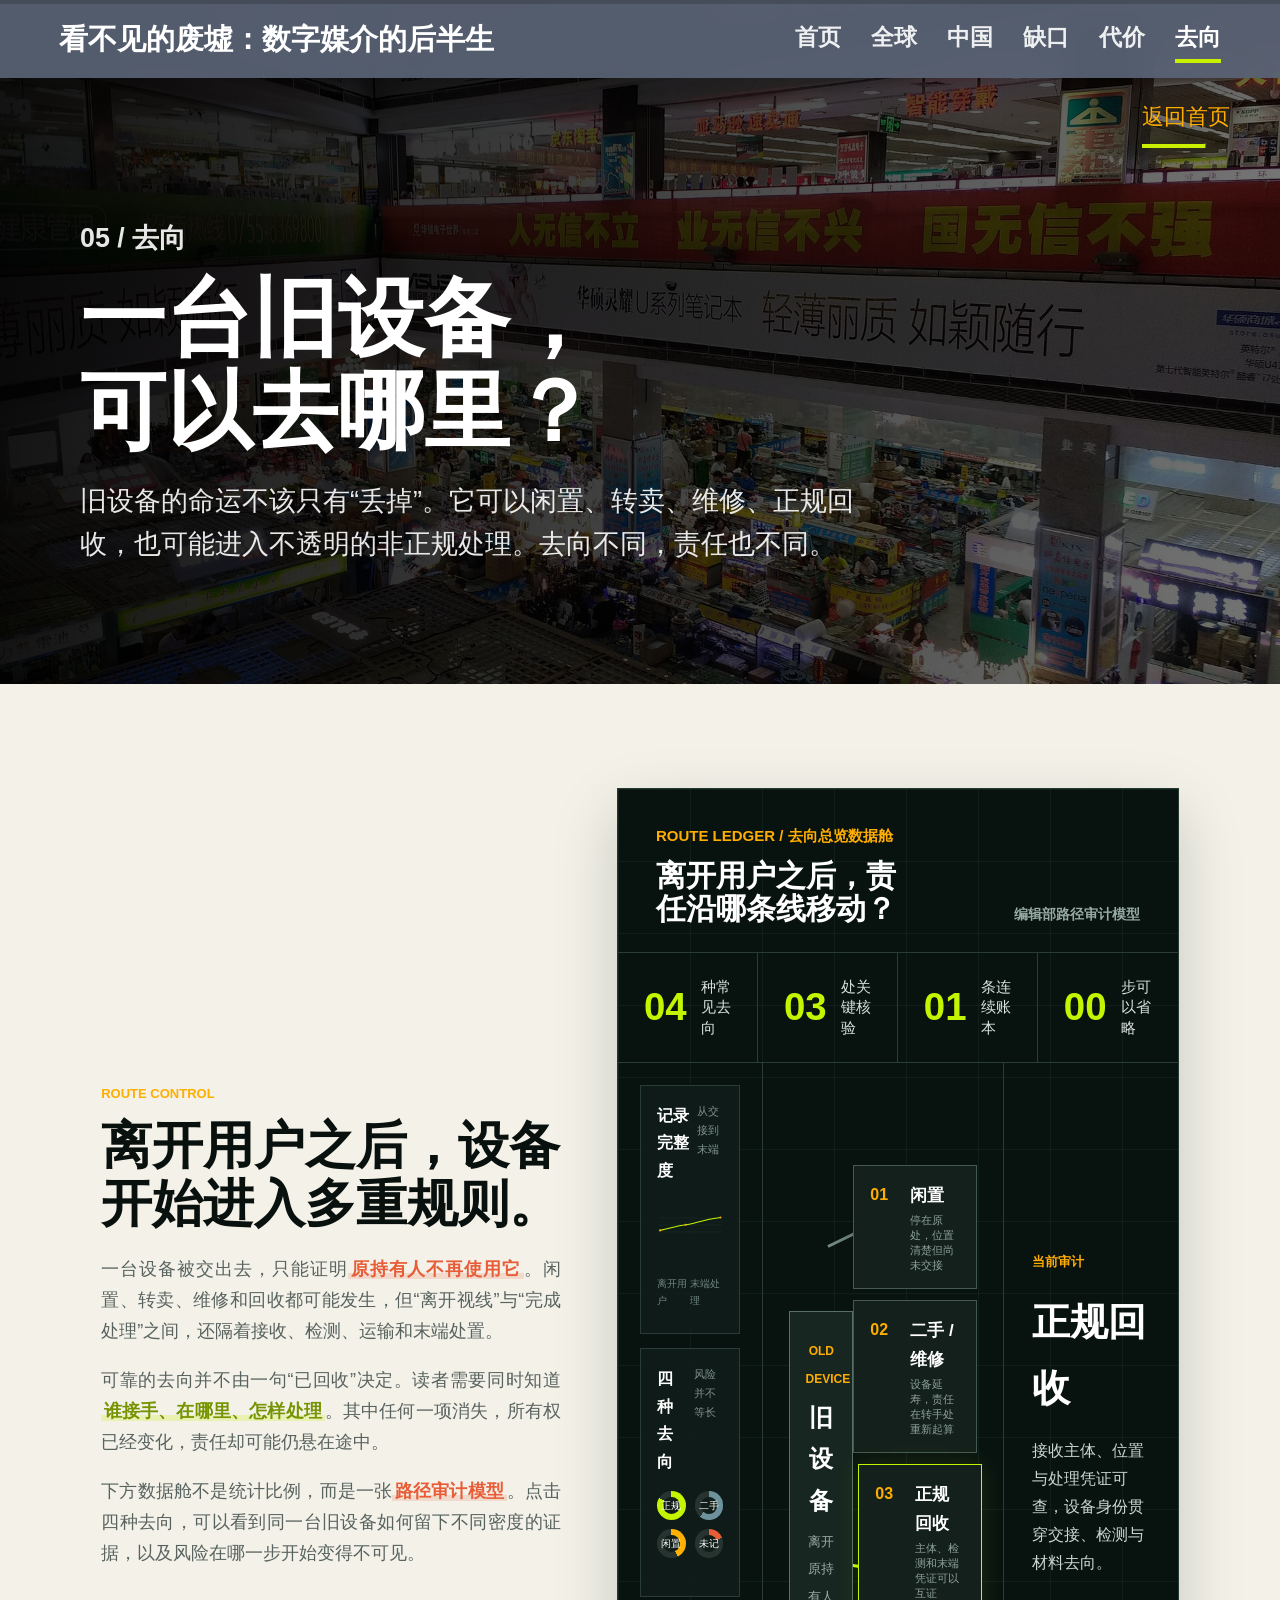
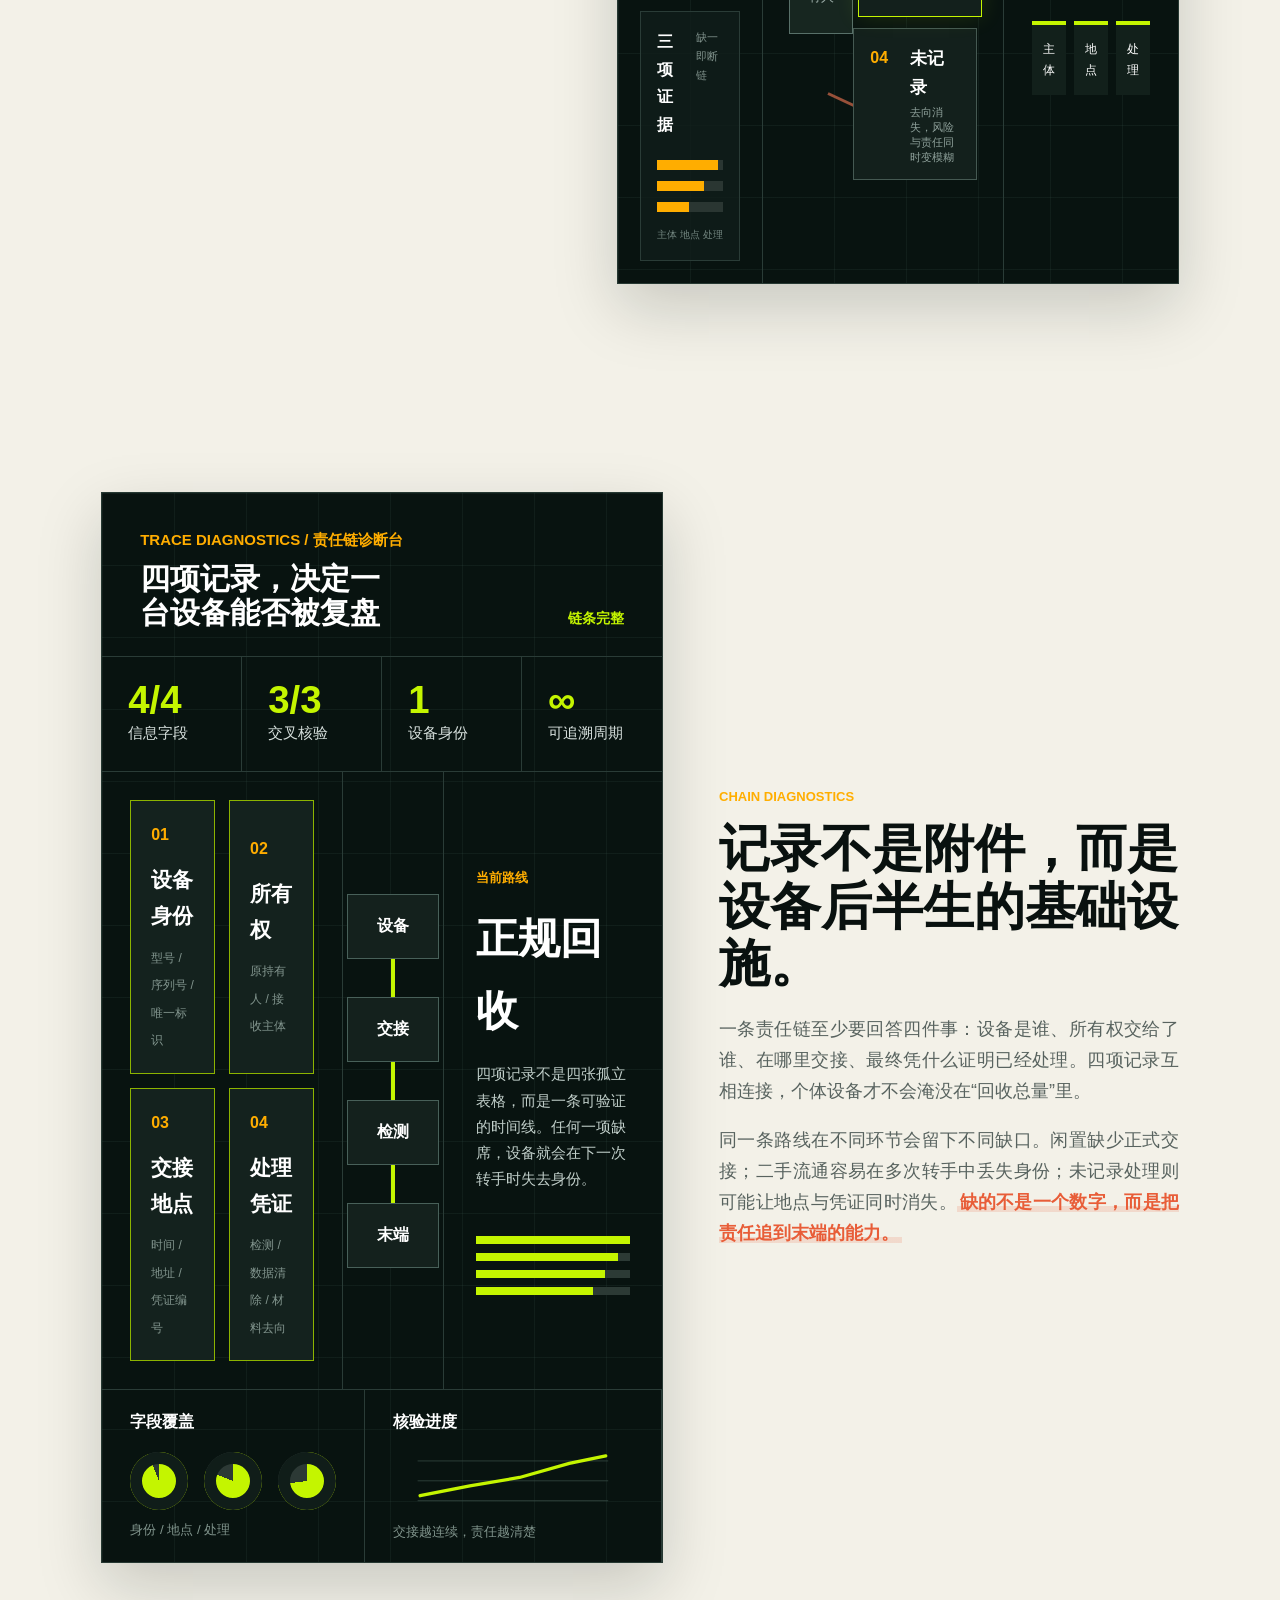
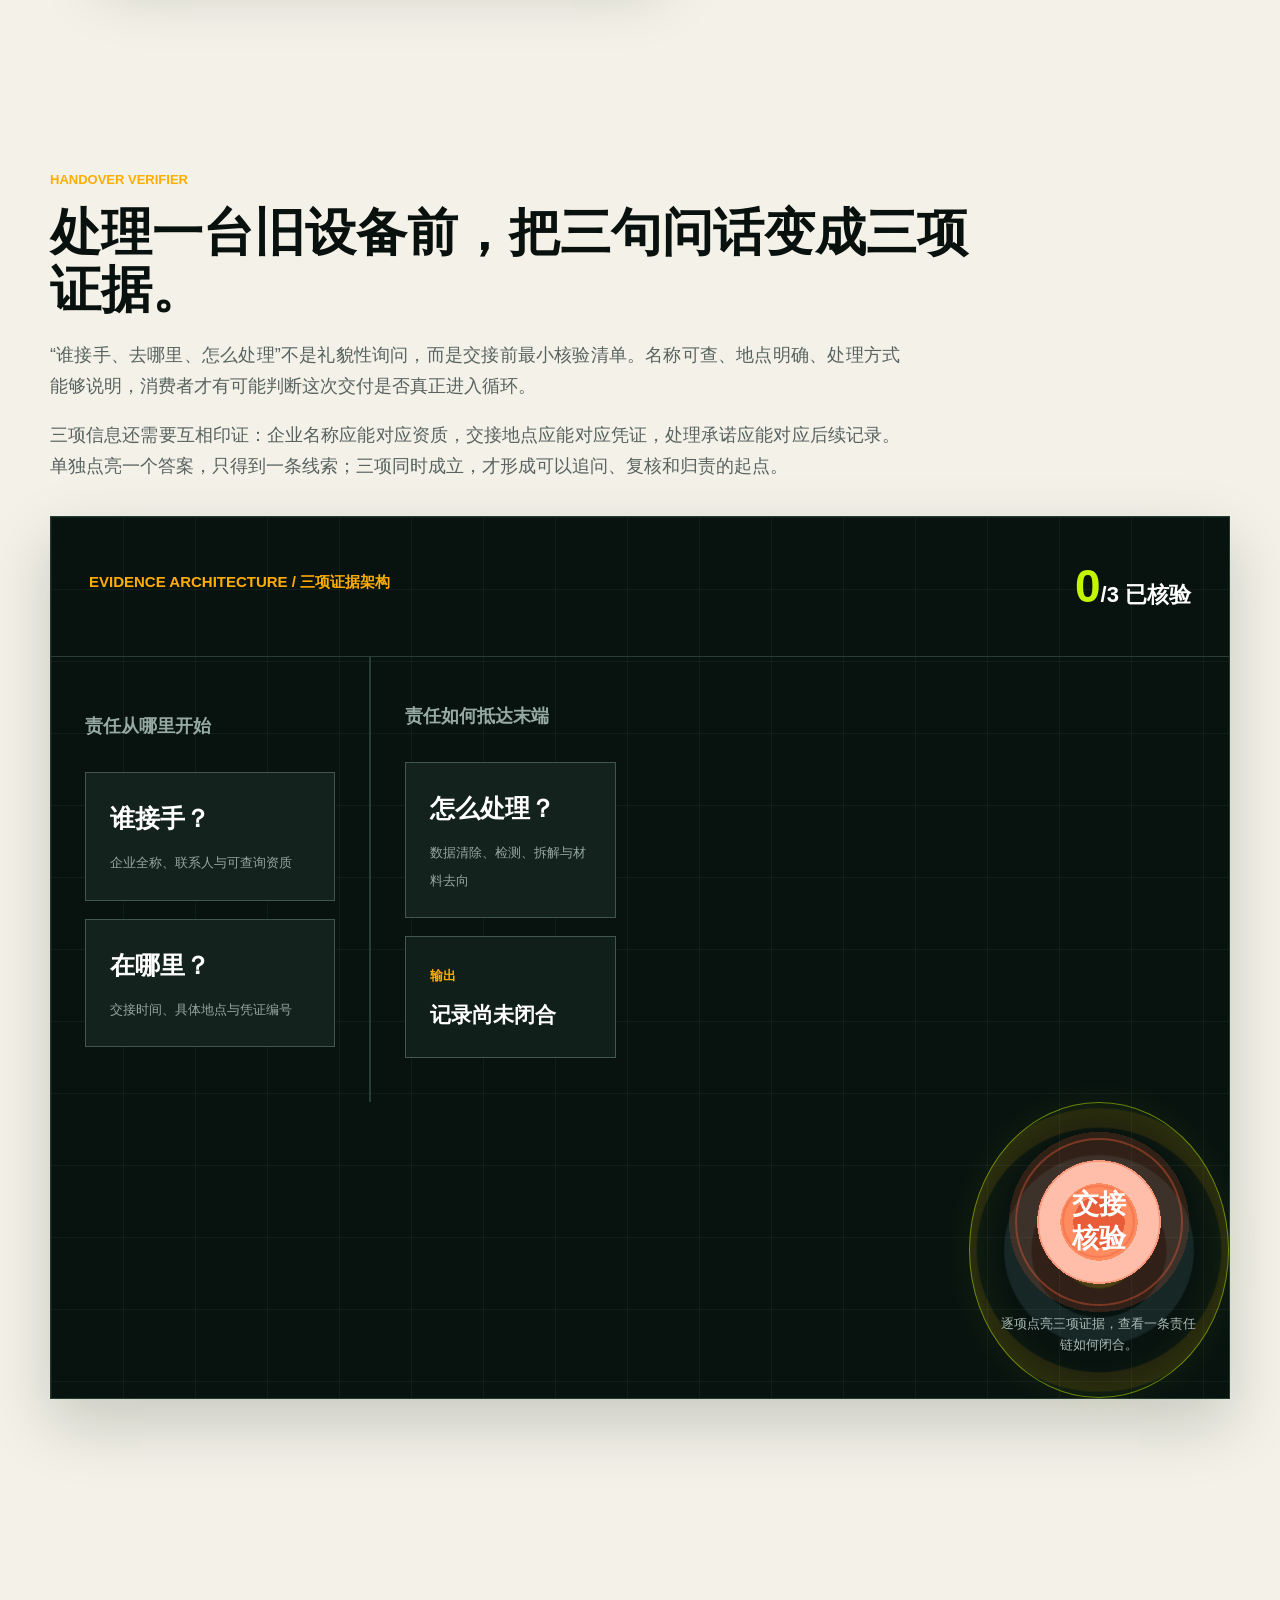
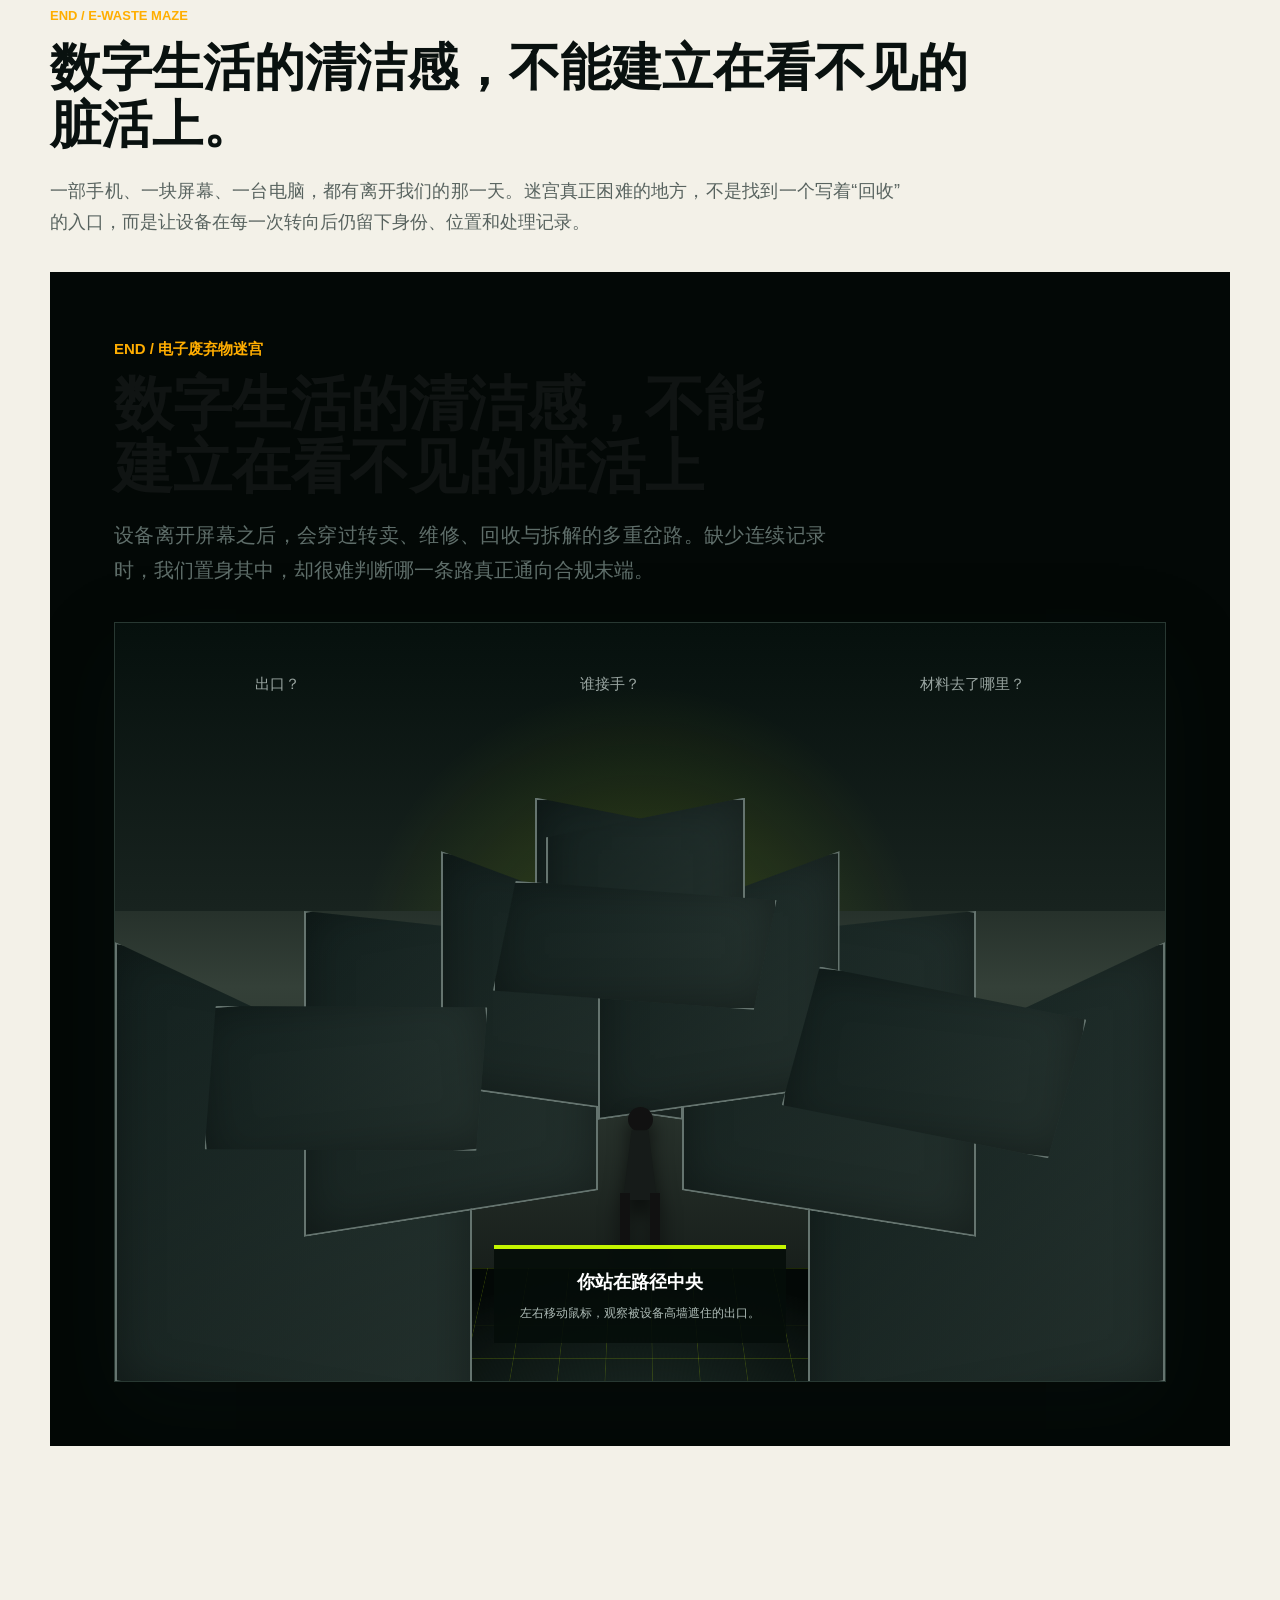
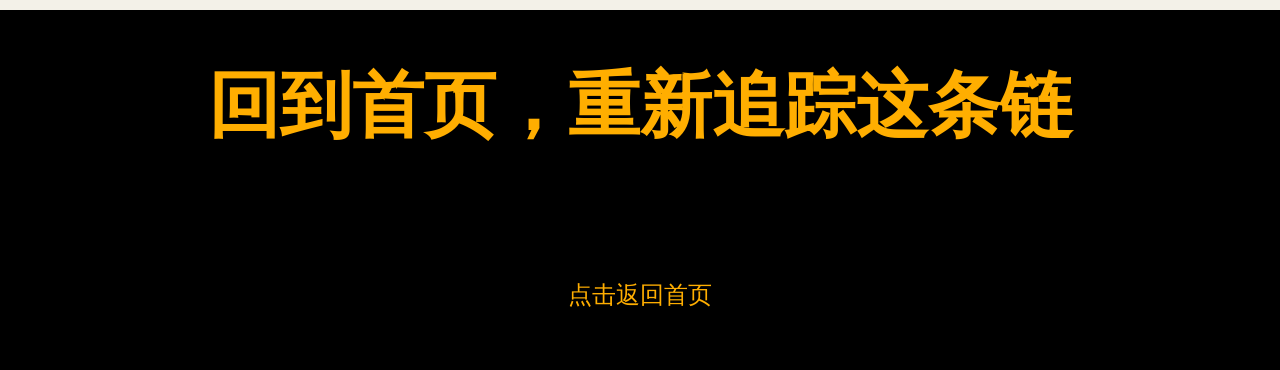
==== commit 73c1d8e2: "Redirect legacy afterlife URL" ====
--- a/afterlife-20260720-8.html
+++ b/afterlife-20260720-8.html
@@ -3,182 +3,14 @@
 <head>
   <meta charset="utf-8">
   <meta name="viewport" content="width=device-width, initial-scale=1">
-  <title>去向：旧设备的四种后半生</title>
-  <link rel="stylesheet" href="styles.css?v=20260720-6">
-  <link rel="icon" href="data:,">
-    <link rel="stylesheet" href="afterlife-v37.css?v=20260720-6">
-    <link rel="stylesheet" href="afterlife-v38.css?v=20260720-6">
-  <link rel="stylesheet" href="afterlife-font-sync-v8.css?v=20260720-8">
+  <meta http-equiv="refresh" content="0; url=afterlife.html">
+  <link rel="canonical" href="https://dhdjjdjdjdh.github.io/Fenglaiyi/afterlife.html">
+  <title>正在前往“去向”页面</title>
+  <script>
+    window.location.replace(`afterlife.html${window.location.search}${window.location.hash}`);
+  </script>
 </head>
-<body class="chapter-page afterlife-page">
-  <div class="scroll-progress" aria-hidden="true"><span></span></div>
-  <nav class="site-nav" aria-label="专题导航"><a href="index.html">首页</a><a href="global.html">全球</a><a href="china.html">中国</a><a href="missing.html">缺口</a><a href="unequal.html">代价</a><a href="afterlife.html">去向</a></nav>
-  <a class="return-home" href="index.html">返回首页</a>
-
-  <header class="page-hero page-hero--afterlife">
-    <div>
-      <p class="eyebrow">05 / 去向</p>
-      <h1><span>一台旧设备，</span><span>可以去哪里？</span></h1>
-      <p>旧设备的命运不该只有“丢掉”。它可以闲置、转卖、维修、正规回收，也可能进入不透明的非正规处理。去向不同，责任也不同。</p>
-    </div>
-  </header>
-
-  <main>
-    <section class="story-section route-overview-section">
-      <div class="route-story-copy">
-        <p class="eyebrow">ROUTE CONTROL</p>
-        <h2>离开用户之后，设备开始进入多重规则。</h2>
-        <p>一台设备被交出去，只能证明<strong class="afterlife-key">原持有人不再使用它</strong>。闲置、转卖、维修和回收都可能发生，但“离开视线”与“完成处理”之间，还隔着接收、检测、运输和末端处置。</p>
-        <p>可靠的去向并不由一句“已回收”决定。读者需要同时知道<strong class="afterlife-key afterlife-key--green">谁接手、在哪里、怎样处理</strong>。其中任何一项消失，所有权已经变化，责任却可能仍悬在途中。</p>
-        <p>下方数据舱不是统计比例，而是一张<strong class="afterlife-key">路径审计模型</strong>。点击四种去向，可以看到同一台旧设备如何留下不同密度的证据，以及风险在哪一步开始变得不可见。</p>
-      </div>
-
-      <div class="route-command-dashboard" id="routeCommandDashboard">
-        <header class="route-dash-head">
-          <div><span>ROUTE LEDGER / 去向总览数据舱</span><h3>一台旧设备，四条路线，三处核验</h3></div>
-          <small>编辑部路径审计模型 · 非统计比例</small>
-        </header>
-        <div class="route-kpi-row" aria-label="路径模型概览">
-          <div><span>可见去向</span><b>04</b><small>闲置 / 二手 / 正规 / 未记录</small></div>
-          <div><span>核验问题</span><b>03</b><small>主体 / 地点 / 处理</small></div>
-          <div><span>连续账本</span><b>01</b><small>设备身份贯穿始终</small></div>
-        </div>
-        <div class="route-dash-body">
-          <div class="route-network-panel">
-            <div class="route-panel-title"><strong>路径选择</strong><span>点击查看证据密度</span></div>
-            <div class="route-network" aria-label="旧设备四种去向">
-              <div class="route-device-core" aria-hidden="true"><span>OLD DEVICE</span><b>旧设备</b><i></i></div>
-              <button type="button" data-route-command="drawer"><span>01</span><b>闲置</b><small>停在原处</small></button>
-              <button type="button" data-route-command="resale"><span>02</span><b>二手 / 维修</b><small>延长寿命</small></button>
-              <button type="button" data-route-command="formal"><span>03</span><b>正规回收</b><small>进入凭证链</small></button>
-              <button type="button" data-route-command="informal"><span>04</span><b>未记录处理</b><small>链条转暗</small></button>
-              <svg class="route-network-lines" viewBox="0 0 720 360" aria-hidden="true">
-                <path d="M246 180 C310 180 330 54 410 54"/><path d="M246 180 C310 180 330 137 410 137"/>
-                <path d="M246 180 C310 180 330 223 410 223"/><path d="M246 180 C310 180 330 306 410 306"/>
-              </svg>
-            </div>
-          </div>
-          <aside class="route-audit-panel" aria-live="polite">
-            <div class="route-panel-title"><strong>当前审计</strong><span id="routeAuditScore">3 / 3 项可核验</span></div>
-            <div class="route-audit-readout"><span id="routeAuditName">正规回收</span><b id="routeAuditStatus">接收主体、位置与处理可查</b><p id="routeAuditCopy">设备进入有资质渠道，交接、检测与末端处理能够相互印证。</p></div>
-            <div class="route-check-list">
-              <div data-route-check="who"><span>接收主体</span><i></i><b id="routeCheckWho">可查</b></div>
-              <div data-route-check="where"><span>交接位置</span><i></i><b id="routeCheckWhere">可查</b></div>
-              <div data-route-check="how"><span>处理方式</span><i></i><b id="routeCheckHow">可查</b></div>
-            </div>
-            <div class="route-risk-strip"><span>风险读数</span><i><em id="routeRiskBar"></em></i><b id="routeRiskText">较低</b></div>
-          </aside>
-        </div>
-      </div>
-    </section>
-
-    <section class="story-section route-diagnostic-section">
-      <div class="route-diagnostic-copy">
-        <p class="eyebrow">CHAIN DIAGNOSTICS</p>
-        <h2>记录不是附件，而是设备后半生的基础设施。</h2>
-        <p>一条责任链至少要回答四件事：设备是谁、所有权交给了谁、在哪里交接、最终凭什么证明已经处理。四项记录互相连接，个体设备才不会淹没在“回收总量”里。</p>
-        <p>同一条路线在不同环节会留下不同缺口。闲置缺少正式交接；二手流通容易在多次转手中丢失身份；未记录处理则可能让地点与凭证同时消失。<strong class="afterlife-key">缺的不是一个数字，而是把责任追到末端的能力。</strong></p>
-      </div>
-
-      <div class="chain-diagnostic-dashboard" id="chainDiagnosticDashboard">
-        <header class="diagnostic-head">
-          <div><span>TRACE DIAGNOSTICS / 责任链诊断台</span><h3>四项记录，决定一台设备能否被复盘</h3></div>
-          <b id="diagnosticVerdict">链条完整</b>
-        </header>
-        <div class="diagnostic-tabs" role="tablist" aria-label="选择设备去向">
-          <button type="button" data-diagnostic-route="drawer">闲置</button>
-          <button type="button" data-diagnostic-route="resale">二手 / 维修</button>
-          <button type="button" data-diagnostic-route="formal">正规回收</button>
-          <button type="button" data-diagnostic-route="informal">未记录</button>
-        </div>
-        <div class="diagnostic-grid">
-          <div class="diagnostic-metrics">
-            <article data-diagnostic-check="identity"><span>01</span><b>设备身份</b><i>型号 / 编号</i><em></em></article>
-            <article data-diagnostic-check="owner"><span>02</span><b>所有权</b><i>接手主体</i><em></em></article>
-            <article data-diagnostic-check="place"><span>03</span><b>交接地点</b><i>时间 / 位置</i><em></em></article>
-            <article data-diagnostic-check="proof"><span>04</span><b>处理凭证</b><i>检测 / 拆解</i><em></em></article>
-          </div>
-          <div class="diagnostic-spine" aria-hidden="true">
-            <div><span>设备</span></div><i></i><div><span>交接</span></div><i></i><div><span>处理</span></div><i></i><div><span>材料</span></div>
-          </div>
-          <aside class="diagnostic-ledger" aria-live="polite">
-            <span>当前路线</span><h4 id="diagnosticRouteName">正规回收</h4><p id="diagnosticNarrative">设备身份贯穿交接、检测和末端处理，记录能够互相验证。</p>
-            <div class="diagnostic-bars"><i></i><i></i><i></i><i></i></div>
-          </aside>
-        </div>
-      </div>
-    </section>
-
-    <section class="story-section handover-verifier-section">
-      <div class="handover-intro">
-        <p class="eyebrow">HANDOVER VERIFIER</p>
-        <h2>处理一台旧设备前，把三句问话变成三项证据。</h2>
-        <p>“谁接手、去哪里、怎么处理”不是礼貌性询问，而是交接前最小核验清单。名称可查、地点明确、处理方式能够说明，消费者才有可能判断这次交付是否真正进入循环。</p>
-        <p>三项信息还需要互相印证：企业名称应能对应资质，交接地点应能对应凭证，处理承诺应能对应后续记录。单独点亮一个答案，只得到一条线索；三项同时成立，才形成可以追问、复核和归责的起点。</p>
-      </div>
-
-      <div class="evidence-architecture" id="evidenceArchitecture">
-        <header><span>EVIDENCE ARCHITECTURE / 三项证据架构</span><b><i id="evidenceScore">0</i>/3 已核验</b></header>
-        <div class="evidence-equation" aria-label="三项交接证据">
-          <button type="button" data-evidence="who" aria-pressed="false"><span>01</span><b>谁接手？</b><small>企业全称 / 联系人 / 资质</small></button>
-          <em>+</em>
-          <button type="button" data-evidence="where" aria-pressed="false"><span>02</span><b>去哪里？</b><small>时间 / 位置 / 凭证编号</small></button>
-          <em>+</em>
-          <button type="button" data-evidence="how" aria-pressed="false"><span>03</span><b>怎么处理？</b><small>数据清除 / 检测 / 材料去向</small></button>
-        </div>
-        <div class="evidence-core-row">
-          <div class="evidence-side evidence-side--left"><span>输入</span><b>三项可验证信息</b><p>每个答案都要能被另一条记录印证。</p></div>
-          <div class="evidence-core" aria-live="polite"><i></i><span id="evidenceVerdict">记录尚未开始</span><b id="evidenceCoreScore">0 / 3</b><p id="evidenceCopy">点击上方三项问题，逐步建立最小责任链。</p></div>
-          <div class="evidence-side evidence-side--right"><span>输出</span><b>可追问的交接</b><p>主体、位置与处理共同指向同一台设备。</p></div>
-        </div>
-        <div class="evidence-outcomes"><span>可追问</span><span>可复核</span><span>可归责</span></div>
-      </div>
-    </section>
-
-    <section class="story-section afterlife-maze-section">
-      <div class="maze-intro">
-        <p class="eyebrow">END / E-WASTE MAZE</p>
-        <h2>数字生活的清洁感，不能建立在看不见的脏活上。</h2>
-        <p>一部手机、一块屏幕、一台电脑，都有离开我们的那一天。迷宫真正困难的地方，不是找到一个写着“回收”的入口，而是让设备在每一次转向后仍留下身份、位置和处理记录。</p>
-      </div>
-      <div class="ewaste-maze" id="ewasteMaze">
-        <div class="maze-stage">
-          <svg viewBox="0 0 900 650" role="img" aria-label="一个人站在电子废弃物迷宫中央，四条路线分别通向闲置、二手维修、正规回收与未记录处理">
-            <defs>
-              <filter id="mazeGlow"><feGaussianBlur stdDeviation="5" result="blur"/><feMerge><feMergeNode in="blur"/><feMergeNode in="SourceGraphic"/></feMerge></filter>
-            </defs>
-            <g class="maze-circuit-bg" aria-hidden="true"><path d="M70 74H252V22M648 22V74H830M70 576H252V628M648 628V576H830"/><circle cx="70" cy="74" r="5"/><circle cx="830" cy="74" r="5"/><circle cx="70" cy="576" r="5"/><circle cx="830" cy="576" r="5"/></g>
-            <g class="maze-walls" aria-hidden="true">
-              <circle cx="450" cy="325" r="252" stroke-dasharray="330 62 180 74 260 78 450"/>
-              <circle cx="450" cy="325" r="207" stroke-dasharray="210 46 340 68 145 52 400"/>
-              <circle cx="450" cy="325" r="163" stroke-dasharray="120 54 270 64 250 42 340"/>
-              <circle cx="450" cy="325" r="119" stroke-dasharray="180 44 90 52 150 38 260"/>
-              <circle cx="450" cy="325" r="76" stroke-dasharray="95 38 120 46 110 36 140"/>
-              <path d="M450 73v56M450 521v56M198 325h58M644 325h58M277 152l40 40M623 152l-40 40M277 498l40-40M623 498l-40-40"/>
-            </g>
-            <g class="maze-routes" aria-hidden="true">
-              <path data-maze-path="drawer" d="M450 325 C390 300 364 260 340 216 S275 145 203 118"/>
-              <path data-maze-path="resale" d="M450 325 C510 305 548 270 575 216 S650 142 727 118"/>
-              <path data-maze-path="formal" d="M450 325 C504 355 543 398 576 446 S650 516 727 548"/>
-              <path data-maze-path="informal" d="M450 325 C398 356 365 396 338 446 S270 516 203 548"/>
-            </g>
-            <g class="maze-person" transform="translate(450 325)" aria-hidden="true"><circle cy="-24" r="13"/><path d="M0-8V36M0 6L-24 24M0 6L24 24M0 36L-19 67M0 36L19 67"/></g>
-            <g class="maze-endpoints" aria-hidden="true"><text x="155" y="103">闲置</text><text x="714" y="103">二手 / 维修</text><text x="698" y="590">正规回收</text><text x="132" y="590">未记录处理</text></g>
-          </svg>
-        </div>
-        <div class="maze-console">
-          <div class="maze-route-buttons" role="group" aria-label="选择迷宫路线">
-            <button type="button" data-maze-route="drawer">01 闲置</button><button type="button" data-maze-route="resale">02 二手 / 维修</button><button type="button" data-maze-route="formal">03 正规回收</button><button type="button" data-maze-route="informal">04 未记录</button>
-          </div>
-          <div class="maze-readout" aria-live="polite"><span id="mazeRouteLabel">正规回收</span><b id="mazeRouteTitle">出口可见，路径也必须可复盘。</b><p id="mazeRouteCopy">交接主体、运输位置与处理凭证沿路保留，设备才能真正走出责任迷宫。</p></div>
-        </div>
-      </div>
-    </section>
-
-    <a class="next-gate" href="index.html"><span>回到首页，重新追踪这条链</span><small>点击返回首页</small></a>
-  </main>
-  <script src="script.js?v=20260720-6"></script>
-  <script src="afterlife-v37.js?v=20260720-6"></script>
-  <script src="afterlife-font-sync-v8.js?v=20260720-8"></script>
+<body>
+  <p>页面地址已更新，正在跳转。若浏览器没有自动跳转，请打开<a href="afterlife.html">“去向”页面</a>。</p>
 </body>
 </html>
